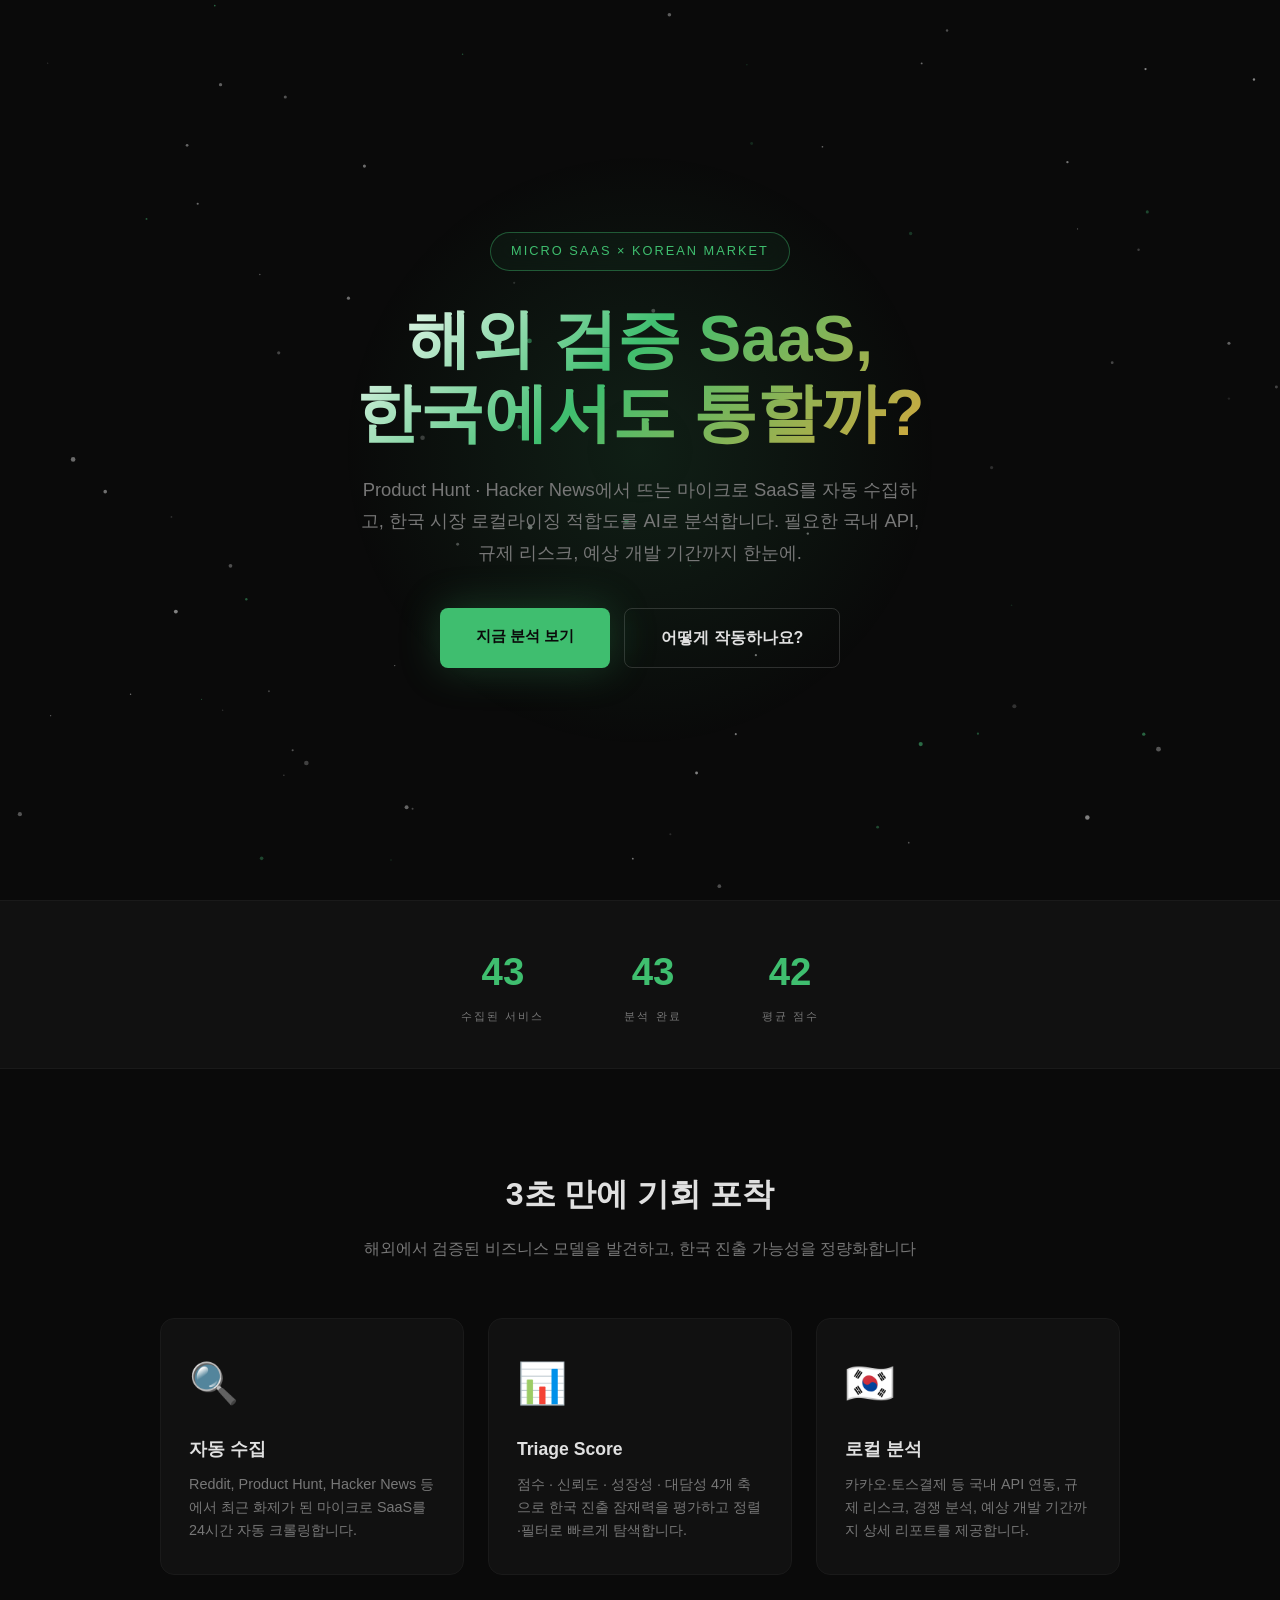
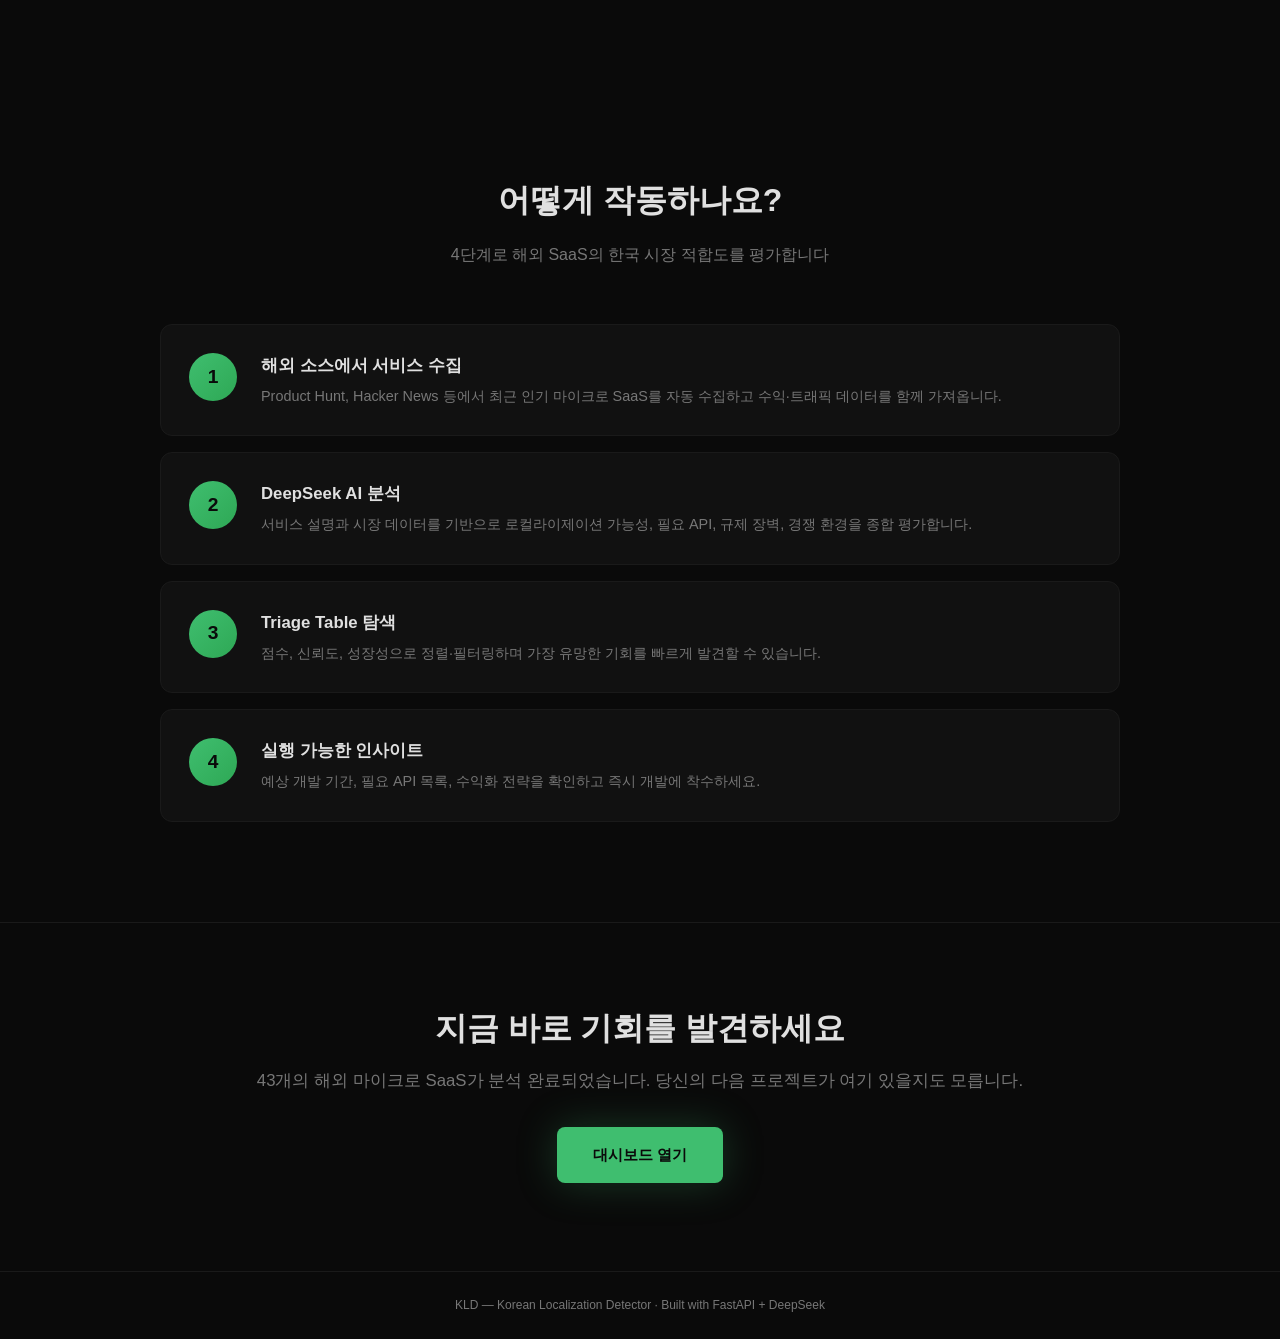
==== index.html @ e3434fc6 "v4: Fixed shimmer + Korean labels + white text + SaaS link badge" ====
<!DOCTYPE html>
<html lang="ko">
<head>
    <meta charset="UTF-8">
    <meta name="viewport" content="width=device-width, initial-scale=1.0">
    <title>KLD — Korean Localization Detector</title>
    <style>
        :root {
            --bg: #0a0a0a; --bg-card: #111; --green: #3FBE6F;
            --gold: #D4A83C; --blue: #3D84F0; --text: #e0e0e0;
            --text-dim: #777; --border: #1a1a1a;
        }
        * { margin:0; padding:0; box-sizing:border-box; }
        html { scroll-behavior:smooth; }
        body {
            background:var(--bg); color:var(--text);
            font-family:'Inter',-apple-system,'Segoe UI',sans-serif;
            line-height:1.6; overflow-x:hidden;
        }
        #particles {
            position:fixed; top:0; left:0; width:100%; height:100%;
            pointer-events:none; z-index:0;
        }
        .hero {
            min-height:100vh; display:flex; flex-direction:column;
            justify-content:center; align-items:center; text-align:center;
            padding:60px 20px; position:relative; z-index:1;
        }
        .hero-glow {
            position:absolute; width:600px; height:600px;
            background:radial-gradient(circle, rgba(63,190,111,0.12) 0%, transparent 70%);
            top:50%; left:50%; transform:translate(-50%,-50%); pointer-events:none;
        }
        .hero-badge {
            display:inline-block; padding:8px 20px;
            border:1px solid rgba(63,190,111,0.4); border-radius:30px;
            color:var(--green); font-size:0.8rem; letter-spacing:2px;
            margin-bottom:32px; backdrop-filter:blur(10px);
            background:rgba(63,190,111,0.05);
            animation:fadeInUp 0.8s ease;
        }
        .hero h1 {
            font-size:clamp(2.2rem, 6vw, 4rem); font-weight:800;
            line-height:1.15; max-width:800px; margin-bottom:24px;
            background:linear-gradient(135deg, #fff 0%, var(--green) 45%, var(--gold) 100%);
            -webkit-background-clip:text; -webkit-text-fill-color:transparent;
            background-clip:text;
            animation:fadeInUp 0.8s 0.15s ease both;
        }
        .hero p {
            font-size:1.15rem; color:var(--text-dim); max-width:560px;
            margin-bottom:40px; line-height:1.7;
            animation:fadeInUp 0.8s 0.3s ease both;
        }
        .hero-cta {
            display:inline-flex; gap:14px; animation:fadeInUp 0.8s 0.45s ease both;
        }
        .btn-primary {
            padding:16px 36px; background:var(--green); color:#0a0a0a;
            font-weight:700; font-size:0.95rem; border:none; border-radius:8px;
            cursor:pointer; text-decoration:none; transition:all 0.25s;
            box-shadow:0 0 40px rgba(63,190,111,0.25);
            position:relative; overflow:hidden; display:inline-block;
        }
        .btn-primary::after {
            content:''; position:absolute; top:0; left:-100%; width:100%; height:100%;
            background:linear-gradient(90deg, transparent, rgba(255,255,255,0.2), transparent);
            transition:left 0.6s ease;
        }
        .btn-primary:hover { transform:translateY(-3px); box-shadow:0 0 60px rgba(63,190,111,0.4); }
        .btn-primary:hover::after { left:100%; }
        .btn-secondary {
            padding:16px 36px; background:transparent; color:var(--text);
            border:1px solid rgba(255,255,255,0.15); border-radius:8px;
            font-weight:600; text-decoration:none; transition:all 0.25s;
            backdrop-filter:blur(10px);
        }
        .btn-secondary:hover { border-color:var(--green); color:var(--green); }
        @keyframes fadeInUp {
            from { opacity:0; transform:translateY(30px); }
            to { opacity:1; transform:translateY(0); }
        }
        .stats-strip {
            display:flex; justify-content:center; gap:80px;
            padding:40px 20px; border-top:1px solid var(--border);
            border-bottom:1px solid var(--border); background:var(--bg-card);
            position:relative; z-index:1;
        }
        .stat-block { text-align:center; }
        .stat-num { font-size:2.4rem; font-weight:800; color:var(--green); display:block; }
        .stat-label { font-size:0.7rem; color:var(--text-dim); text-transform:uppercase; letter-spacing:2px; margin-top:4px; }
        .section { padding:100px 20px; max-width:1000px; margin:0 auto; position:relative; z-index:1; }
        .section h2 { font-size:2rem; font-weight:700; text-align:center; margin-bottom:16px; }
        .section .subtitle { text-align:center; color:var(--text-dim); font-size:1rem; margin-bottom:56px; }
        .features-grid { display:grid; grid-template-columns:repeat(3, 1fr); gap:24px; }
        .feature-card {
            background:var(--bg-card); border:1px solid var(--border);
            border-radius:14px; padding:32px 28px; transition:all 0.3s;
            position:relative; overflow:hidden;
        }
        .feature-card::before {
            content:''; position:absolute; top:0; left:0; right:0; height:2px;
            background:linear-gradient(90deg, transparent, var(--green), transparent);
            opacity:0; transition:opacity 0.3s;
        }
        .feature-card:hover {
            border-color:rgba(63,190,111,0.3);
            transform:translateY(-4px);
            box-shadow:0 20px 40px rgba(0,0,0,0.4);
        }
        .feature-card:hover::before { opacity:1; }
        .feature-icon { font-size:2.5rem; margin-bottom:20px; display:block; }
        .feature-card h3 { font-size:1.1rem; margin-bottom:10px; font-weight:700; }
        .feature-card p { font-size:0.9rem; color:var(--text-dim); line-height:1.6; }
        .steps-list { display:flex; flex-direction:column; gap:16px; }
        .step-item {
            display:flex; gap:24px; align-items:flex-start;
            background:var(--bg-card); border:1px solid var(--border);
            border-radius:12px; padding:28px; transition:all 0.3s;
        }
        .step-item:hover { border-color:rgba(63,190,111,0.3); transform:translateX(4px); }
        .step-num {
            width:48px; height:48px; border-radius:50%;
            background:linear-gradient(135deg, var(--green), #2ea855);
            color:#0a0a0a; display:flex; align-items:center; justify-content:center;
            font-weight:800; font-size:1.2rem; flex-shrink:0;
        }
        .step-content h3 { font-size:1.05rem; margin-bottom:6px; }
        .step-content p { font-size:0.9rem; color:var(--text-dim); line-height:1.5; }
        .cta-section {
            text-align:center; padding:80px 20px;
            border-top:1px solid var(--border); position:relative; z-index:1;
        }
        .cta-section h2 { font-size:2rem; margin-bottom:14px; }
        .cta-section p { color:var(--text-dim); font-size:1.05rem; margin-bottom:32px; }
        footer {
            padding:24px; text-align:center; color:var(--text-dim);
            font-size:0.75rem; border-top:1px solid var(--border);
            position:relative; z-index:1;
        }
        .reveal {
            opacity:0; transform:translateY(30px);
            transition:all 0.7s cubic-bezier(0.16, 1, 0.3, 1);
        }
        .reveal.visible { opacity:1; transform:translateY(0); }
        @media (max-width:768px) {
            .features-grid { grid-template-columns:1fr; }
            .stats-strip { gap:40px; flex-wrap:wrap; }
            .hero-cta { flex-direction:column; align-items:center; }
        }
    </style>
</head>
<body>

<canvas id="particles"></canvas>

<section class="hero">
    <div class="hero-glow"></div>
    <span class="hero-badge">MICRO SAAS × KOREAN MARKET</span>
    <h1>해외 검증 SaaS,<br>한국에서도 통할까?</h1>
    <p>Product Hunt · Hacker News에서 뜨는 마이크로 SaaS를 자동 수집하고, 한국 시장 로컬라이징 적합도를 AI로 분석합니다. 필요한 국내 API, 규제 리스크, 예상 개발 기간까지 한눈에.</p>
    <div class="hero-cta">
        <a href="dashboard.html" class="btn-primary">지금 분석 보기</a>
        <a href="#how" class="btn-secondary">어떻게 작동하나요?</a>
    </div>
</section>

<div class="stats-strip">
    <div class="stat-block"><span class="stat-num" id="hero-total">43</span><span class="stat-label">수집된 서비스</span></div>
    <div class="stat-block"><span class="stat-num" id="hero-analyzed">43</span><span class="stat-label">분석 완료</span></div>
    <div class="stat-block"><span class="stat-num" id="hero-score">42</span><span class="stat-label">평균 점수</span></div>
</div>

<section class="section">
    <h2>3초 만에 기회 포착</h2>
    <p class="subtitle">해외에서 검증된 비즈니스 모델을 발견하고, 한국 진출 가능성을 정량화합니다</p>
    <div class="features-grid">
        <div class="feature-card reveal"><span class="feature-icon">🔍</span><h3>자동 수집</h3><p>Reddit, Product Hunt, Hacker News 등에서 최근 화제가 된 마이크로 SaaS를 24시간 자동 크롤링합니다.</p></div>
        <div class="feature-card reveal"><span class="feature-icon">📊</span><h3>Triage Score</h3><p>점수 · 신뢰도 · 성장성 · 대담성 4개 축으로 한국 진출 잠재력을 평가하고 정렬·필터로 빠르게 탐색합니다.</p></div>
        <div class="feature-card reveal"><span class="feature-icon">🇰🇷</span><h3>로컬 분석</h3><p>카카오·토스결제 등 국내 API 연동, 규제 리스크, 경쟁 분석, 예상 개발 기간까지 상세 리포트를 제공합니다.</p></div>
    </div>
</section>

<section class="section" id="how">
    <h2>어떻게 작동하나요?</h2>
    <p class="subtitle">4단계로 해외 SaaS의 한국 시장 적합도를 평가합니다</p>
    <div class="steps-list">
        <div class="step-item reveal"><div class="step-num">1</div><div class="step-content"><h3>해외 소스에서 서비스 수집</h3><p>Product Hunt, Hacker News 등에서 최근 인기 마이크로 SaaS를 자동 수집하고 수익·트래픽 데이터를 함께 가져옵니다.</p></div></div>
        <div class="step-item reveal"><div class="step-num">2</div><div class="step-content"><h3>DeepSeek AI 분석</h3><p>서비스 설명과 시장 데이터를 기반으로 로컬라이제이션 가능성, 필요 API, 규제 장벽, 경쟁 환경을 종합 평가합니다.</p></div></div>
        <div class="step-item reveal"><div class="step-num">3</div><div class="step-content"><h3>Triage Table 탐색</h3><p>점수, 신뢰도, 성장성으로 정렬·필터링하며 가장 유망한 기회를 빠르게 발견할 수 있습니다.</p></div></div>
        <div class="step-item reveal"><div class="step-num">4</div><div class="step-content"><h3>실행 가능한 인사이트</h3><p>예상 개발 기간, 필요 API 목록, 수익화 전략을 확인하고 즉시 개발에 착수하세요.</p></div></div>
    </div>
</section>

<div class="cta-section">
    <h2>지금 바로 기회를 발견하세요</h2>
    <p>43개의 해외 마이크로 SaaS가 분석 완료되었습니다. 당신의 다음 프로젝트가 여기 있을지도 모릅니다.</p>
    <a href="dashboard.html" class="btn-primary">대시보드 열기</a>
</div>

<footer>KLD — Korean Localization Detector · Built with FastAPI + DeepSeek</footer>

<script>
const canvas = document.getElementById('particles');
const ctx = canvas.getContext('2d');
let particles = [];
function resize() { canvas.width = window.innerWidth; canvas.height = window.innerHeight; }
resize(); window.addEventListener('resize', resize);
class Particle {
    constructor() { this.reset(); this.y = Math.random() * canvas.height; }
    reset() { this.x = Math.random() * canvas.width; this.y = -10; this.size = Math.random() * 2 + 0.5; this.speed = Math.random() * 0.6 + 0.2; this.opacity = Math.random() * 0.4 + 0.1; this.hue = Math.random() > 0.7 ? 145 : 0; }
    update() { this.y += this.speed; if (this.y > canvas.height + 10) this.reset(); }
    draw() { ctx.beginPath(); ctx.arc(this.x, this.y, this.size, 0, Math.PI*2); ctx.fillStyle = this.hue ? `hsla(${this.hue}, 70%, 60%, ${this.opacity})` : `rgba(255,255,255,${this.opacity})`; ctx.fill(); }
}
for (let i = 0; i < 80; i++) particles.push(new Particle());
function animate() { ctx.clearRect(0, 0, canvas.width, canvas.height); particles.forEach(p => { p.update(); p.draw(); }); requestAnimationFrame(animate); }
animate();
const reveals = document.querySelectorAll('.reveal');
const observer = new IntersectionObserver((entries) => { entries.forEach(e => { if (e.isIntersecting) e.target.classList.add('visible'); }); }, { threshold: 0.15 });
reveals.forEach(el => observer.observe(el));
fetch('https://api.kld.etfsimulator.blog/api/stats').then(r => r.json()).then(d => { document.getElementById('hero-total').textContent = d.total_services || 43; document.getElementById('hero-analyzed').textContent = d.total_analyzed || 43; document.getElementById('hero-score').textContent = Math.round(d.avg_localization_score) || 42; }).catch(() => {});
</script>

</body>
</html>
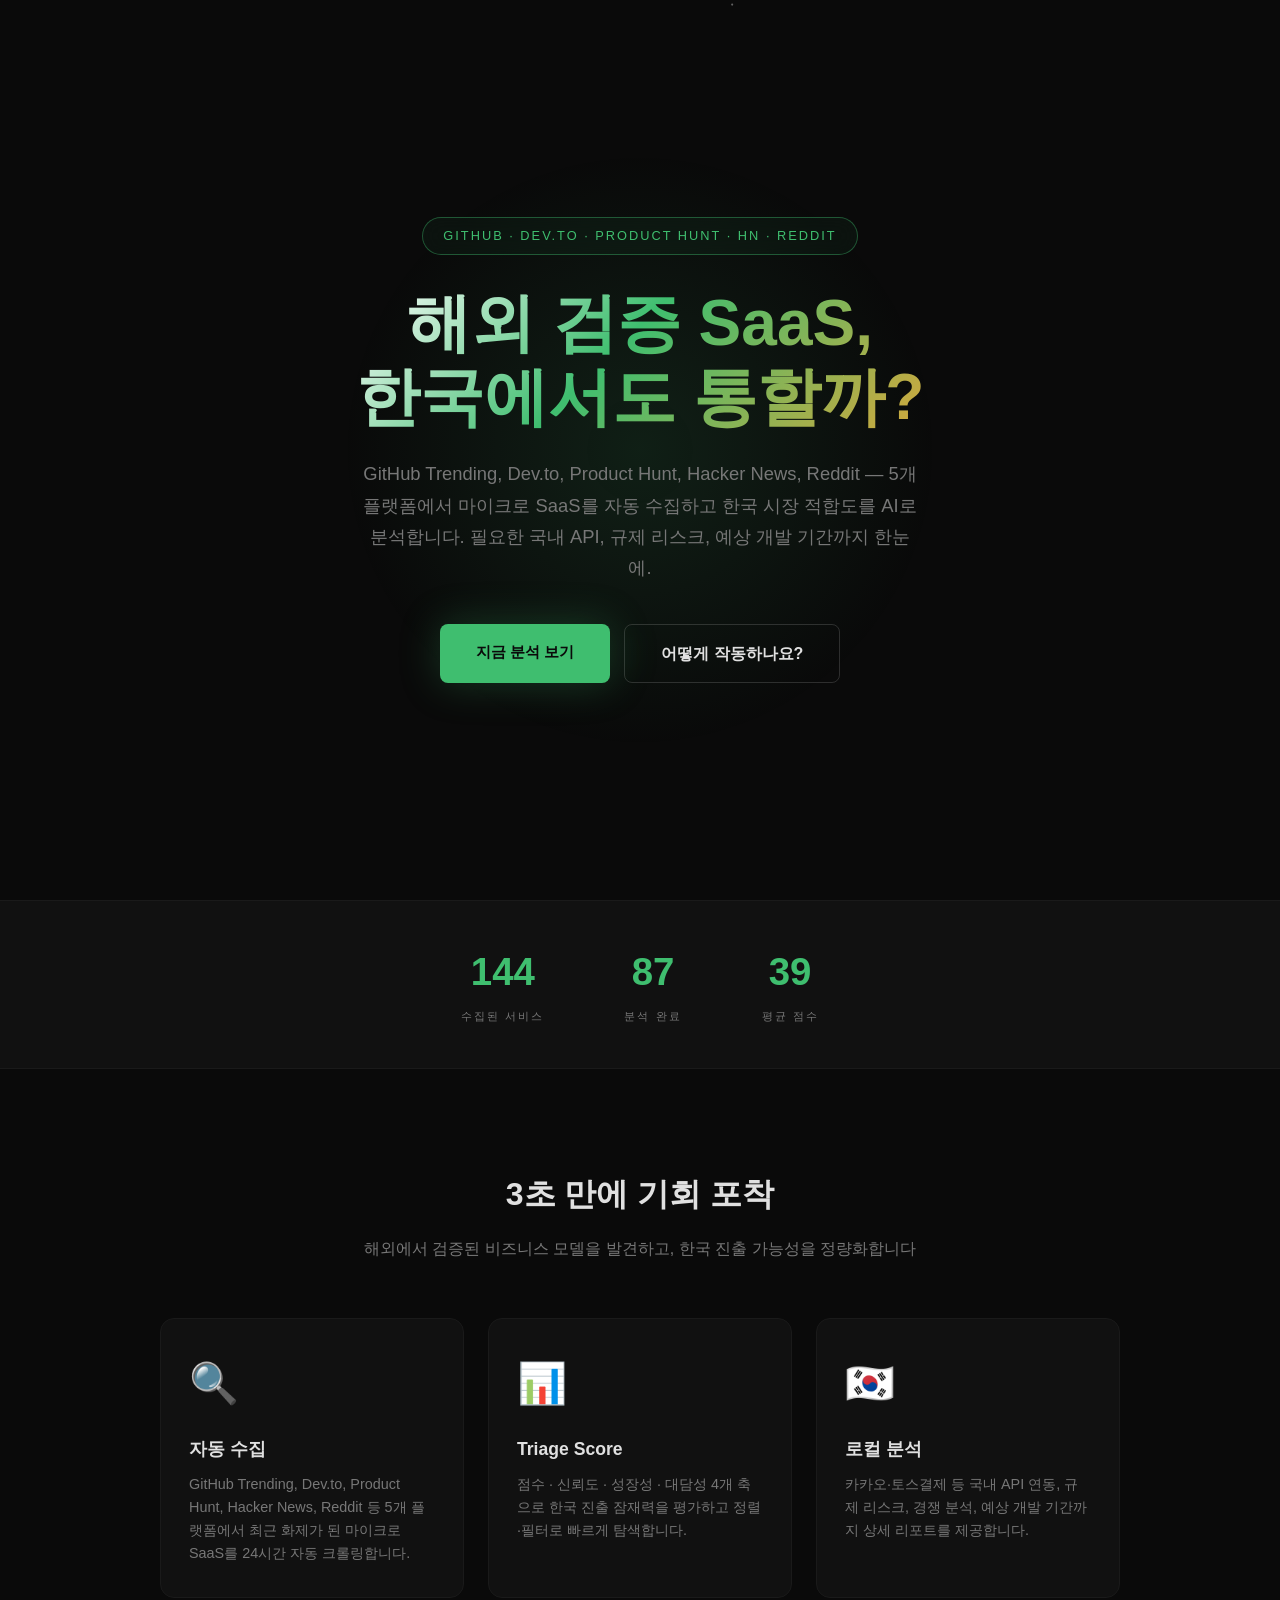
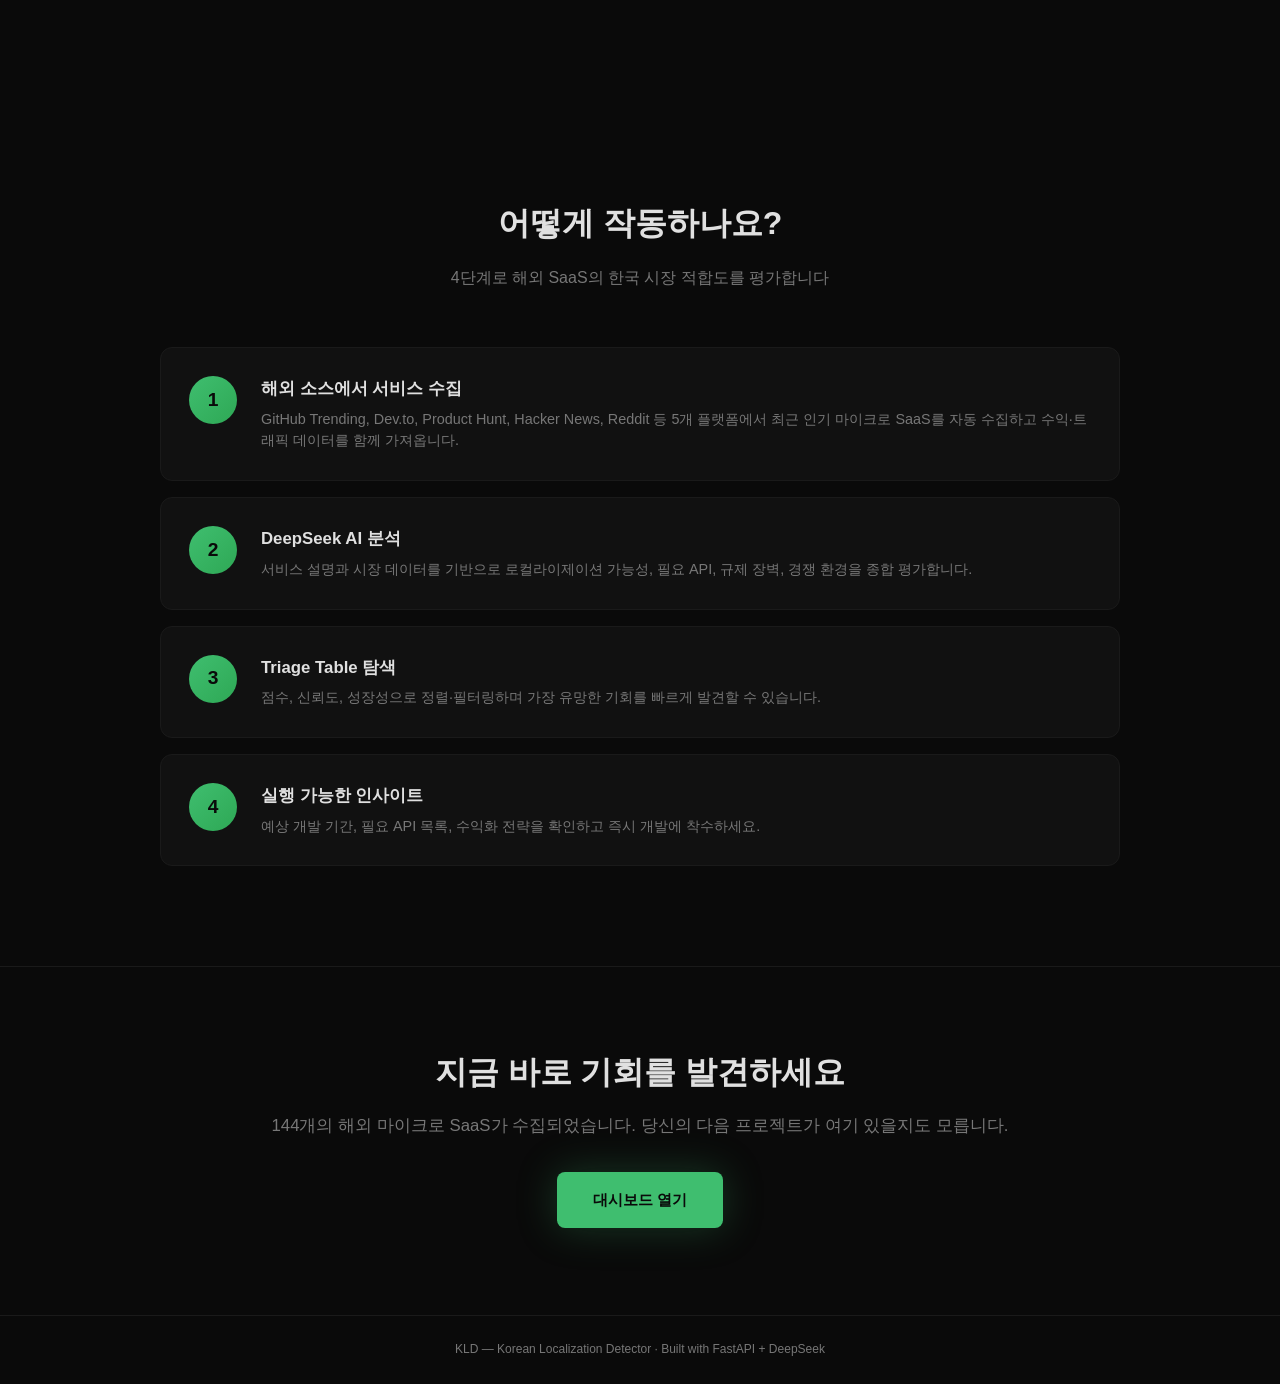
==== commit 26f92064: "Update landing page: 5 source platforms, 144 services" ====
--- a/index.html
+++ b/index.html
@@ -154,47 +154,52 @@
 
 <canvas id="particles"></canvas>
 
+<!-- Hero -->
 <section class="hero">
     <div class="hero-glow"></div>
-    <span class="hero-badge">MICRO SAAS × KOREAN MARKET</span>
+    <span class="hero-badge">GITHUB · DEV.TO · PRODUCT HUNT · HN · REDDIT</span>
     <h1>해외 검증 SaaS,<br>한국에서도 통할까?</h1>
-    <p>Product Hunt · Hacker News에서 뜨는 마이크로 SaaS를 자동 수집하고, 한국 시장 로컬라이징 적합도를 AI로 분석합니다. 필요한 국내 API, 규제 리스크, 예상 개발 기간까지 한눈에.</p>
+    <p>GitHub Trending, Dev.to, Product Hunt, Hacker News, Reddit — 5개 플랫폼에서 마이크로 SaaS를 자동 수집하고 한국 시장 적합도를 AI로 분석합니다. 필요한 국내 API, 규제 리스크, 예상 개발 기간까지 한눈에.</p>
     <div class="hero-cta">
         <a href="dashboard.html" class="btn-primary">지금 분석 보기</a>
         <a href="#how" class="btn-secondary">어떻게 작동하나요?</a>
     </div>
 </section>
 
+<!-- Stats -->
 <div class="stats-strip">
-    <div class="stat-block"><span class="stat-num" id="hero-total">43</span><span class="stat-label">수집된 서비스</span></div>
-    <div class="stat-block"><span class="stat-num" id="hero-analyzed">43</span><span class="stat-label">분석 완료</span></div>
-    <div class="stat-block"><span class="stat-num" id="hero-score">42</span><span class="stat-label">평균 점수</span></div>
+    <div class="stat-block"><span class="stat-num" id="hero-total">144</span><span class="stat-label">수집된 서비스</span></div>
+    <div class="stat-block"><span class="stat-num" id="hero-analyzed">87</span><span class="stat-label">분석 완료</span></div>
+    <div class="stat-block"><span class="stat-num" id="hero-score">39</span><span class="stat-label">평균 점수</span></div>
 </div>
 
+<!-- Features -->
 <section class="section">
     <h2>3초 만에 기회 포착</h2>
     <p class="subtitle">해외에서 검증된 비즈니스 모델을 발견하고, 한국 진출 가능성을 정량화합니다</p>
     <div class="features-grid">
-        <div class="feature-card reveal"><span class="feature-icon">🔍</span><h3>자동 수집</h3><p>Reddit, Product Hunt, Hacker News 등에서 최근 화제가 된 마이크로 SaaS를 24시간 자동 크롤링합니다.</p></div>
+        <div class="feature-card reveal"><span class="feature-icon">🔍</span><h3>자동 수집</h3><p>GitHub Trending, Dev.to, Product Hunt, Hacker News, Reddit 등 5개 플랫폼에서 최근 화제가 된 마이크로 SaaS를 24시간 자동 크롤링합니다.</p></div>
         <div class="feature-card reveal"><span class="feature-icon">📊</span><h3>Triage Score</h3><p>점수 · 신뢰도 · 성장성 · 대담성 4개 축으로 한국 진출 잠재력을 평가하고 정렬·필터로 빠르게 탐색합니다.</p></div>
         <div class="feature-card reveal"><span class="feature-icon">🇰🇷</span><h3>로컬 분석</h3><p>카카오·토스결제 등 국내 API 연동, 규제 리스크, 경쟁 분석, 예상 개발 기간까지 상세 리포트를 제공합니다.</p></div>
     </div>
 </section>
 
+<!-- Steps -->
 <section class="section" id="how">
     <h2>어떻게 작동하나요?</h2>
     <p class="subtitle">4단계로 해외 SaaS의 한국 시장 적합도를 평가합니다</p>
     <div class="steps-list">
-        <div class="step-item reveal"><div class="step-num">1</div><div class="step-content"><h3>해외 소스에서 서비스 수집</h3><p>Product Hunt, Hacker News 등에서 최근 인기 마이크로 SaaS를 자동 수집하고 수익·트래픽 데이터를 함께 가져옵니다.</p></div></div>
+        <div class="step-item reveal"><div class="step-num">1</div><div class="step-content"><h3>해외 소스에서 서비스 수집</h3><p>GitHub Trending, Dev.to, Product Hunt, Hacker News, Reddit 등 5개 플랫폼에서 최근 인기 마이크로 SaaS를 자동 수집하고 수익·트래픽 데이터를 함께 가져옵니다.</p></div></div>
         <div class="step-item reveal"><div class="step-num">2</div><div class="step-content"><h3>DeepSeek AI 분석</h3><p>서비스 설명과 시장 데이터를 기반으로 로컬라이제이션 가능성, 필요 API, 규제 장벽, 경쟁 환경을 종합 평가합니다.</p></div></div>
         <div class="step-item reveal"><div class="step-num">3</div><div class="step-content"><h3>Triage Table 탐색</h3><p>점수, 신뢰도, 성장성으로 정렬·필터링하며 가장 유망한 기회를 빠르게 발견할 수 있습니다.</p></div></div>
         <div class="step-item reveal"><div class="step-num">4</div><div class="step-content"><h3>실행 가능한 인사이트</h3><p>예상 개발 기간, 필요 API 목록, 수익화 전략을 확인하고 즉시 개발에 착수하세요.</p></div></div>
     </div>
 </section>
 
+<!-- CTA -->
 <div class="cta-section">
     <h2>지금 바로 기회를 발견하세요</h2>
-    <p>43개의 해외 마이크로 SaaS가 분석 완료되었습니다. 당신의 다음 프로젝트가 여기 있을지도 모릅니다.</p>
+    <p>144개의 해외 마이크로 SaaS가 수집되었습니다. 당신의 다음 프로젝트가 여기 있을지도 모릅니다.</p>
     <a href="dashboard.html" class="btn-primary">대시보드 열기</a>
 </div>
 
@@ -218,7 +223,7 @@
 const reveals = document.querySelectorAll('.reveal');
 const observer = new IntersectionObserver((entries) => { entries.forEach(e => { if (e.isIntersecting) e.target.classList.add('visible'); }); }, { threshold: 0.15 });
 reveals.forEach(el => observer.observe(el));
-fetch('https://api.kld.etfsimulator.blog/api/stats').then(r => r.json()).then(d => { document.getElementById('hero-total').textContent = d.total_services || 43; document.getElementById('hero-analyzed').textContent = d.total_analyzed || 43; document.getElementById('hero-score').textContent = Math.round(d.avg_localization_score) || 42; }).catch(() => {});
+fetch('https://api.kld.etfsimulator.blog/api/stats').then(r => r.json()).then(d => { document.getElementById('hero-total').textContent = d.total_services || 144; document.getElementById('hero-analyzed').textContent = d.total_analyzed || 87; document.getElementById('hero-score').textContent = Math.round(d.avg_localization_score) || 39; }).catch(() => {});
 </script>
 
 </body>
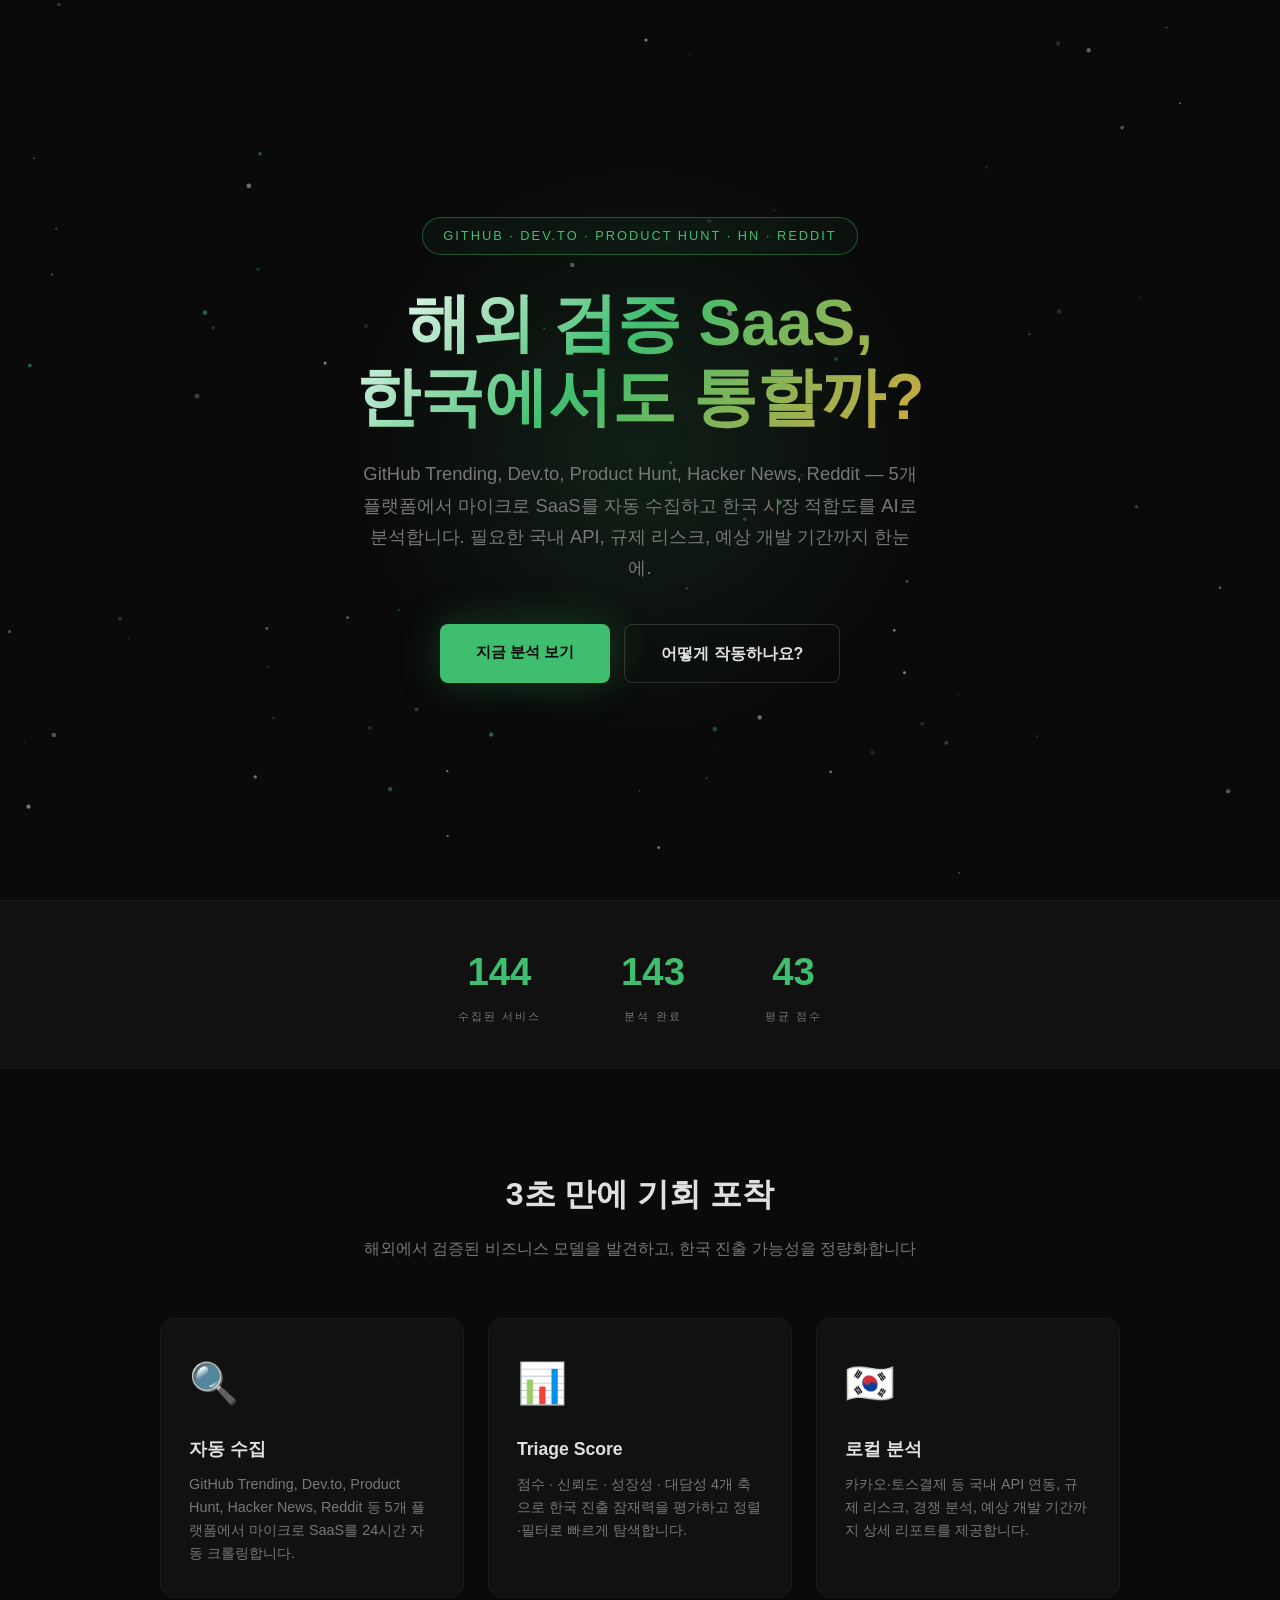
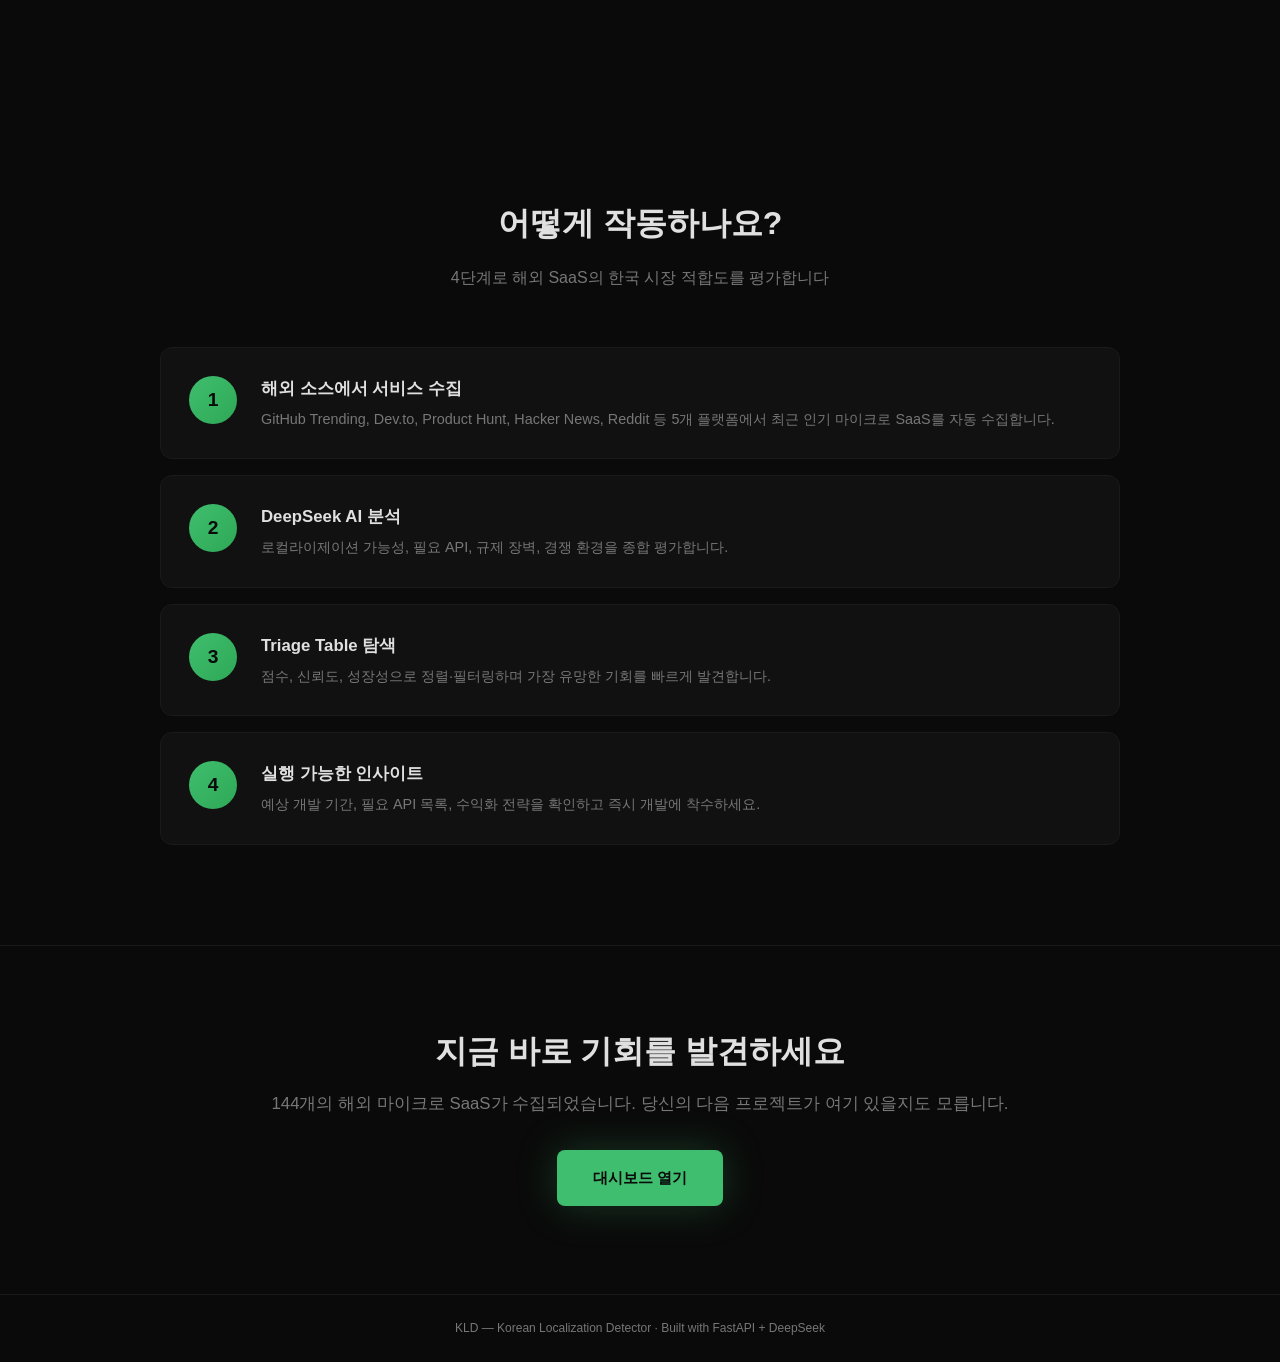
==== commit db71542f: "Migrate domain to kld.lat: CNAME + API URL update" ====
--- a/index.html
+++ b/index.html
@@ -4,227 +4,51 @@
     <meta charset="UTF-8">
     <meta name="viewport" content="width=device-width, initial-scale=1.0">
     <title>KLD — Korean Localization Detector</title>
-    <style>
-        :root {
-            --bg: #0a0a0a; --bg-card: #111; --green: #3FBE6F;
-            --gold: #D4A83C; --blue: #3D84F0; --text: #e0e0e0;
-            --text-dim: #777; --border: #1a1a1a;
-        }
-        * { margin:0; padding:0; box-sizing:border-box; }
-        html { scroll-behavior:smooth; }
-        body {
-            background:var(--bg); color:var(--text);
-            font-family:'Inter',-apple-system,'Segoe UI',sans-serif;
-            line-height:1.6; overflow-x:hidden;
-        }
-        #particles {
-            position:fixed; top:0; left:0; width:100%; height:100%;
-            pointer-events:none; z-index:0;
-        }
-        .hero {
-            min-height:100vh; display:flex; flex-direction:column;
-            justify-content:center; align-items:center; text-align:center;
-            padding:60px 20px; position:relative; z-index:1;
-        }
-        .hero-glow {
-            position:absolute; width:600px; height:600px;
-            background:radial-gradient(circle, rgba(63,190,111,0.12) 0%, transparent 70%);
-            top:50%; left:50%; transform:translate(-50%,-50%); pointer-events:none;
-        }
-        .hero-badge {
-            display:inline-block; padding:8px 20px;
-            border:1px solid rgba(63,190,111,0.4); border-radius:30px;
-            color:var(--green); font-size:0.8rem; letter-spacing:2px;
-            margin-bottom:32px; backdrop-filter:blur(10px);
-            background:rgba(63,190,111,0.05);
-            animation:fadeInUp 0.8s ease;
-        }
-        .hero h1 {
-            font-size:clamp(2.2rem, 6vw, 4rem); font-weight:800;
-            line-height:1.15; max-width:800px; margin-bottom:24px;
-            background:linear-gradient(135deg, #fff 0%, var(--green) 45%, var(--gold) 100%);
-            -webkit-background-clip:text; -webkit-text-fill-color:transparent;
-            background-clip:text;
-            animation:fadeInUp 0.8s 0.15s ease both;
-        }
-        .hero p {
-            font-size:1.15rem; color:var(--text-dim); max-width:560px;
-            margin-bottom:40px; line-height:1.7;
-            animation:fadeInUp 0.8s 0.3s ease both;
-        }
-        .hero-cta {
-            display:inline-flex; gap:14px; animation:fadeInUp 0.8s 0.45s ease both;
-        }
-        .btn-primary {
-            padding:16px 36px; background:var(--green); color:#0a0a0a;
-            font-weight:700; font-size:0.95rem; border:none; border-radius:8px;
-            cursor:pointer; text-decoration:none; transition:all 0.25s;
-            box-shadow:0 0 40px rgba(63,190,111,0.25);
-            position:relative; overflow:hidden; display:inline-block;
-        }
-        .btn-primary::after {
-            content:''; position:absolute; top:0; left:-100%; width:100%; height:100%;
-            background:linear-gradient(90deg, transparent, rgba(255,255,255,0.2), transparent);
-            transition:left 0.6s ease;
-        }
-        .btn-primary:hover { transform:translateY(-3px); box-shadow:0 0 60px rgba(63,190,111,0.4); }
-        .btn-primary:hover::after { left:100%; }
-        .btn-secondary {
-            padding:16px 36px; background:transparent; color:var(--text);
-            border:1px solid rgba(255,255,255,0.15); border-radius:8px;
-            font-weight:600; text-decoration:none; transition:all 0.25s;
-            backdrop-filter:blur(10px);
-        }
-        .btn-secondary:hover { border-color:var(--green); color:var(--green); }
-        @keyframes fadeInUp {
-            from { opacity:0; transform:translateY(30px); }
-            to { opacity:1; transform:translateY(0); }
-        }
-        .stats-strip {
-            display:flex; justify-content:center; gap:80px;
-            padding:40px 20px; border-top:1px solid var(--border);
-            border-bottom:1px solid var(--border); background:var(--bg-card);
-            position:relative; z-index:1;
-        }
-        .stat-block { text-align:center; }
-        .stat-num { font-size:2.4rem; font-weight:800; color:var(--green); display:block; }
-        .stat-label { font-size:0.7rem; color:var(--text-dim); text-transform:uppercase; letter-spacing:2px; margin-top:4px; }
-        .section { padding:100px 20px; max-width:1000px; margin:0 auto; position:relative; z-index:1; }
-        .section h2 { font-size:2rem; font-weight:700; text-align:center; margin-bottom:16px; }
-        .section .subtitle { text-align:center; color:var(--text-dim); font-size:1rem; margin-bottom:56px; }
-        .features-grid { display:grid; grid-template-columns:repeat(3, 1fr); gap:24px; }
-        .feature-card {
-            background:var(--bg-card); border:1px solid var(--border);
-            border-radius:14px; padding:32px 28px; transition:all 0.3s;
-            position:relative; overflow:hidden;
-        }
-        .feature-card::before {
-            content:''; position:absolute; top:0; left:0; right:0; height:2px;
-            background:linear-gradient(90deg, transparent, var(--green), transparent);
-            opacity:0; transition:opacity 0.3s;
-        }
-        .feature-card:hover {
-            border-color:rgba(63,190,111,0.3);
-            transform:translateY(-4px);
-            box-shadow:0 20px 40px rgba(0,0,0,0.4);
-        }
-        .feature-card:hover::before { opacity:1; }
-        .feature-icon { font-size:2.5rem; margin-bottom:20px; display:block; }
-        .feature-card h3 { font-size:1.1rem; margin-bottom:10px; font-weight:700; }
-        .feature-card p { font-size:0.9rem; color:var(--text-dim); line-height:1.6; }
-        .steps-list { display:flex; flex-direction:column; gap:16px; }
-        .step-item {
-            display:flex; gap:24px; align-items:flex-start;
-            background:var(--bg-card); border:1px solid var(--border);
-            border-radius:12px; padding:28px; transition:all 0.3s;
-        }
-        .step-item:hover { border-color:rgba(63,190,111,0.3); transform:translateX(4px); }
-        .step-num {
-            width:48px; height:48px; border-radius:50%;
-            background:linear-gradient(135deg, var(--green), #2ea855);
-            color:#0a0a0a; display:flex; align-items:center; justify-content:center;
-            font-weight:800; font-size:1.2rem; flex-shrink:0;
-        }
-        .step-content h3 { font-size:1.05rem; margin-bottom:6px; }
-        .step-content p { font-size:0.9rem; color:var(--text-dim); line-height:1.5; }
-        .cta-section {
-            text-align:center; padding:80px 20px;
-            border-top:1px solid var(--border); position:relative; z-index:1;
-        }
-        .cta-section h2 { font-size:2rem; margin-bottom:14px; }
-        .cta-section p { color:var(--text-dim); font-size:1.05rem; margin-bottom:32px; }
-        footer {
-            padding:24px; text-align:center; color:var(--text-dim);
-            font-size:0.75rem; border-top:1px solid var(--border);
-            position:relative; z-index:1;
-        }
-        .reveal {
-            opacity:0; transform:translateY(30px);
-            transition:all 0.7s cubic-bezier(0.16, 1, 0.3, 1);
-        }
-        .reveal.visible { opacity:1; transform:translateY(0); }
-        @media (max-width:768px) {
-            .features-grid { grid-template-columns:1fr; }
-            .stats-strip { gap:40px; flex-wrap:wrap; }
-            .hero-cta { flex-direction:column; align-items:center; }
-        }
-    </style>
+    <style>:root{--bg:#0a0a0a;--bg-card:#111;--green:#3FBE6F;--gold:#D4A83C;--blue:#3D84F0;--text:#e0e0e0;--text-dim:#777;--border:#1a1a1a}*{margin:0;padding:0;box-sizing:border-box}html{scroll-behavior:smooth}body{background:var(--bg);color:var(--text);font-family:'Inter',-apple-system,'Segoe UI',sans-serif;line-height:1.6;overflow-x:hidden}#particles{position:fixed;top:0;left:0;width:100%;height:100%;pointer-events:none;z-index:0}.hero{min-height:100vh;display:flex;flex-direction:column;justify-content:center;align-items:center;text-align:center;padding:60px 20px;position:relative;z-index:1}.hero-glow{position:absolute;width:600px;height:600px;background:radial-gradient(circle,rgba(63,190,111,0.12) 0%,transparent 70%);top:50%;left:50%;transform:translate(-50%,-50%);pointer-events:none}.hero-badge{display:inline-block;padding:8px 20px;border:1px solid rgba(63,190,111,0.4);border-radius:30px;color:var(--green);font-size:0.8rem;letter-spacing:2px;margin-bottom:32px;backdrop-filter:blur(10px);background:rgba(63,190,111,0.05);animation:fadeInUp 0.8s ease}.hero h1{font-size:clamp(2.2rem,6vw,4rem);font-weight:800;line-height:1.15;max-width:800px;margin-bottom:24px;background:linear-gradient(135deg,#fff 0%,var(--green) 45%,var(--gold) 100%);-webkit-background-clip:text;-webkit-text-fill-color:transparent;background-clip:text;animation:fadeInUp 0.8s 0.15s ease both}.hero p{font-size:1.15rem;color:var(--text-dim);max-width:560px;margin-bottom:40px;line-height:1.7;animation:fadeInUp 0.8s 0.3s ease both}.hero-cta{display:inline-flex;gap:14px;animation:fadeInUp 0.8s 0.45s ease both}.btn-primary{padding:16px 36px;background:var(--green);color:#0a0a0a;font-weight:700;font-size:0.95rem;border:none;border-radius:8px;cursor:pointer;text-decoration:none;transition:all 0.25s;box-shadow:0 0 40px rgba(63,190,111,0.25);position:relative;overflow:hidden;display:inline-block}.btn-primary::after{content:'';position:absolute;top:0;left:-100%;width:100%;height:100%;background:linear-gradient(90deg,transparent,rgba(255,255,255,0.2),transparent);transition:left 0.6s ease}.btn-primary:hover{transform:translateY(-3px);box-shadow:0 0 60px rgba(63,190,111,0.4)}.btn-primary:hover::after{left:100%}.btn-secondary{padding:16px 36px;background:transparent;color:var(--text);border:1px solid rgba(255,255,255,0.15);border-radius:8px;font-weight:600;text-decoration:none;transition:all 0.25s;backdrop-filter:blur(10px)}.btn-secondary:hover{border-color:var(--green);color:var(--green)}@keyframes fadeInUp{from{opacity:0;transform:translateY(30px)}to{opacity:1;transform:translateY(0)}}.stats-strip{display:flex;justify-content:center;gap:80px;padding:40px 20px;border-top:1px solid var(--border);border-bottom:1px solid var(--border);background:var(--bg-card);position:relative;z-index:1}.stat-block{text-align:center}.stat-num{font-size:2.4rem;font-weight:800;color:var(--green);display:block}.stat-label{font-size:0.7rem;color:var(--text-dim);text-transform:uppercase;letter-spacing:2px;margin-top:4px}.section{padding:100px 20px;max-width:1000px;margin:0 auto;position:relative;z-index:1}.section h2{font-size:2rem;font-weight:700;text-align:center;margin-bottom:16px}.section .subtitle{text-align:center;color:var(--text-dim);font-size:1rem;margin-bottom:56px}.features-grid{display:grid;grid-template-columns:repeat(3,1fr);gap:24px}.feature-card{background:var(--bg-card);border:1px solid var(--border);border-radius:14px;padding:32px 28px;transition:all 0.3s;position:relative;overflow:hidden}.feature-card::before{content:'';position:absolute;top:0;left:0;right:0;height:2px;background:linear-gradient(90deg,transparent,var(--green),transparent);opacity:0;transition:opacity 0.3s}.feature-card:hover{border-color:rgba(63,190,111,0.3);transform:translateY(-4px);box-shadow:0 20px 40px rgba(0,0,0,0.4)}.feature-card:hover::before{opacity:1}.feature-icon{font-size:2.5rem;margin-bottom:20px;display:block}.feature-card h3{font-size:1.1rem;margin-bottom:10px;font-weight:700}.feature-card p{font-size:0.9rem;color:var(--text-dim);line-height:1.6}.steps-list{display:flex;flex-direction:column;gap:16px}.step-item{display:flex;gap:24px;align-items:flex-start;background:var(--bg-card);border:1px solid var(--border);border-radius:12px;padding:28px;transition:all 0.3s}.step-item:hover{border-color:rgba(63,190,111,0.3);transform:translateX(4px)}.step-num{width:48px;height:48px;border-radius:50%;background:linear-gradient(135deg,var(--green),#2ea855);color:#0a0a0a;display:flex;align-items:center;justify-content:center;font-weight:800;font-size:1.2rem;flex-shrink:0}.step-content h3{font-size:1.05rem;margin-bottom:6px}.step-content p{font-size:0.9rem;color:var(--text-dim);line-height:1.5}.cta-section{text-align:center;padding:80px 20px;border-top:1px solid var(--border);position:relative;z-index:1}.cta-section h2{font-size:2rem;margin-bottom:14px}.cta-section p{color:var(--text-dim);font-size:1.05rem;margin-bottom:32px}footer{padding:24px;text-align:center;color:var(--text-dim);font-size:0.75rem;border-top:1px solid var(--border);position:relative;z-index:1}.reveal{opacity:0;transform:translateY(30px);transition:all 0.7s cubic-bezier(0.16,1,0.3,1)}.reveal.visible{opacity:1;transform:translateY(0)}@media(max-width:768px){.features-grid{grid-template-columns:1fr}.stats-strip{gap:40px;flex-wrap:wrap}.hero-cta{flex-direction:column;align-items:center}}</style>
 </head>
 <body>
-
 <canvas id="particles"></canvas>
-
-<!-- Hero -->
 <section class="hero">
     <div class="hero-glow"></div>
     <span class="hero-badge">GITHUB · DEV.TO · PRODUCT HUNT · HN · REDDIT</span>
     <h1>해외 검증 SaaS,<br>한국에서도 통할까?</h1>
     <p>GitHub Trending, Dev.to, Product Hunt, Hacker News, Reddit — 5개 플랫폼에서 마이크로 SaaS를 자동 수집하고 한국 시장 적합도를 AI로 분석합니다. 필요한 국내 API, 규제 리스크, 예상 개발 기간까지 한눈에.</p>
-    <div class="hero-cta">
-        <a href="dashboard.html" class="btn-primary">지금 분석 보기</a>
-        <a href="#how" class="btn-secondary">어떻게 작동하나요?</a>
-    </div>
+    <div class="hero-cta"><a href="dashboard.html" class="btn-primary">지금 분석 보기</a><a href="#how" class="btn-secondary">어떻게 작동하나요?</a></div>
 </section>
-
-<!-- Stats -->
 <div class="stats-strip">
     <div class="stat-block"><span class="stat-num" id="hero-total">144</span><span class="stat-label">수집된 서비스</span></div>
-    <div class="stat-block"><span class="stat-num" id="hero-analyzed">87</span><span class="stat-label">분석 완료</span></div>
-    <div class="stat-block"><span class="stat-num" id="hero-score">39</span><span class="stat-label">평균 점수</span></div>
+    <div class="stat-block"><span class="stat-num" id="hero-analyzed">143</span><span class="stat-label">분석 완료</span></div>
+    <div class="stat-block"><span class="stat-num" id="hero-score">43</span><span class="stat-label">평균 점수</span></div>
 </div>
-
-<!-- Features -->
 <section class="section">
     <h2>3초 만에 기회 포착</h2>
     <p class="subtitle">해외에서 검증된 비즈니스 모델을 발견하고, 한국 진출 가능성을 정량화합니다</p>
     <div class="features-grid">
-        <div class="feature-card reveal"><span class="feature-icon">🔍</span><h3>자동 수집</h3><p>GitHub Trending, Dev.to, Product Hunt, Hacker News, Reddit 등 5개 플랫폼에서 최근 화제가 된 마이크로 SaaS를 24시간 자동 크롤링합니다.</p></div>
+        <div class="feature-card reveal"><span class="feature-icon">🔍</span><h3>자동 수집</h3><p>GitHub Trending, Dev.to, Product Hunt, Hacker News, Reddit 등 5개 플랫폼에서 마이크로 SaaS를 24시간 자동 크롤링합니다.</p></div>
         <div class="feature-card reveal"><span class="feature-icon">📊</span><h3>Triage Score</h3><p>점수 · 신뢰도 · 성장성 · 대담성 4개 축으로 한국 진출 잠재력을 평가하고 정렬·필터로 빠르게 탐색합니다.</p></div>
         <div class="feature-card reveal"><span class="feature-icon">🇰🇷</span><h3>로컬 분석</h3><p>카카오·토스결제 등 국내 API 연동, 규제 리스크, 경쟁 분석, 예상 개발 기간까지 상세 리포트를 제공합니다.</p></div>
     </div>
 </section>
-
-<!-- Steps -->
 <section class="section" id="how">
     <h2>어떻게 작동하나요?</h2>
     <p class="subtitle">4단계로 해외 SaaS의 한국 시장 적합도를 평가합니다</p>
     <div class="steps-list">
-        <div class="step-item reveal"><div class="step-num">1</div><div class="step-content"><h3>해외 소스에서 서비스 수집</h3><p>GitHub Trending, Dev.to, Product Hunt, Hacker News, Reddit 등 5개 플랫폼에서 최근 인기 마이크로 SaaS를 자동 수집하고 수익·트래픽 데이터를 함께 가져옵니다.</p></div></div>
-        <div class="step-item reveal"><div class="step-num">2</div><div class="step-content"><h3>DeepSeek AI 분석</h3><p>서비스 설명과 시장 데이터를 기반으로 로컬라이제이션 가능성, 필요 API, 규제 장벽, 경쟁 환경을 종합 평가합니다.</p></div></div>
-        <div class="step-item reveal"><div class="step-num">3</div><div class="step-content"><h3>Triage Table 탐색</h3><p>점수, 신뢰도, 성장성으로 정렬·필터링하며 가장 유망한 기회를 빠르게 발견할 수 있습니다.</p></div></div>
+        <div class="step-item reveal"><div class="step-num">1</div><div class="step-content"><h3>해외 소스에서 서비스 수집</h3><p>GitHub Trending, Dev.to, Product Hunt, Hacker News, Reddit 등 5개 플랫폼에서 최근 인기 마이크로 SaaS를 자동 수집합니다.</p></div></div>
+        <div class="step-item reveal"><div class="step-num">2</div><div class="step-content"><h3>DeepSeek AI 분석</h3><p>로컬라이제이션 가능성, 필요 API, 규제 장벽, 경쟁 환경을 종합 평가합니다.</p></div></div>
+        <div class="step-item reveal"><div class="step-num">3</div><div class="step-content"><h3>Triage Table 탐색</h3><p>점수, 신뢰도, 성장성으로 정렬·필터링하며 가장 유망한 기회를 빠르게 발견합니다.</p></div></div>
         <div class="step-item reveal"><div class="step-num">4</div><div class="step-content"><h3>실행 가능한 인사이트</h3><p>예상 개발 기간, 필요 API 목록, 수익화 전략을 확인하고 즉시 개발에 착수하세요.</p></div></div>
     </div>
 </section>
-
-<!-- CTA -->
 <div class="cta-section">
     <h2>지금 바로 기회를 발견하세요</h2>
     <p>144개의 해외 마이크로 SaaS가 수집되었습니다. 당신의 다음 프로젝트가 여기 있을지도 모릅니다.</p>
     <a href="dashboard.html" class="btn-primary">대시보드 열기</a>
 </div>
-
 <footer>KLD — Korean Localization Detector · Built with FastAPI + DeepSeek</footer>
-
 <script>
-const canvas = document.getElementById('particles');
-const ctx = canvas.getContext('2d');
-let particles = [];
-function resize() { canvas.width = window.innerWidth; canvas.height = window.innerHeight; }
-resize(); window.addEventListener('resize', resize);
-class Particle {
-    constructor() { this.reset(); this.y = Math.random() * canvas.height; }
-    reset() { this.x = Math.random() * canvas.width; this.y = -10; this.size = Math.random() * 2 + 0.5; this.speed = Math.random() * 0.6 + 0.2; this.opacity = Math.random() * 0.4 + 0.1; this.hue = Math.random() > 0.7 ? 145 : 0; }
-    update() { this.y += this.speed; if (this.y > canvas.height + 10) this.reset(); }
-    draw() { ctx.beginPath(); ctx.arc(this.x, this.y, this.size, 0, Math.PI*2); ctx.fillStyle = this.hue ? `hsla(${this.hue}, 70%, 60%, ${this.opacity})` : `rgba(255,255,255,${this.opacity})`; ctx.fill(); }
-}
-for (let i = 0; i < 80; i++) particles.push(new Particle());
-function animate() { ctx.clearRect(0, 0, canvas.width, canvas.height); particles.forEach(p => { p.update(); p.draw(); }); requestAnimationFrame(animate); }
-animate();
-const reveals = document.querySelectorAll('.reveal');
-const observer = new IntersectionObserver((entries) => { entries.forEach(e => { if (e.isIntersecting) e.target.classList.add('visible'); }); }, { threshold: 0.15 });
-reveals.forEach(el => observer.observe(el));
-fetch('https://api.kld.etfsimulator.blog/api/stats').then(r => r.json()).then(d => { document.getElementById('hero-total').textContent = d.total_services || 144; document.getElementById('hero-analyzed').textContent = d.total_analyzed || 87; document.getElementById('hero-score').textContent = Math.round(d.avg_localization_score) || 39; }).catch(() => {});
+const canvas=document.getElementById('particles'),ctx=canvas.getContext('2d');let particles=[];function resize(){canvas.width=window.innerWidth;canvas.height=window.innerHeight}resize();window.addEventListener('resize',resize);class Particle{constructor(){this.reset();this.y=Math.random()*canvas.height}reset(){this.x=Math.random()*canvas.width;this.y=-10;this.size=Math.random()*2+0.5;this.speed=Math.random()*0.6+0.2;this.opacity=Math.random()*0.4+0.1;this.hue=Math.random()>0.7?145:0}update(){this.y+=this.speed;if(this.y>canvas.height+10)this.reset()}draw(){ctx.beginPath();ctx.arc(this.x,this.y,this.size,0,Math.PI*2);ctx.fillStyle=this.hue?`hsla(${this.hue},70%,60%,${this.opacity})`:`rgba(255,255,255,${this.opacity})`;ctx.fill()}}for(let i=0;i<80;i++)particles.push(new Particle());function animate(){ctx.clearRect(0,0,canvas.width,canvas.height);particles.forEach(p=>{p.update();p.draw()});requestAnimationFrame(animate)}animate();
+const reveals=document.querySelectorAll('.reveal');new IntersectionObserver((entries)=>{entries.forEach(e=>{if(e.isIntersecting)e.target.classList.add('visible')})},{threshold:0.15}).observe.bind(null);reveals.forEach(el=>{new IntersectionObserver((entries)=>{entries.forEach(e=>{if(e.isIntersecting)e.target.classList.add('visible')})},{threshold:0.15}).observe(el)});
+fetch('https://api.kld.lat/api/stats').then(r=>r.json()).then(d=>{document.getElementById('hero-total').textContent=d.total_services||144;document.getElementById('hero-analyzed').textContent=d.total_analyzed||143;document.getElementById('hero-score').textContent=Math.round(d.avg_localization_score)||43}).catch(()=>{});
 </script>
-
 </body>
 </html>
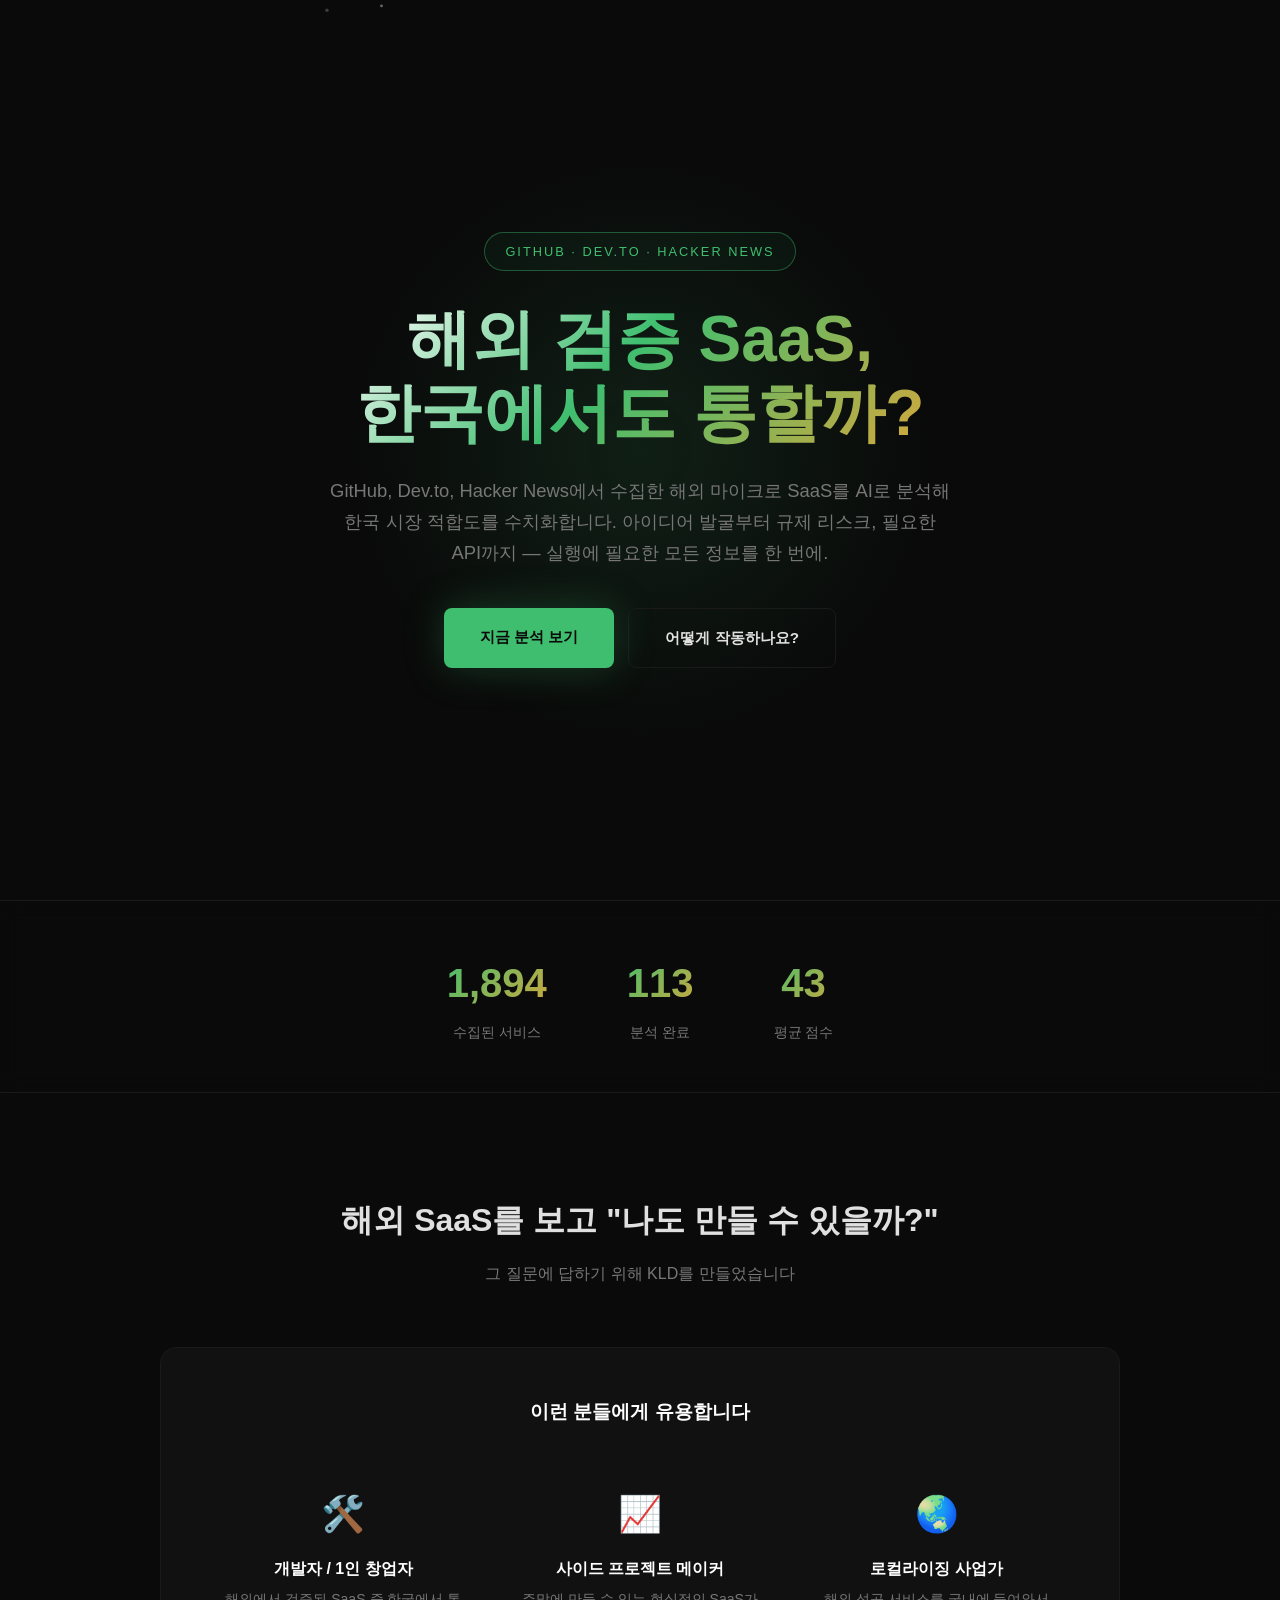
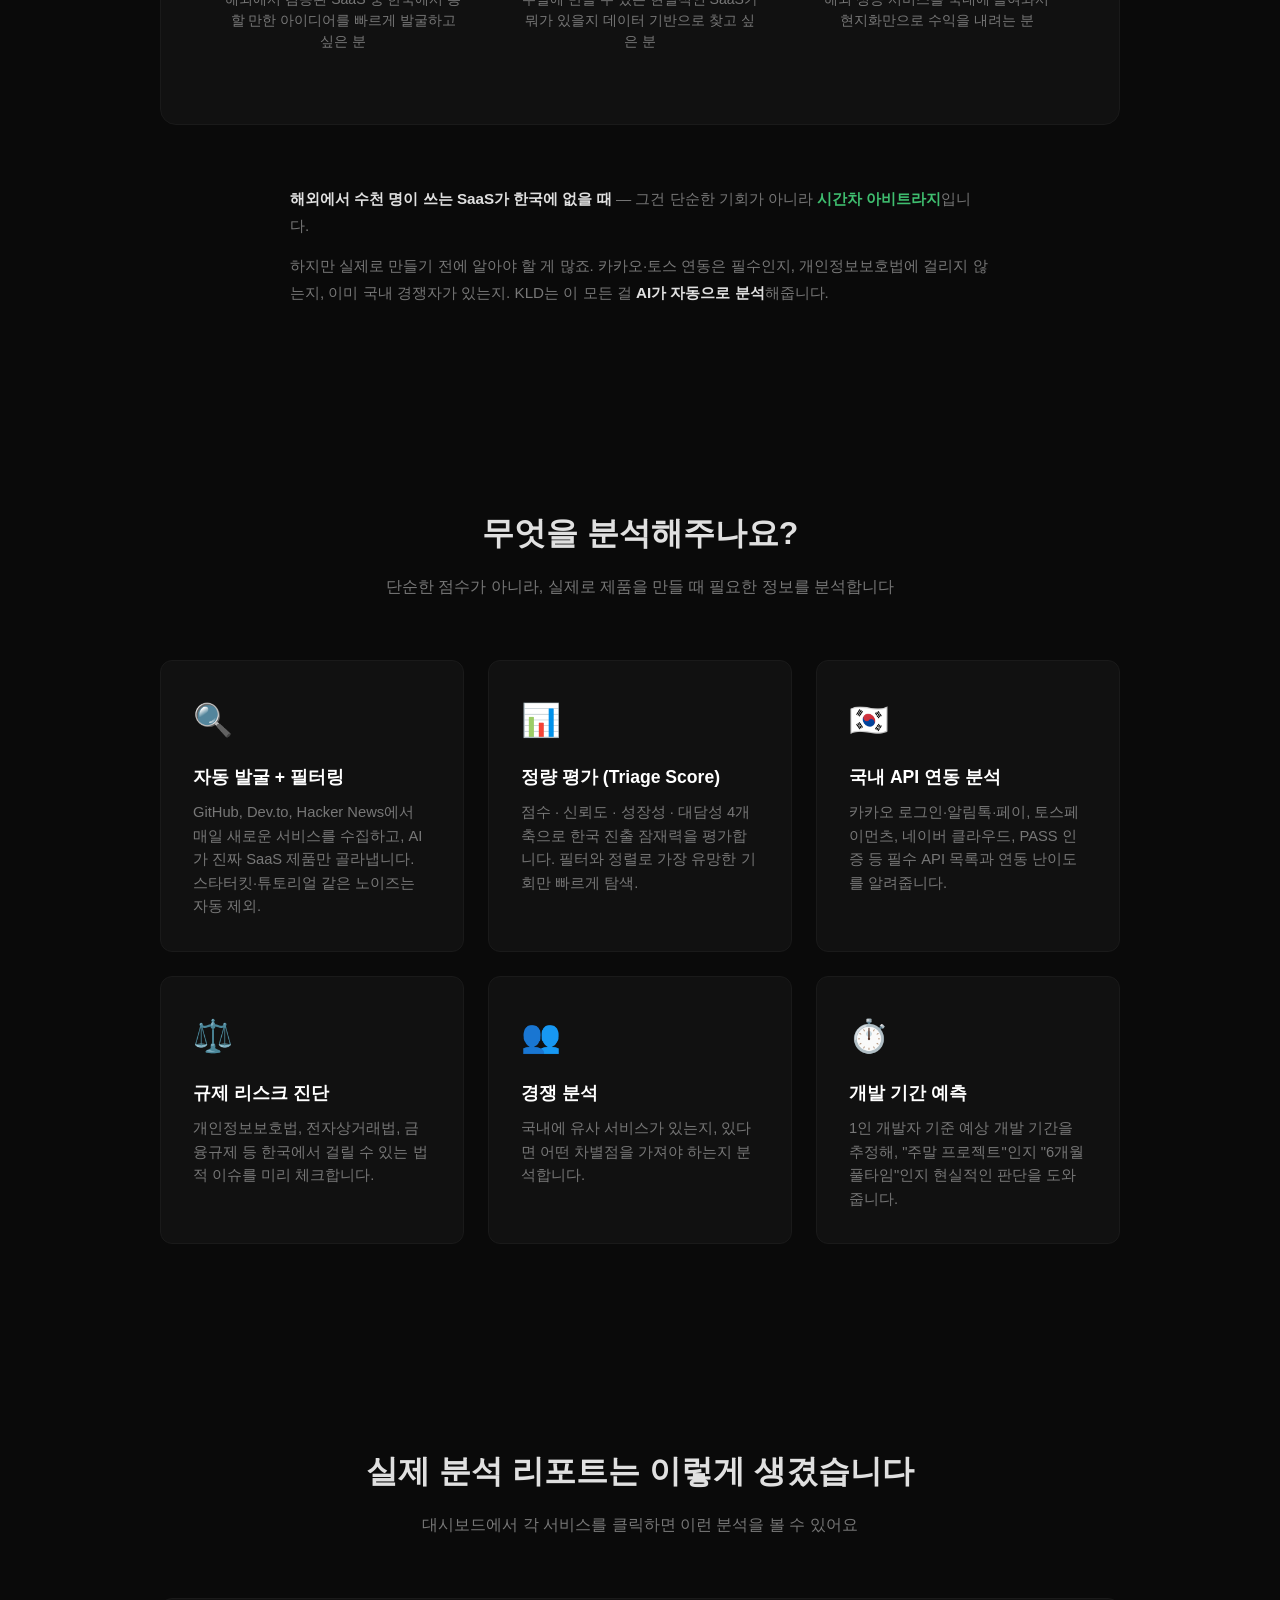
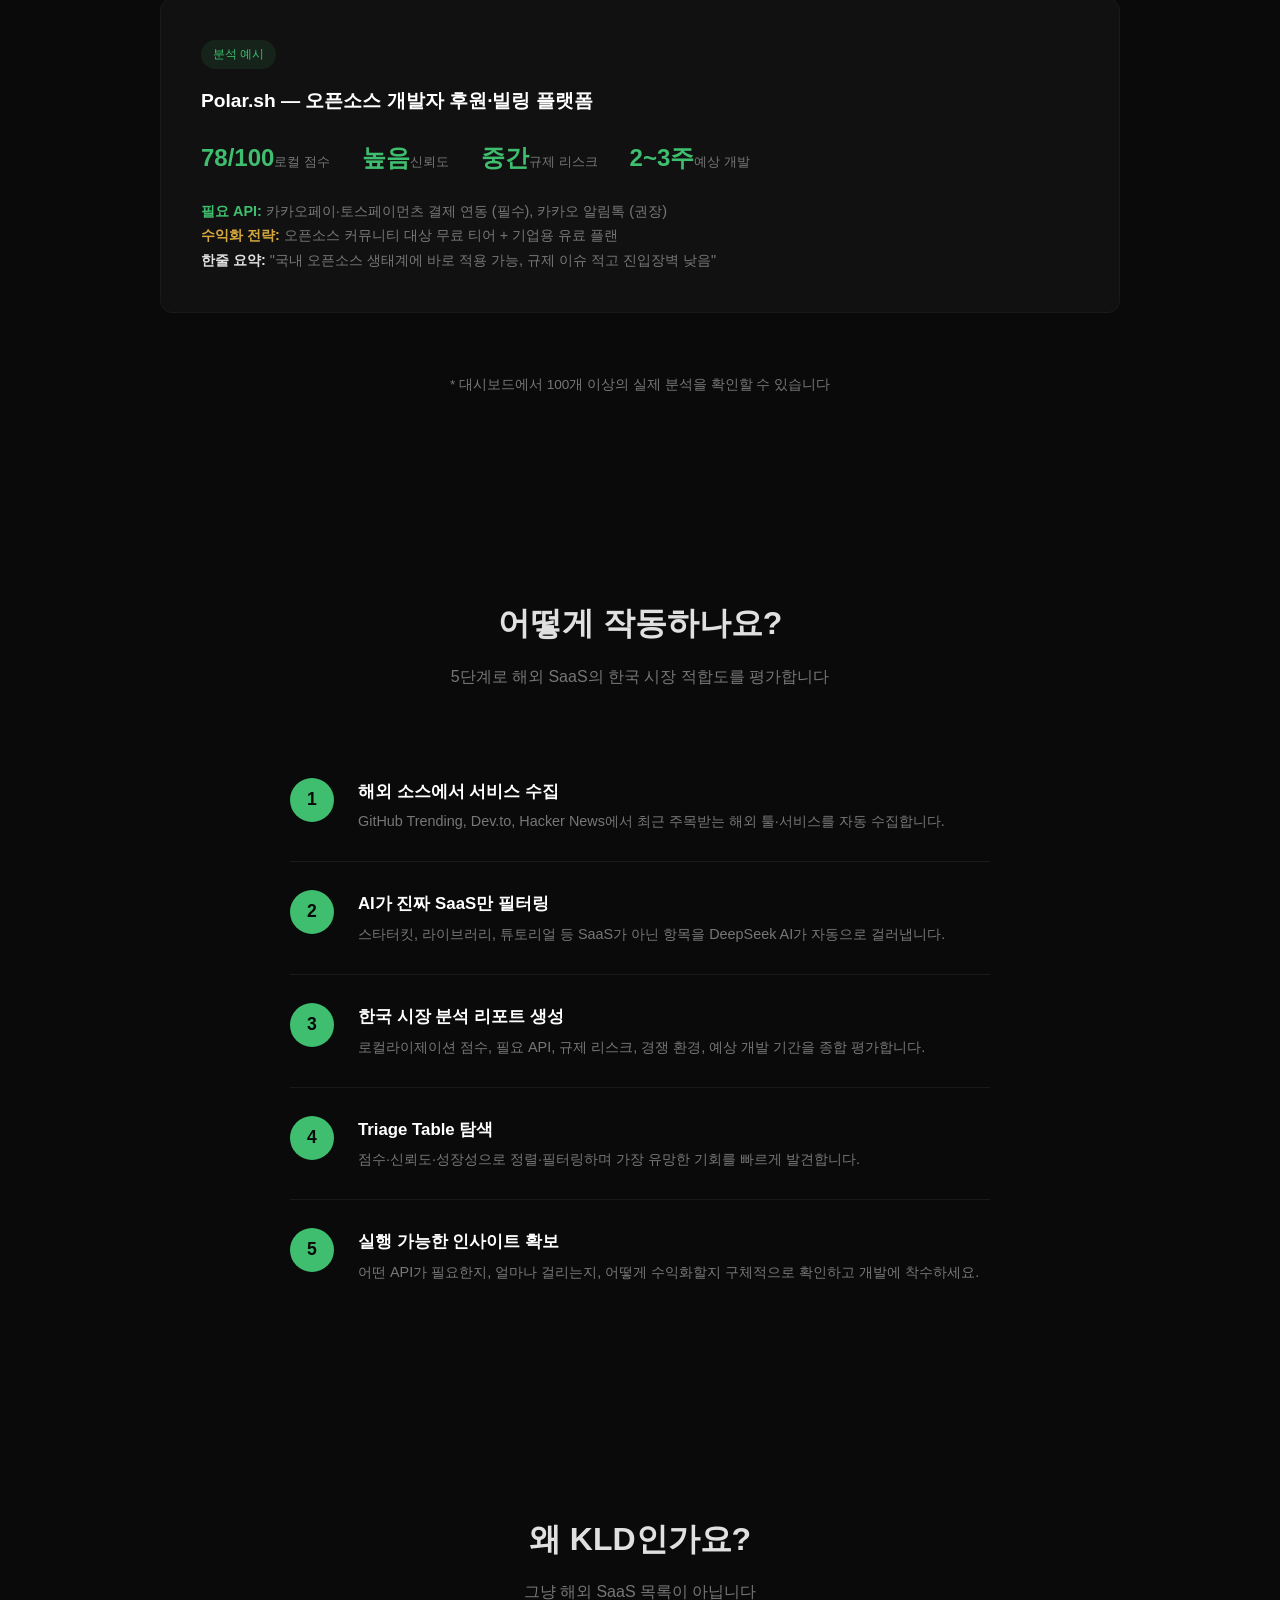
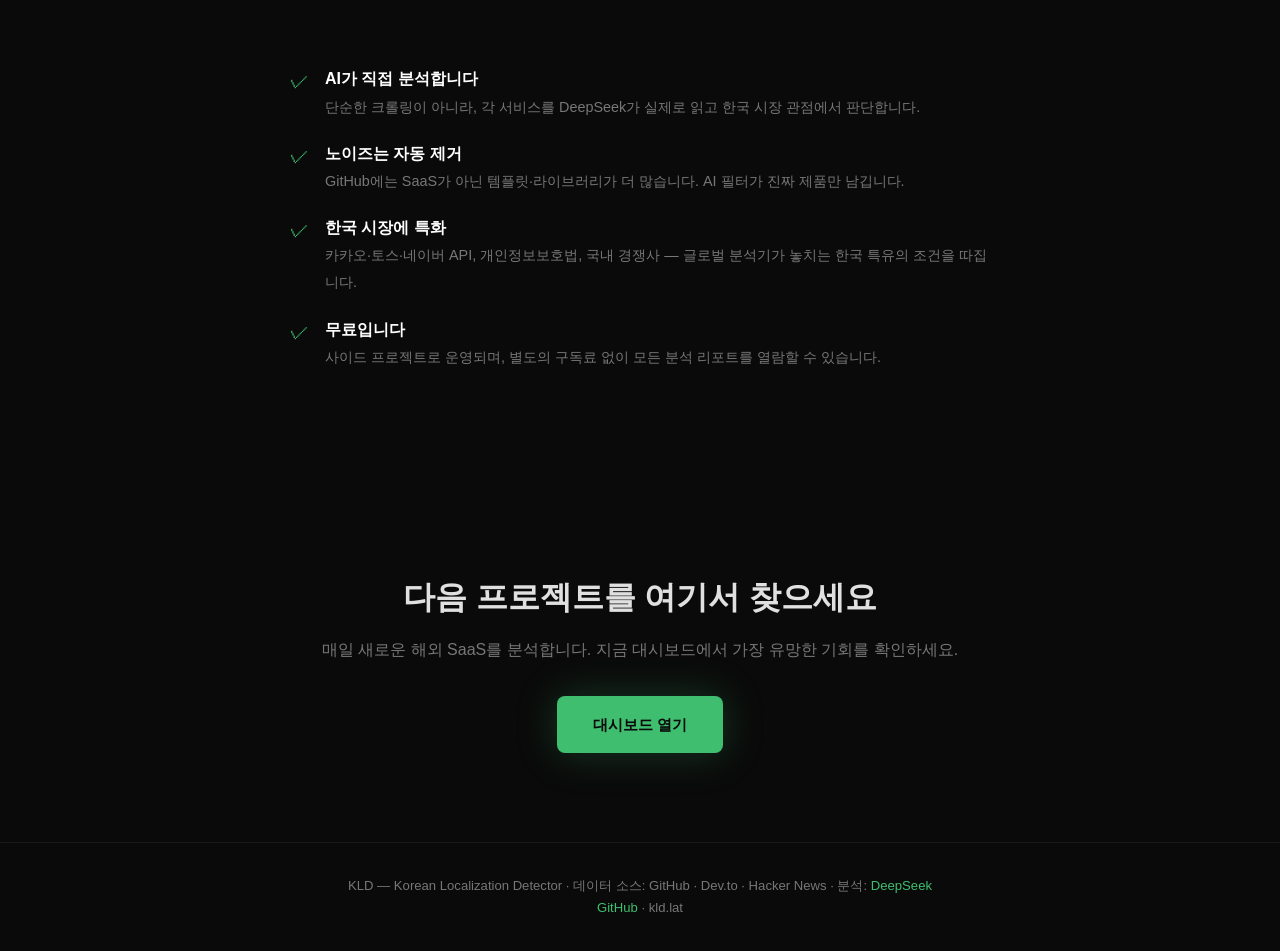
==== commit c258dd57: "랜딩페이지 개편: 상세 소개, SaaS 필터 설명, 실제 분석 예시 추가" ====
--- a/index.html
+++ b/index.html
@@ -3,52 +3,277 @@
 <head>
     <meta charset="UTF-8">
     <meta name="viewport" content="width=device-width, initial-scale=1.0">
-    <title>KLD — Korean Localization Detector</title>
-    <style>:root{--bg:#0a0a0a;--bg-card:#111;--green:#3FBE6F;--gold:#D4A83C;--blue:#3D84F0;--text:#e0e0e0;--text-dim:#777;--border:#1a1a1a}*{margin:0;padding:0;box-sizing:border-box}html{scroll-behavior:smooth}body{background:var(--bg);color:var(--text);font-family:'Inter',-apple-system,'Segoe UI',sans-serif;line-height:1.6;overflow-x:hidden}#particles{position:fixed;top:0;left:0;width:100%;height:100%;pointer-events:none;z-index:0}.hero{min-height:100vh;display:flex;flex-direction:column;justify-content:center;align-items:center;text-align:center;padding:60px 20px;position:relative;z-index:1}.hero-glow{position:absolute;width:600px;height:600px;background:radial-gradient(circle,rgba(63,190,111,0.12) 0%,transparent 70%);top:50%;left:50%;transform:translate(-50%,-50%);pointer-events:none}.hero-badge{display:inline-block;padding:8px 20px;border:1px solid rgba(63,190,111,0.4);border-radius:30px;color:var(--green);font-size:0.8rem;letter-spacing:2px;margin-bottom:32px;backdrop-filter:blur(10px);background:rgba(63,190,111,0.05);animation:fadeInUp 0.8s ease}.hero h1{font-size:clamp(2.2rem,6vw,4rem);font-weight:800;line-height:1.15;max-width:800px;margin-bottom:24px;background:linear-gradient(135deg,#fff 0%,var(--green) 45%,var(--gold) 100%);-webkit-background-clip:text;-webkit-text-fill-color:transparent;background-clip:text;animation:fadeInUp 0.8s 0.15s ease both}.hero p{font-size:1.15rem;color:var(--text-dim);max-width:560px;margin-bottom:40px;line-height:1.7;animation:fadeInUp 0.8s 0.3s ease both}.hero-cta{display:inline-flex;gap:14px;animation:fadeInUp 0.8s 0.45s ease both}.btn-primary{padding:16px 36px;background:var(--green);color:#0a0a0a;font-weight:700;font-size:0.95rem;border:none;border-radius:8px;cursor:pointer;text-decoration:none;transition:all 0.25s;box-shadow:0 0 40px rgba(63,190,111,0.25);position:relative;overflow:hidden;display:inline-block}.btn-primary::after{content:'';position:absolute;top:0;left:-100%;width:100%;height:100%;background:linear-gradient(90deg,transparent,rgba(255,255,255,0.2),transparent);transition:left 0.6s ease}.btn-primary:hover{transform:translateY(-3px);box-shadow:0 0 60px rgba(63,190,111,0.4)}.btn-primary:hover::after{left:100%}.btn-secondary{padding:16px 36px;background:transparent;color:var(--text);border:1px solid rgba(255,255,255,0.15);border-radius:8px;font-weight:600;text-decoration:none;transition:all 0.25s;backdrop-filter:blur(10px)}.btn-secondary:hover{border-color:var(--green);color:var(--green)}@keyframes fadeInUp{from{opacity:0;transform:translateY(30px)}to{opacity:1;transform:translateY(0)}}.stats-strip{display:flex;justify-content:center;gap:80px;padding:40px 20px;border-top:1px solid var(--border);border-bottom:1px solid var(--border);background:var(--bg-card);position:relative;z-index:1}.stat-block{text-align:center}.stat-num{font-size:2.4rem;font-weight:800;color:var(--green);display:block}.stat-label{font-size:0.7rem;color:var(--text-dim);text-transform:uppercase;letter-spacing:2px;margin-top:4px}.section{padding:100px 20px;max-width:1000px;margin:0 auto;position:relative;z-index:1}.section h2{font-size:2rem;font-weight:700;text-align:center;margin-bottom:16px}.section .subtitle{text-align:center;color:var(--text-dim);font-size:1rem;margin-bottom:56px}.features-grid{display:grid;grid-template-columns:repeat(3,1fr);gap:24px}.feature-card{background:var(--bg-card);border:1px solid var(--border);border-radius:14px;padding:32px 28px;transition:all 0.3s;position:relative;overflow:hidden}.feature-card::before{content:'';position:absolute;top:0;left:0;right:0;height:2px;background:linear-gradient(90deg,transparent,var(--green),transparent);opacity:0;transition:opacity 0.3s}.feature-card:hover{border-color:rgba(63,190,111,0.3);transform:translateY(-4px);box-shadow:0 20px 40px rgba(0,0,0,0.4)}.feature-card:hover::before{opacity:1}.feature-icon{font-size:2.5rem;margin-bottom:20px;display:block}.feature-card h3{font-size:1.1rem;margin-bottom:10px;font-weight:700}.feature-card p{font-size:0.9rem;color:var(--text-dim);line-height:1.6}.steps-list{display:flex;flex-direction:column;gap:16px}.step-item{display:flex;gap:24px;align-items:flex-start;background:var(--bg-card);border:1px solid var(--border);border-radius:12px;padding:28px;transition:all 0.3s}.step-item:hover{border-color:rgba(63,190,111,0.3);transform:translateX(4px)}.step-num{width:48px;height:48px;border-radius:50%;background:linear-gradient(135deg,var(--green),#2ea855);color:#0a0a0a;display:flex;align-items:center;justify-content:center;font-weight:800;font-size:1.2rem;flex-shrink:0}.step-content h3{font-size:1.05rem;margin-bottom:6px}.step-content p{font-size:0.9rem;color:var(--text-dim);line-height:1.5}.cta-section{text-align:center;padding:80px 20px;border-top:1px solid var(--border);position:relative;z-index:1}.cta-section h2{font-size:2rem;margin-bottom:14px}.cta-section p{color:var(--text-dim);font-size:1.05rem;margin-bottom:32px}footer{padding:24px;text-align:center;color:var(--text-dim);font-size:0.75rem;border-top:1px solid var(--border);position:relative;z-index:1}.reveal{opacity:0;transform:translateY(30px);transition:all 0.7s cubic-bezier(0.16,1,0.3,1)}.reveal.visible{opacity:1;transform:translateY(0)}@media(max-width:768px){.features-grid{grid-template-columns:1fr}.stats-strip{gap:40px;flex-wrap:wrap}.hero-cta{flex-direction:column;align-items:center}}</style>
+    <title>KLD — 해외 SaaS 한국 진출 분석기</title>
+    <meta name="description" content="해외에서 검증된 마이크로 SaaS를 AI로 분석해 한국 시장 적합도를 평가합니다. 카카오·토스 연동, 규제 리스크, 예상 개발 기간까지.">
+    <style>
+        :root{--bg:#0a0a0a;--bg-card:#111;--green:#3FBE6F;--gold:#D4A83C;--blue:#3D84F0;--text:#e0e0e0;--text-dim:#777;--border:#1a1a1a}
+        *{margin:0;padding:0;box-sizing:border-box}
+        html{scroll-behavior:smooth}
+        body{background:var(--bg);color:var(--text);font-family:'Inter',-apple-system,'Segoe UI',sans-serif;line-height:1.7;overflow-x:hidden}
+        #particles{position:fixed;top:0;left:0;width:100%;height:100%;pointer-events:none;z-index:0}
+        .hero{min-height:100vh;display:flex;flex-direction:column;justify-content:center;align-items:center;text-align:center;padding:60px 20px;position:relative;z-index:1}
+        .hero-glow{position:absolute;width:600px;height:600px;background:radial-gradient(circle,rgba(63,190,111,0.12) 0%,transparent 70%);top:50%;left:50%;transform:translate(-50%,-50%);pointer-events:none}
+        .hero-badge{display:inline-block;padding:8px 20px;border:1px solid rgba(63,190,111,0.4);border-radius:30px;color:var(--green);font-size:0.8rem;letter-spacing:2px;margin-bottom:32px;backdrop-filter:blur(10px);background:rgba(63,190,111,0.05);animation:fadeInUp 0.8s ease}
+        .hero h1{font-size:clamp(2.2rem,6vw,4rem);font-weight:800;line-height:1.15;max-width:800px;margin-bottom:24px;background:linear-gradient(135deg,#fff 0%,var(--green) 45%,var(--gold) 100%);-webkit-background-clip:text;-webkit-text-fill-color:transparent;background-clip:text;animation:fadeInUp 0.8s 0.15s ease both}
+        .hero p{font-size:1.15rem;color:var(--text-dim);max-width:620px;margin-bottom:40px;line-height:1.7;animation:fadeInUp 0.8s 0.3s ease both}
+        .hero-cta{display:inline-flex;gap:14px;animation:fadeInUp 0.8s 0.45s ease both}
+        .btn-primary{padding:16px 36px;background:var(--green);color:#0a0a0a;font-weight:700;font-size:0.95rem;border:none;border-radius:8px;cursor:pointer;text-decoration:none;transition:all 0.25s;box-shadow:0 0 40px rgba(63,190,111,0.25);position:relative;overflow:hidden;display:inline-block}
+        .btn-primary:hover{transform:translateY(-2px);box-shadow:0 0 60px rgba(63,190,111,0.4)}
+        .btn-secondary{padding:16px 36px;background:transparent;color:var(--text);font-weight:600;font-size:0.95rem;border:1px solid var(--border);border-radius:8px;cursor:pointer;text-decoration:none;transition:all 0.25s;display:inline-block}
+        .btn-secondary:hover{border-color:var(--green);color:var(--green);background:rgba(63,190,111,0.05)}
+        .stats-strip{display:flex;justify-content:center;gap:80px;padding:48px 20px;border-top:1px solid var(--border);border-bottom:1px solid var(--border);position:relative;z-index:1;background:rgba(10,10,10,0.8);backdrop-filter:blur(10px)}
+        .stat-block{text-align:center}
+        .stat-num{display:block;font-size:2.5rem;font-weight:800;background:linear-gradient(135deg,var(--green),var(--gold));-webkit-background-clip:text;-webkit-text-fill-color:transparent;background-clip:text}
+        .stat-label{display:block;font-size:0.85rem;color:var(--text-dim);margin-top:4px}
+        .section{padding:100px 20px;max-width:1000px;margin:0 auto;position:relative;z-index:1}
+        .section h2{font-size:2rem;text-align:center;margin-bottom:12px;font-weight:700}
+        .subtitle{text-align:center;color:var(--text-dim);max-width:600px;margin:0 auto 60px;font-size:1rem}
+        .features-grid{display:grid;grid-template-columns:repeat(auto-fit,minmax(280px,1fr));gap:24px}
+        .feature-card{background:var(--bg-card);border:1px solid var(--border);border-radius:12px;padding:32px;transition:all 0.3s}
+        .feature-card:hover{border-color:var(--green);transform:translateY(-2px)}
+        .feature-icon{font-size:2rem;margin-bottom:16px;display:block}
+        .feature-card h3{font-size:1.1rem;margin-bottom:8px;color:#fff}
+        .feature-card p{font-size:0.92rem;color:var(--text-dim);line-height:1.6}
+        .steps-list{max-width:700px;margin:0 auto}
+        .step-item{display:flex;gap:24px;padding:28px 0;border-bottom:1px solid var(--border);align-items:flex-start}
+        .step-item:last-child{border:none}
+        .step-num{width:44px;height:44px;border-radius:50%;background:var(--green);color:#0a0a0a;display:flex;align-items:center;justify-content:center;font-weight:700;font-size:1.1rem;flex-shrink:0}
+        .step-content h3{font-size:1.05rem;margin-bottom:4px;color:#fff}
+        .step-content p{font-size:0.9rem;color:var(--text-dim);line-height:1.6}
+        .who-section{background:var(--bg-card);border:1px solid var(--border);border-radius:16px;padding:48px;margin:60px auto}
+        .who-grid{display:grid;grid-template-columns:repeat(auto-fit,minmax(240px,1fr));gap:28px;margin-top:32px}
+        .who-card{text-align:center;padding:24px 16px}
+        .who-card .icon{font-size:2.2rem;display:block;margin-bottom:12px}
+        .who-card h4{color:#fff;font-size:1rem;margin-bottom:6px}
+        .who-card p{color:var(--text-dim);font-size:0.88rem;line-height:1.5}
+        .example-box{background:var(--bg-card);border:1px solid var(--border);border-radius:12px;padding:40px;margin:60px 0}
+        .example-box .tag{display:inline-block;padding:4px 12px;background:rgba(63,190,111,0.1);color:var(--green);border-radius:20px;font-size:0.78rem;margin-bottom:16px}
+        .example-metrics{display:flex;gap:32px;flex-wrap:wrap;margin:20px 0}
+        .example-metric .val{font-size:1.5rem;font-weight:700;color:var(--green)}
+        .example-metric .lbl{font-size:0.8rem;color:var(--text-dim)}
+        .cta-section{text-align:center;padding:100px 20px 80px;position:relative;z-index:1}
+        .cta-section h2{font-size:2rem;margin-bottom:12px}
+        .cta-section p{color:var(--text-dim);margin-bottom:32px;font-size:1rem}
+        footer{padding:32px 20px;text-align:center;color:var(--text-dim);font-size:0.82rem;border-top:1px solid var(--border);position:relative;z-index:1;background:var(--bg)}
+        footer a{color:var(--green);text-decoration:none}
+        .reveal{opacity:0;transform:translateY(30px);transition:all 0.6s ease}
+        .reveal.visible{opacity:1;transform:translateY(0)}
+        @keyframes fadeInUp{from{opacity:0;transform:translateY(20px)}to{opacity:1;transform:translateY(0)}}
+        @media(max-width:768px){
+            .stats-strip{gap:40px;flex-wrap:wrap}
+            .stat-num{font-size:1.8rem}
+            .who-section{padding:28px 20px}
+            .example-box{padding:24px 20px}
+            .example-metrics{gap:20px}
+            .section{padding:60px 20px}
+            .hero{padding:40px 20px}
+        }
+    </style>
 </head>
 <body>
 <canvas id="particles"></canvas>
+
+<!-- Hero -->
 <section class="hero">
     <div class="hero-glow"></div>
-    <span class="hero-badge">GITHUB · DEV.TO · PRODUCT HUNT · HN · REDDIT</span>
+    <span class="hero-badge">GITHUB · DEV.TO · HACKER NEWS</span>
     <h1>해외 검증 SaaS,<br>한국에서도 통할까?</h1>
-    <p>GitHub Trending, Dev.to, Product Hunt, Hacker News, Reddit — 5개 플랫폼에서 마이크로 SaaS를 자동 수집하고 한국 시장 적합도를 AI로 분석합니다. 필요한 국내 API, 규제 리스크, 예상 개발 기간까지 한눈에.</p>
+    <p>GitHub, Dev.to, Hacker News에서 수집한 해외 마이크로 SaaS를 AI로 분석해 한국 시장 적합도를 수치화합니다. 아이디어 발굴부터 규제 리스크, 필요한 API까지 — 실행에 필요한 모든 정보를 한 번에.</p>
     <div class="hero-cta"><a href="dashboard.html" class="btn-primary">지금 분석 보기</a><a href="#how" class="btn-secondary">어떻게 작동하나요?</a></div>
 </section>
+
+<!-- Stats -->
 <div class="stats-strip">
-    <div class="stat-block"><span class="stat-num" id="hero-total">144</span><span class="stat-label">수집된 서비스</span></div>
-    <div class="stat-block"><span class="stat-num" id="hero-analyzed">143</span><span class="stat-label">분석 완료</span></div>
-    <div class="stat-block"><span class="stat-num" id="hero-score">43</span><span class="stat-label">평균 점수</span></div>
+    <div class="stat-block"><span class="stat-num" id="hero-total">--</span><span class="stat-label">수집된 서비스</span></div>
+    <div class="stat-block"><span class="stat-num" id="hero-analyzed">--</span><span class="stat-label">분석 완료</span></div>
+    <div class="stat-block"><span class="stat-num" id="hero-score">--</span><span class="stat-label">평균 점수</span></div>
 </div>
+
+<!-- 문제 + 해결 -->
+<section class="section" id="why">
+    <h2>해외 SaaS를 보고 "나도 만들 수 있을까?"</h2>
+    <p class="subtitle">그 질문에 답하기 위해 KLD를 만들었습니다</p>
+
+    <div class="who-section">
+        <h3 style="text-align:center;margin-bottom:8px;color:#fff">이런 분들에게 유용합니다</h3>
+        <div class="who-grid">
+            <div class="who-card reveal">
+                <span class="icon">🛠️</span>
+                <h4>개발자 / 1인 창업자</h4>
+                <p>해외에서 검증된 SaaS 중 한국에서 통할 만한 아이디어를 빠르게 발굴하고 싶은 분</p>
+            </div>
+            <div class="who-card reveal">
+                <span class="icon">📈</span>
+                <h4>사이드 프로젝트 메이커</h4>
+                <p>주말에 만들 수 있는 현실적인 SaaS가 뭐가 있을지 데이터 기반으로 찾고 싶은 분</p>
+            </div>
+            <div class="who-card reveal">
+                <span class="icon">🌏</span>
+                <h4>로컬라이징 사업가</h4>
+                <p>해외 성공 서비스를 국내에 들여와서 현지화만으로 수익을 내려는 분</p>
+            </div>
+        </div>
+    </div>
+
+    <div style="max-width:700px;margin:40px auto 0;color:var(--text-dim);font-size:0.95rem;line-height:1.8">
+        <p><strong style="color:var(--text)">해외에서 수천 명이 쓰는 SaaS가 한국에 없을 때</strong> — 그건 단순한 기회가 아니라 <span style="color:var(--green);font-weight:600">시간차 아비트라지</span>입니다.</p>
+        <p style="margin-top:12px">하지만 실제로 만들기 전에 알아야 할 게 많죠. 카카오·토스 연동은 필수인지, 개인정보보호법에 걸리지 않는지, 이미 국내 경쟁자가 있는지. KLD는 이 모든 걸 <strong style="color:var(--text)">AI가 자동으로 분석</strong>해줍니다.</p>
+    </div>
+</section>
+
+<!-- 기능 -->
 <section class="section">
-    <h2>3초 만에 기회 포착</h2>
-    <p class="subtitle">해외에서 검증된 비즈니스 모델을 발견하고, 한국 진출 가능성을 정량화합니다</p>
+    <h2>무엇을 분석해주나요?</h2>
+    <p class="subtitle">단순한 점수가 아니라, 실제로 제품을 만들 때 필요한 정보를 분석합니다</p>
     <div class="features-grid">
-        <div class="feature-card reveal"><span class="feature-icon">🔍</span><h3>자동 수집</h3><p>GitHub Trending, Dev.to, Product Hunt, Hacker News, Reddit 등 5개 플랫폼에서 마이크로 SaaS를 24시간 자동 크롤링합니다.</p></div>
-        <div class="feature-card reveal"><span class="feature-icon">📊</span><h3>Triage Score</h3><p>점수 · 신뢰도 · 성장성 · 대담성 4개 축으로 한국 진출 잠재력을 평가하고 정렬·필터로 빠르게 탐색합니다.</p></div>
-        <div class="feature-card reveal"><span class="feature-icon">🇰🇷</span><h3>로컬 분석</h3><p>카카오·토스결제 등 국내 API 연동, 규제 리스크, 경쟁 분석, 예상 개발 기간까지 상세 리포트를 제공합니다.</p></div>
-    </div>
-</section>
+        <div class="feature-card reveal">
+            <span class="feature-icon">🔍</span>
+            <h3>자동 발굴 + 필터링</h3>
+            <p>GitHub, Dev.to, Hacker News에서 매일 새로운 서비스를 수집하고, AI가 진짜 SaaS 제품만 골라냅니다. 스타터킷·튜토리얼 같은 노이즈는 자동 제외.</p>
+        </div>
+        <div class="feature-card reveal">
+            <span class="feature-icon">📊</span>
+            <h3>정량 평가 (Triage Score)</h3>
+            <p>점수 · 신뢰도 · 성장성 · 대담성 4개 축으로 한국 진출 잠재력을 평가합니다. 필터와 정렬로 가장 유망한 기회만 빠르게 탐색.</p>
+        </div>
+        <div class="feature-card reveal">
+            <span class="feature-icon">🇰🇷</span>
+            <h3>국내 API 연동 분석</h3>
+            <p>카카오 로그인·알림톡·페이, 토스페이먼츠, 네이버 클라우드, PASS 인증 등 필수 API 목록과 연동 난이도를 알려줍니다.</p>
+        </div>
+        <div class="feature-card reveal">
+            <span class="feature-icon">⚖️</span>
+            <h3>규제 리스크 진단</h3>
+            <p>개인정보보호법, 전자상거래법, 금융규제 등 한국에서 걸릴 수 있는 법적 이슈를 미리 체크합니다.</p>
+        </div>
+        <div class="feature-card reveal">
+            <span class="feature-icon">👥</span>
+            <h3>경쟁 분석</h3>
+            <p>국내에 유사 서비스가 있는지, 있다면 어떤 차별점을 가져야 하는지 분석합니다.</p>
+        </div>
+        <div class="feature-card reveal">
+            <span class="feature-icon">⏱️</span>
+            <h3>개발 기간 예측</h3>
+            <p>1인 개발자 기준 예상 개발 기간을 추정해, "주말 프로젝트"인지 "6개월 풀타임"인지 현실적인 판단을 도와줍니다.</p>
+        </div>
+    </div>
+</section>
+
+<!-- 실제 분석 예시 -->
+<section class="section">
+    <h2>실제 분석 리포트는 이렇게 생겼습니다</h2>
+    <p class="subtitle">대시보드에서 각 서비스를 클릭하면 이런 분석을 볼 수 있어요</p>
+
+    <div class="example-box reveal">
+        <span class="tag">분석 예시</span>
+        <h3 style="color:#fff;font-size:1.2rem;margin-bottom:12px">Polar.sh — 오픈소스 개발자 후원·빌링 플랫폼</h3>
+        <div class="example-metrics">
+            <div class="example-metric"><span class="val">78/100</span><span class="lbl">로컬 점수</span></div>
+            <div class="example-metric"><span class="val">높음</span><span class="lbl">신뢰도</span></div>
+            <div class="example-metric"><span class="val">중간</span><span class="lbl">규제 리스크</span></div>
+            <div class="example-metric"><span class="val">2~3주</span><span class="lbl">예상 개발</span></div>
+        </div>
+        <p style="color:var(--text-dim);font-size:0.9rem;line-height:1.7">
+            <strong style="color:var(--green)">필요 API:</strong> 카카오페이·토스페이먼츠 결제 연동 (필수), 카카오 알림톡 (권장)<br>
+            <strong style="color:var(--gold)">수익화 전략:</strong> 오픈소스 커뮤니티 대상 무료 티어 + 기업용 유료 플랜<br>
+            <strong style="color:var(--text)">한줄 요약:</strong> "국내 오픈소스 생태계에 바로 적용 가능, 규제 이슈 적고 진입장벽 낮음"
+        </p>
+    </div>
+    <p style="text-align:center;margin-top:8px;color:var(--text-dim);font-size:0.85rem">* 대시보드에서 100개 이상의 실제 분석을 확인할 수 있습니다</p>
+</section>
+
+<!-- 작동 방식 -->
 <section class="section" id="how">
     <h2>어떻게 작동하나요?</h2>
-    <p class="subtitle">4단계로 해외 SaaS의 한국 시장 적합도를 평가합니다</p>
+    <p class="subtitle">5단계로 해외 SaaS의 한국 시장 적합도를 평가합니다</p>
     <div class="steps-list">
-        <div class="step-item reveal"><div class="step-num">1</div><div class="step-content"><h3>해외 소스에서 서비스 수집</h3><p>GitHub Trending, Dev.to, Product Hunt, Hacker News, Reddit 등 5개 플랫폼에서 최근 인기 마이크로 SaaS를 자동 수집합니다.</p></div></div>
-        <div class="step-item reveal"><div class="step-num">2</div><div class="step-content"><h3>DeepSeek AI 분석</h3><p>로컬라이제이션 가능성, 필요 API, 규제 장벽, 경쟁 환경을 종합 평가합니다.</p></div></div>
-        <div class="step-item reveal"><div class="step-num">3</div><div class="step-content"><h3>Triage Table 탐색</h3><p>점수, 신뢰도, 성장성으로 정렬·필터링하며 가장 유망한 기회를 빠르게 발견합니다.</p></div></div>
-        <div class="step-item reveal"><div class="step-num">4</div><div class="step-content"><h3>실행 가능한 인사이트</h3><p>예상 개발 기간, 필요 API 목록, 수익화 전략을 확인하고 즉시 개발에 착수하세요.</p></div></div>
-    </div>
-</section>
+        <div class="step-item reveal">
+            <div class="step-num">1</div>
+            <div class="step-content"><h3>해외 소스에서 서비스 수집</h3><p>GitHub Trending, Dev.to, Hacker News에서 최근 주목받는 해외 툴·서비스를 자동 수집합니다.</p></div>
+        </div>
+        <div class="step-item reveal">
+            <div class="step-num">2</div>
+            <div class="step-content"><h3>AI가 진짜 SaaS만 필터링</h3><p>스타터킷, 라이브러리, 튜토리얼 등 SaaS가 아닌 항목을 DeepSeek AI가 자동으로 걸러냅니다.</p></div>
+        </div>
+        <div class="step-item reveal">
+            <div class="step-num">3</div>
+            <div class="step-content"><h3>한국 시장 분석 리포트 생성</h3><p>로컬라이제이션 점수, 필요 API, 규제 리스크, 경쟁 환경, 예상 개발 기간을 종합 평가합니다.</p></div>
+        </div>
+        <div class="step-item reveal">
+            <div class="step-num">4</div>
+            <div class="step-content"><h3>Triage Table 탐색</h3><p>점수·신뢰도·성장성으로 정렬·필터링하며 가장 유망한 기회를 빠르게 발견합니다.</p></div>
+        </div>
+        <div class="step-item reveal">
+            <div class="step-num">5</div>
+            <div class="step-content"><h3>실행 가능한 인사이트 확보</h3><p>어떤 API가 필요한지, 얼마나 걸리는지, 어떻게 수익화할지 구체적으로 확인하고 개발에 착수하세요.</p></div>
+        </div>
+    </div>
+</section>
+
+<!-- FAQ / 차별점 -->
+<section class="section">
+    <h2>왜 KLD인가요?</h2>
+    <p class="subtitle">그냥 해외 SaaS 목록이 아닙니다</p>
+
+    <div style="max-width:700px;margin:0 auto;display:flex;flex-direction:column;gap:20px">
+        <div style="display:flex;gap:16px;align-items:flex-start" class="reveal">
+            <span style="color:var(--green);font-size:1.2rem;flex-shrink:0">✓</span>
+            <div><strong style="color:#fff">AI가 직접 분석합니다</strong><br><span style="color:var(--text-dim);font-size:0.9rem">단순한 크롤링이 아니라, 각 서비스를 DeepSeek가 실제로 읽고 한국 시장 관점에서 판단합니다.</span></div>
+        </div>
+        <div style="display:flex;gap:16px;align-items:flex-start" class="reveal">
+            <span style="color:var(--green);font-size:1.2rem;flex-shrink:0">✓</span>
+            <div><strong style="color:#fff">노이즈는 자동 제거</strong><br><span style="color:var(--text-dim);font-size:0.9rem">GitHub에는 SaaS가 아닌 템플릿·라이브러리가 더 많습니다. AI 필터가 진짜 제품만 남깁니다.</span></div>
+        </div>
+        <div style="display:flex;gap:16px;align-items:flex-start" class="reveal">
+            <span style="color:var(--green);font-size:1.2rem;flex-shrink:0">✓</span>
+            <div><strong style="color:#fff">한국 시장에 특화</strong><br><span style="color:var(--text-dim);font-size:0.9rem">카카오·토스·네이버 API, 개인정보보호법, 국내 경쟁사 — 글로벌 분석기가 놓치는 한국 특유의 조건을 따집니다.</span></div>
+        </div>
+        <div style="display:flex;gap:16px;align-items:flex-start" class="reveal">
+            <span style="color:var(--green);font-size:1.2rem;flex-shrink:0">✓</span>
+            <div><strong style="color:#fff">무료입니다</strong><br><span style="color:var(--text-dim);font-size:0.9rem">사이드 프로젝트로 운영되며, 별도의 구독료 없이 모든 분석 리포트를 열람할 수 있습니다.</span></div>
+        </div>
+    </div>
+</section>
+
+<!-- CTA -->
 <div class="cta-section">
-    <h2>지금 바로 기회를 발견하세요</h2>
-    <p>144개의 해외 마이크로 SaaS가 수집되었습니다. 당신의 다음 프로젝트가 여기 있을지도 모릅니다.</p>
+    <h2>다음 프로젝트를 여기서 찾으세요</h2>
+    <p>매일 새로운 해외 SaaS를 분석합니다. 지금 대시보드에서 가장 유망한 기회를 확인하세요.</p>
     <a href="dashboard.html" class="btn-primary">대시보드 열기</a>
 </div>
-<footer>KLD — Korean Localization Detector · Built with FastAPI + DeepSeek</footer>
+
+<footer>
+    KLD — Korean Localization Detector · 데이터 소스: GitHub · Dev.to · Hacker News · 분석: <a href="https://deepseek.com" target="_blank">DeepSeek</a><br>
+    <a href="https://github.com/hwan7256/korean-localization-detector" target="_blank">GitHub</a> · kld.lat
+</footer>
+
 <script>
-const canvas=document.getElementById('particles'),ctx=canvas.getContext('2d');let particles=[];function resize(){canvas.width=window.innerWidth;canvas.height=window.innerHeight}resize();window.addEventListener('resize',resize);class Particle{constructor(){this.reset();this.y=Math.random()*canvas.height}reset(){this.x=Math.random()*canvas.width;this.y=-10;this.size=Math.random()*2+0.5;this.speed=Math.random()*0.6+0.2;this.opacity=Math.random()*0.4+0.1;this.hue=Math.random()>0.7?145:0}update(){this.y+=this.speed;if(this.y>canvas.height+10)this.reset()}draw(){ctx.beginPath();ctx.arc(this.x,this.y,this.size,0,Math.PI*2);ctx.fillStyle=this.hue?`hsla(${this.hue},70%,60%,${this.opacity})`:`rgba(255,255,255,${this.opacity})`;ctx.fill()}}for(let i=0;i<80;i++)particles.push(new Particle());function animate(){ctx.clearRect(0,0,canvas.width,canvas.height);particles.forEach(p=>{p.update();p.draw()});requestAnimationFrame(animate)}animate();
-const reveals=document.querySelectorAll('.reveal');new IntersectionObserver((entries)=>{entries.forEach(e=>{if(e.isIntersecting)e.target.classList.add('visible')})},{threshold:0.15}).observe.bind(null);reveals.forEach(el=>{new IntersectionObserver((entries)=>{entries.forEach(e=>{if(e.isIntersecting)e.target.classList.add('visible')})},{threshold:0.15}).observe(el)});
-fetch('https://api.kld.lat/api/stats').then(r=>r.json()).then(d=>{document.getElementById('hero-total').textContent=d.total_services||144;document.getElementById('hero-analyzed').textContent=d.total_analyzed||143;document.getElementById('hero-score').textContent=Math.round(d.avg_localization_score)||43}).catch(()=>{});
+const canvas=document.getElementById('particles'),ctx=canvas.getContext('2d');
+let particles=[];
+function resize(){canvas.width=window.innerWidth;canvas.height=window.innerHeight}
+resize();window.addEventListener('resize',resize);
+class Particle{constructor(){this.reset();this.y=Math.random()*canvas.height}
+reset(){this.x=Math.random()*canvas.width;this.y=-10;this.size=Math.random()*2+0.5;this.speed=Math.random()*0.6+0.2;this.opacity=Math.random()*0.4+0.1;this.hue=Math.random()>0.7?145:0}
+update(){this.y+=this.speed;if(this.y>canvas.height+10)this.reset()}
+draw(){ctx.beginPath();ctx.arc(this.x,this.y,this.size,0,Math.PI*2);ctx.fillStyle=this.hue?`hsla(${this.hue},70%,60%,${this.opacity})`:`rgba(255,255,255,${this.opacity})`;ctx.fill()}}
+for(let i=0;i<80;i++)particles.push(new Particle());
+function animate(){ctx.clearRect(0,0,canvas.width,canvas.height);particles.forEach(p=>{p.update();p.draw()});requestAnimationFrame(animate)}animate();
+
+// Scroll reveal
+const reveals=document.querySelectorAll('.reveal');
+const observer=new IntersectionObserver((entries)=>{entries.forEach(e=>{if(e.isIntersecting)e.target.classList.add('visible')})},{threshold:0.15});
+reveals.forEach(el=>observer.observe(el));
+
+// Live stats from API
+fetch('https://api.kld.lat/api/stats').then(r=>r.json()).then(d=>{
+    document.getElementById('hero-total').textContent=d.total_services||'--';
+    document.getElementById('hero-analyzed').textContent=d.total_analyzed||'--';
+    document.getElementById('hero-score').textContent=Math.round(d.avg_localization_score)||'--';
+}).catch(()=>{
+    document.getElementById('hero-total').textContent='1,894';
+    document.getElementById('hero-analyzed').textContent='113';
+    document.getElementById('hero-score').textContent='43';
+});
 </script>
 </body>
 </html>
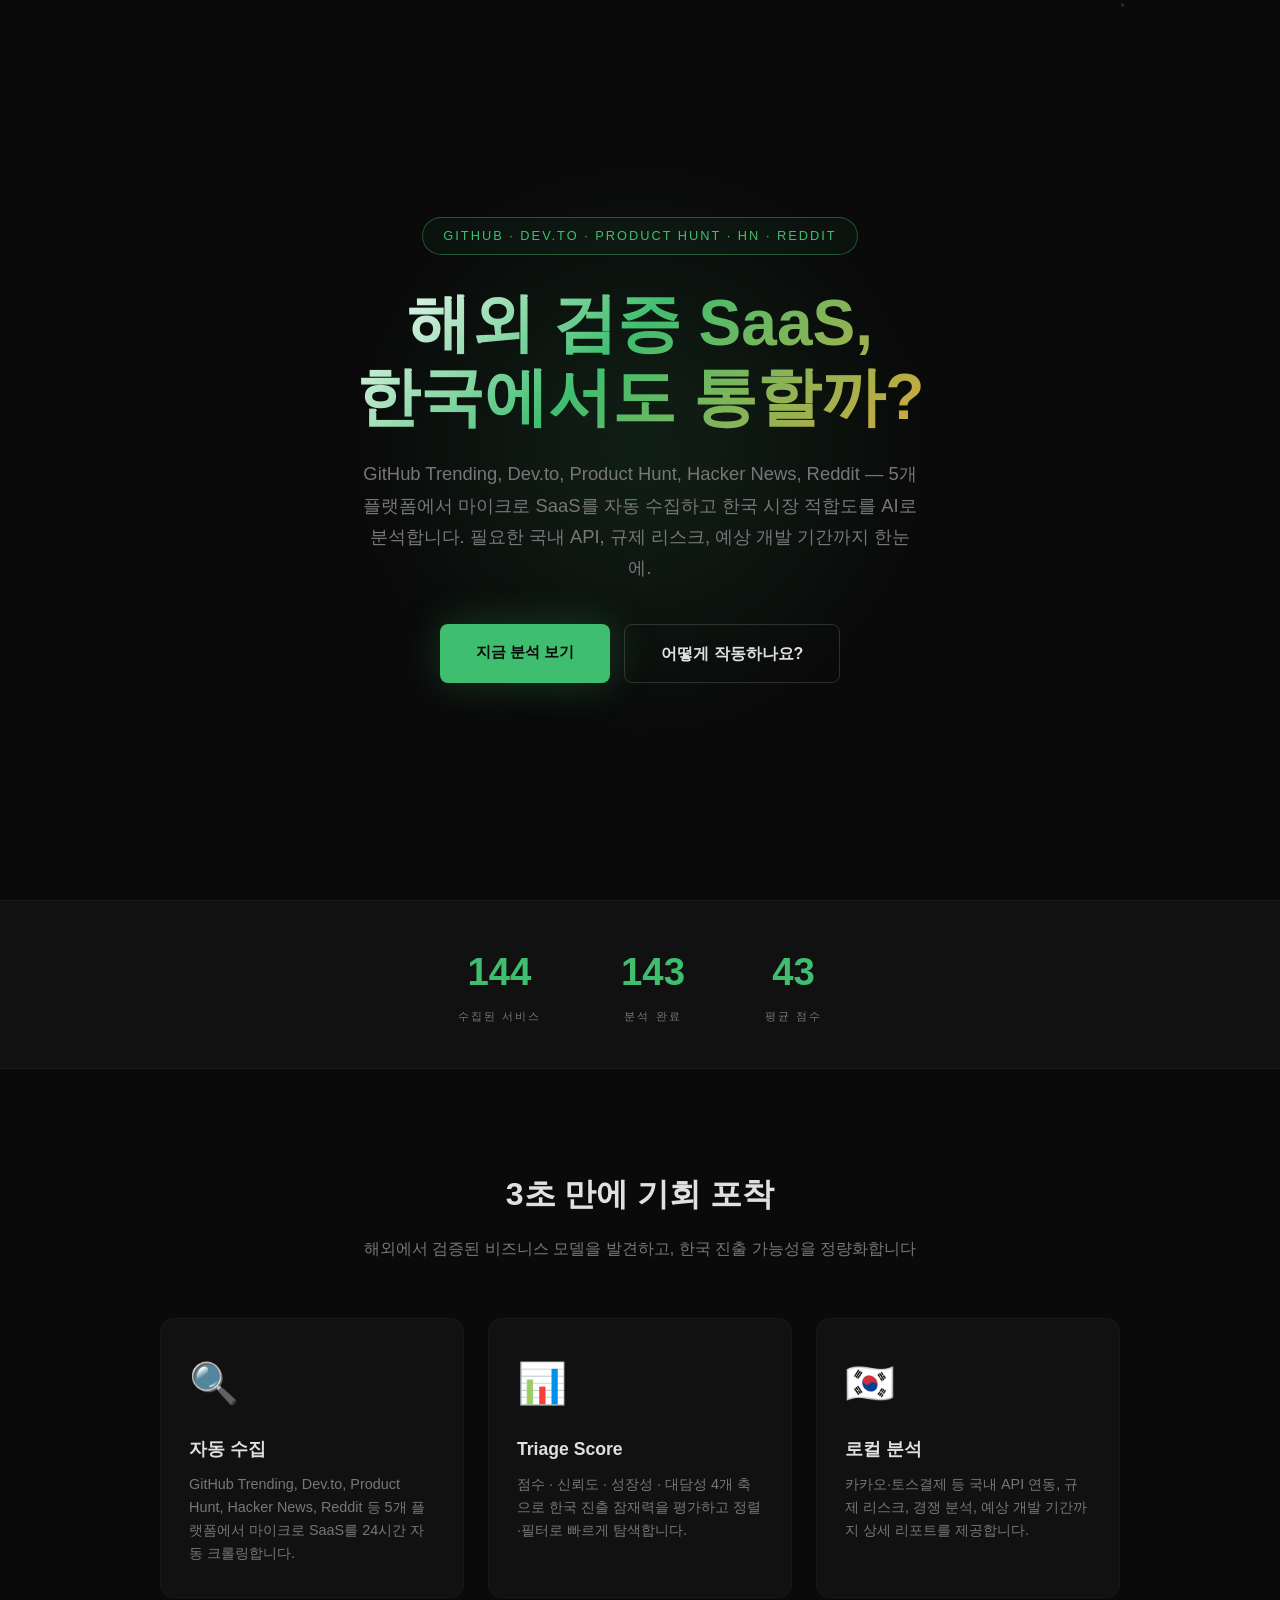
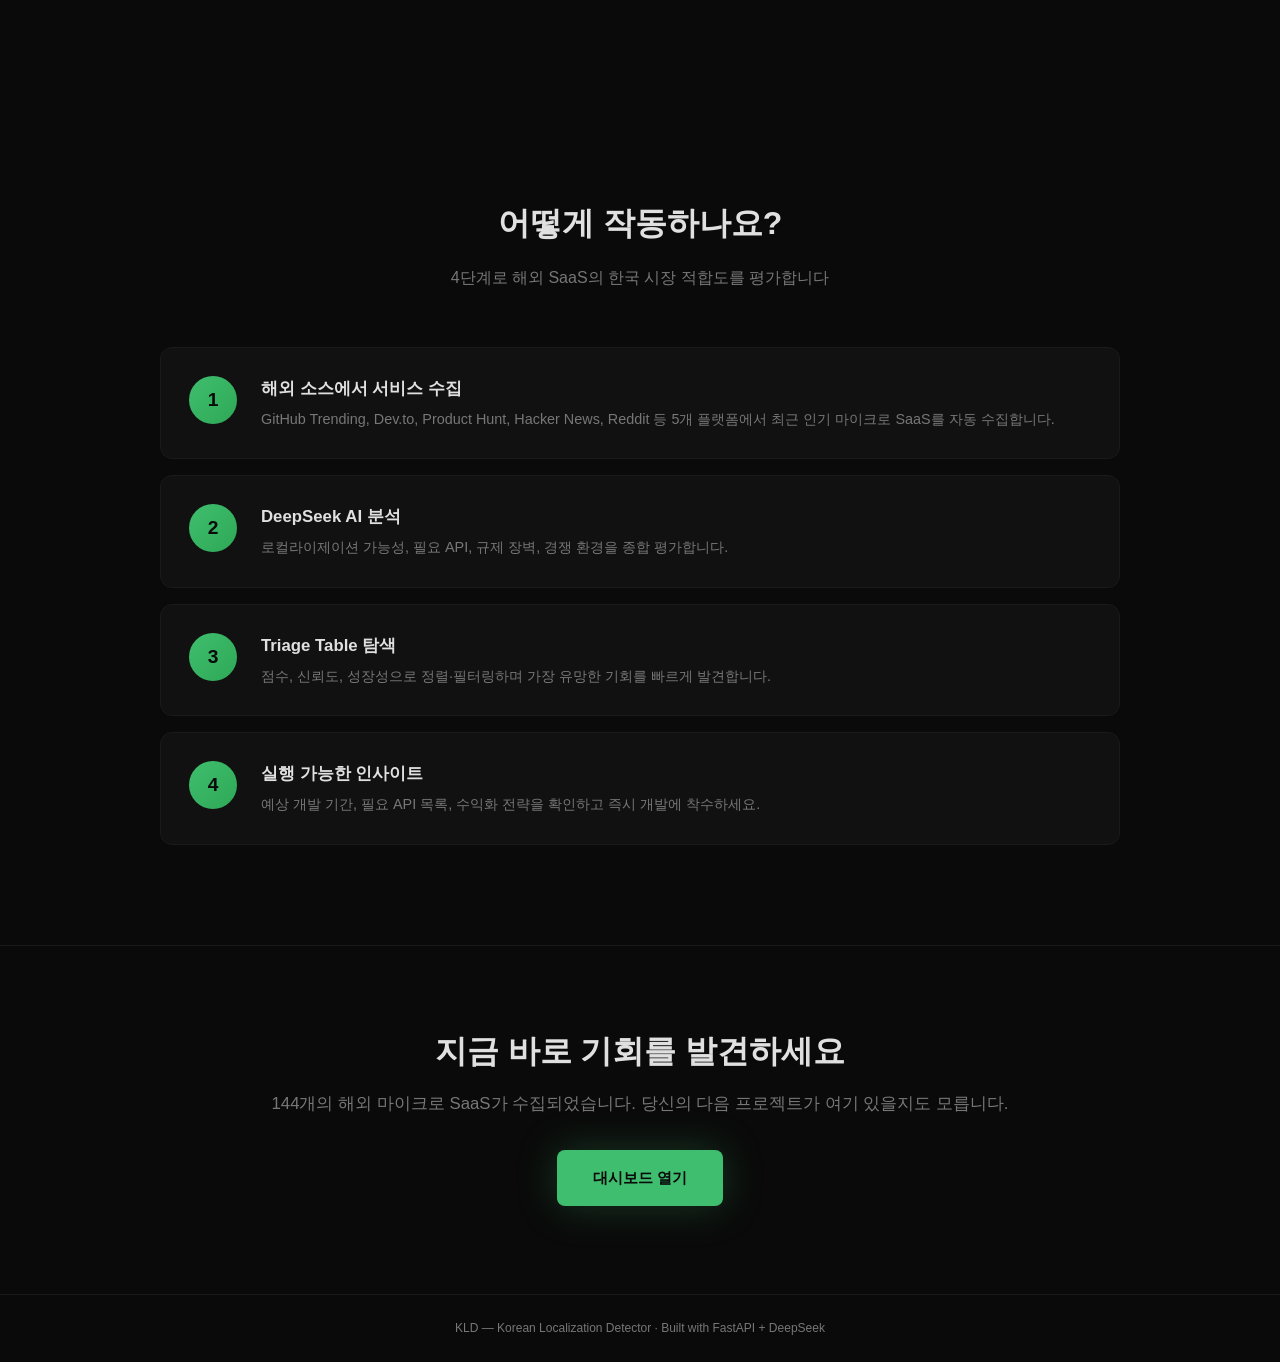
==== commit e16f3ab9: "Mobile landing page: smaller buttons, compact layout" ====
--- a/index.html
+++ b/index.html
@@ -3,249 +3,217 @@
 <head>
     <meta charset="UTF-8">
     <meta name="viewport" content="width=device-width, initial-scale=1.0">
-    <title>KLD — 해외 SaaS 한국 진출 분석기</title>
-    <meta name="description" content="해외에서 검증된 마이크로 SaaS를 AI로 분석해 한국 시장 적합도를 평가합니다. 카카오·토스 연동, 규제 리스크, 예상 개발 기간까지.">
+    <title>KLD — Korean Localization Detector</title>
     <style>
-        :root{--bg:#0a0a0a;--bg-card:#111;--green:#3FBE6F;--gold:#D4A83C;--blue:#3D84F0;--text:#e0e0e0;--text-dim:#777;--border:#1a1a1a}
-        *{margin:0;padding:0;box-sizing:border-box}
-        html{scroll-behavior:smooth}
-        body{background:var(--bg);color:var(--text);font-family:'Inter',-apple-system,'Segoe UI',sans-serif;line-height:1.7;overflow-x:hidden}
-        #particles{position:fixed;top:0;left:0;width:100%;height:100%;pointer-events:none;z-index:0}
-        .hero{min-height:100vh;display:flex;flex-direction:column;justify-content:center;align-items:center;text-align:center;padding:60px 20px;position:relative;z-index:1}
-        .hero-glow{position:absolute;width:600px;height:600px;background:radial-gradient(circle,rgba(63,190,111,0.12) 0%,transparent 70%);top:50%;left:50%;transform:translate(-50%,-50%);pointer-events:none}
-        .hero-badge{display:inline-block;padding:8px 20px;border:1px solid rgba(63,190,111,0.4);border-radius:30px;color:var(--green);font-size:0.8rem;letter-spacing:2px;margin-bottom:32px;backdrop-filter:blur(10px);background:rgba(63,190,111,0.05);animation:fadeInUp 0.8s ease}
-        .hero h1{font-size:clamp(2.2rem,6vw,4rem);font-weight:800;line-height:1.15;max-width:800px;margin-bottom:24px;background:linear-gradient(135deg,#fff 0%,var(--green) 45%,var(--gold) 100%);-webkit-background-clip:text;-webkit-text-fill-color:transparent;background-clip:text;animation:fadeInUp 0.8s 0.15s ease both}
-        .hero p{font-size:1.15rem;color:var(--text-dim);max-width:620px;margin-bottom:40px;line-height:1.7;animation:fadeInUp 0.8s 0.3s ease both}
-        .hero-cta{display:inline-flex;gap:14px;animation:fadeInUp 0.8s 0.45s ease both}
-        .btn-primary{padding:16px 36px;background:var(--green);color:#0a0a0a;font-weight:700;font-size:0.95rem;border:none;border-radius:8px;cursor:pointer;text-decoration:none;transition:all 0.25s;box-shadow:0 0 40px rgba(63,190,111,0.25);position:relative;overflow:hidden;display:inline-block}
-        .btn-primary:hover{transform:translateY(-2px);box-shadow:0 0 60px rgba(63,190,111,0.4)}
-        .btn-secondary{padding:16px 36px;background:transparent;color:var(--text);font-weight:600;font-size:0.95rem;border:1px solid var(--border);border-radius:8px;cursor:pointer;text-decoration:none;transition:all 0.25s;display:inline-block}
-        .btn-secondary:hover{border-color:var(--green);color:var(--green);background:rgba(63,190,111,0.05)}
-        .stats-strip{display:flex;justify-content:center;gap:80px;padding:48px 20px;border-top:1px solid var(--border);border-bottom:1px solid var(--border);position:relative;z-index:1;background:rgba(10,10,10,0.8);backdrop-filter:blur(10px)}
-        .stat-block{text-align:center}
-        .stat-num{display:block;font-size:2.5rem;font-weight:800;background:linear-gradient(135deg,var(--green),var(--gold));-webkit-background-clip:text;-webkit-text-fill-color:transparent;background-clip:text}
-        .stat-label{display:block;font-size:0.85rem;color:var(--text-dim);margin-top:4px}
-        .section{padding:100px 20px;max-width:1000px;margin:0 auto;position:relative;z-index:1}
-        .section h2{font-size:2rem;text-align:center;margin-bottom:12px;font-weight:700}
-        .subtitle{text-align:center;color:var(--text-dim);max-width:600px;margin:0 auto 60px;font-size:1rem}
-        .features-grid{display:grid;grid-template-columns:repeat(auto-fit,minmax(280px,1fr));gap:24px}
-        .feature-card{background:var(--bg-card);border:1px solid var(--border);border-radius:12px;padding:32px;transition:all 0.3s}
-        .feature-card:hover{border-color:var(--green);transform:translateY(-2px)}
-        .feature-icon{font-size:2rem;margin-bottom:16px;display:block}
-        .feature-card h3{font-size:1.1rem;margin-bottom:8px;color:#fff}
-        .feature-card p{font-size:0.92rem;color:var(--text-dim);line-height:1.6}
-        .steps-list{max-width:700px;margin:0 auto}
-        .step-item{display:flex;gap:24px;padding:28px 0;border-bottom:1px solid var(--border);align-items:flex-start}
-        .step-item:last-child{border:none}
-        .step-num{width:44px;height:44px;border-radius:50%;background:var(--green);color:#0a0a0a;display:flex;align-items:center;justify-content:center;font-weight:700;font-size:1.1rem;flex-shrink:0}
-        .step-content h3{font-size:1.05rem;margin-bottom:4px;color:#fff}
-        .step-content p{font-size:0.9rem;color:var(--text-dim);line-height:1.6}
-        .who-section{background:var(--bg-card);border:1px solid var(--border);border-radius:16px;padding:48px;margin:60px auto}
-        .who-grid{display:grid;grid-template-columns:repeat(auto-fit,minmax(240px,1fr));gap:28px;margin-top:32px}
-        .who-card{text-align:center;padding:24px 16px}
-        .who-card .icon{font-size:2.2rem;display:block;margin-bottom:12px}
-        .who-card h4{color:#fff;font-size:1rem;margin-bottom:6px}
-        .who-card p{color:var(--text-dim);font-size:0.88rem;line-height:1.5}
-        .example-box{background:var(--bg-card);border:1px solid var(--border);border-radius:12px;padding:40px;margin:60px 0}
-        .example-box .tag{display:inline-block;padding:4px 12px;background:rgba(63,190,111,0.1);color:var(--green);border-radius:20px;font-size:0.78rem;margin-bottom:16px}
-        .example-metrics{display:flex;gap:32px;flex-wrap:wrap;margin:20px 0}
-        .example-metric .val{font-size:1.5rem;font-weight:700;color:var(--green)}
-        .example-metric .lbl{font-size:0.8rem;color:var(--text-dim)}
-        .cta-section{text-align:center;padding:100px 20px 80px;position:relative;z-index:1}
-        .cta-section h2{font-size:2rem;margin-bottom:12px}
-        .cta-section p{color:var(--text-dim);margin-bottom:32px;font-size:1rem}
-        footer{padding:32px 20px;text-align:center;color:var(--text-dim);font-size:0.82rem;border-top:1px solid var(--border);position:relative;z-index:1;background:var(--bg)}
-        footer a{color:var(--green);text-decoration:none}
-        .reveal{opacity:0;transform:translateY(30px);transition:all 0.6s ease}
-        .reveal.visible{opacity:1;transform:translateY(0)}
-        @keyframes fadeInUp{from{opacity:0;transform:translateY(20px)}to{opacity:1;transform:translateY(0)}}
-        @media(max-width:768px){
-            .stats-strip{gap:40px;flex-wrap:wrap}
-            .stat-num{font-size:1.8rem}
-            .who-section{padding:28px 20px}
-            .example-box{padding:24px 20px}
-            .example-metrics{gap:20px}
-            .section{padding:60px 20px}
-            .hero{padding:40px 20px}
+        :root {
+            --bg: #0a0a0a; --bg-card: #111; --green: #3FBE6F;
+            --gold: #D4A83C; --blue: #3D84F0; --text: #e0e0e0;
+            --text-dim: #777; --border: #1a1a1a;
+        }
+        * { margin:0; padding:0; box-sizing:border-box; }
+        html { scroll-behavior:smooth; }
+        body {
+            background:var(--bg); color:var(--text);
+            font-family:'Inter',-apple-system,'Segoe UI',sans-serif;
+            line-height:1.6; overflow-x:hidden;
+        }
+        #particles { position:fixed; top:0; left:0; width:100%; height:100%; pointer-events:none; z-index:0; }
+
+        .hero {
+            min-height:100vh; display:flex; flex-direction:column;
+            justify-content:center; align-items:center; text-align:center;
+            padding:60px 20px; position:relative; z-index:1;
+        }
+        .hero-glow {
+            position:absolute; width:600px; height:600px;
+            background:radial-gradient(circle, rgba(63,190,111,0.12) 0%, transparent 70%);
+            top:50%; left:50%; transform:translate(-50%,-50%); pointer-events:none;
+        }
+        .hero-badge {
+            display:inline-block; padding:8px 20px; border:1px solid rgba(63,190,111,0.4);
+            border-radius:30px; color:var(--green); font-size:0.8rem;
+            letter-spacing:2px; margin-bottom:32px;
+            backdrop-filter:blur(10px); background:rgba(63,190,111,0.05);
+            animation:fadeInUp 0.8s ease;
+        }
+        .hero h1 {
+            font-size:clamp(2.2rem,6vw,4rem); font-weight:800; line-height:1.15;
+            max-width:800px; margin-bottom:24px;
+            background:linear-gradient(135deg, #fff 0%, var(--green) 45%, var(--gold) 100%);
+            -webkit-background-clip:text; -webkit-text-fill-color:transparent;
+            background-clip:text;
+            animation:fadeInUp 0.8s 0.15s ease both;
+        }
+        .hero p {
+            font-size:1.15rem; color:var(--text-dim); max-width:560px;
+            margin-bottom:40px; line-height:1.7;
+            animation:fadeInUp 0.8s 0.3s ease both;
+        }
+        .hero-cta {
+            display:inline-flex; gap:14px; animation:fadeInUp 0.8s 0.45s ease both;
+        }
+        .btn-primary {
+            padding:16px 36px; background:var(--green); color:#0a0a0a;
+            font-weight:700; font-size:0.95rem; border:none; border-radius:8px;
+            cursor:pointer; text-decoration:none; transition:all 0.25s;
+            box-shadow:0 0 40px rgba(63,190,111,0.25);
+            position:relative; overflow:hidden; display:inline-block;
+        }
+        .btn-primary::after {
+            content:''; position:absolute; top:0; left:-100%; width:100%; height:100%;
+            background:linear-gradient(90deg, transparent, rgba(255,255,255,0.2), transparent);
+            transition:left 0.6s ease;
+        }
+        .btn-primary:hover { transform:translateY(-3px); box-shadow:0 0 60px rgba(63,190,111,0.4); }
+        .btn-primary:hover::after { left:100%; }
+        .btn-secondary {
+            padding:16px 36px; background:transparent; color:var(--text);
+            border:1px solid rgba(255,255,255,0.15); border-radius:8px;
+            font-weight:600; text-decoration:none; transition:all 0.25s;
+            backdrop-filter:blur(10px);
+        }
+        .btn-secondary:hover { border-color:var(--green); color:var(--green); }
+
+        @keyframes fadeInUp {
+            from { opacity:0; transform:translateY(30px); }
+            to   { opacity:1; transform:translateY(0); }
+        }
+
+        .stats-strip {
+            display:flex; justify-content:center; gap:80px;
+            padding:40px 20px;
+            border-top:1px solid var(--border); border-bottom:1px solid var(--border);
+            background:var(--bg-card); position:relative; z-index:1;
+        }
+        .stat-block { text-align:center; }
+        .stat-num { font-size:2.4rem; font-weight:800; color:var(--green); display:block; }
+        .stat-label { font-size:0.7rem; color:var(--text-dim); text-transform:uppercase; letter-spacing:2px; margin-top:4px; }
+
+        .section {
+            padding:100px 20px; max-width:1000px; margin:0 auto; position:relative; z-index:1;
+        }
+        .section h2 { font-size:2rem; font-weight:700; text-align:center; margin-bottom:16px; }
+        .section .subtitle { text-align:center; color:var(--text-dim); font-size:1rem; margin-bottom:56px; }
+
+        .features-grid { display:grid; grid-template-columns:repeat(3,1fr); gap:24px; }
+        .feature-card {
+            background:var(--bg-card); border:1px solid var(--border);
+            border-radius:14px; padding:32px 28px; transition:all 0.3s;
+            position:relative; overflow:hidden;
+        }
+        .feature-card::before {
+            content:''; position:absolute; top:0; left:0; right:0; height:2px;
+            background:linear-gradient(90deg, transparent, var(--green), transparent);
+            opacity:0; transition:opacity 0.3s;
+        }
+        .feature-card:hover {
+            border-color:rgba(63,190,111,0.3);
+            transform:translateY(-4px); box-shadow:0 20px 40px rgba(0,0,0,0.4);
+        }
+        .feature-card:hover::before { opacity:1; }
+        .feature-icon { font-size:2.5rem; margin-bottom:20px; display:block; }
+        .feature-card h3 { font-size:1.1rem; margin-bottom:10px; font-weight:700; }
+        .feature-card p { font-size:0.9rem; color:var(--text-dim); line-height:1.6; }
+
+        .steps-list { display:flex; flex-direction:column; gap:16px; }
+        .step-item {
+            display:flex; gap:24px; align-items:flex-start;
+            background:var(--bg-card); border:1px solid var(--border);
+            border-radius:12px; padding:28px; transition:all 0.3s;
+        }
+        .step-item:hover {
+            border-color:rgba(63,190,111,0.3); transform:translateX(4px);
+        }
+        .step-num {
+            width:48px; height:48px; border-radius:50%;
+            background:linear-gradient(135deg, var(--green), #2ea855);
+            color:#0a0a0a; display:flex; align-items:center; justify-content:center;
+            font-weight:800; font-size:1.2rem; flex-shrink:0;
+        }
+        .step-content h3 { font-size:1.05rem; margin-bottom:6px; }
+        .step-content p { font-size:0.9rem; color:var(--text-dim); line-height:1.5; }
+
+        .cta-section {
+            text-align:center; padding:80px 20px;
+            border-top:1px solid var(--border); position:relative; z-index:1;
+        }
+        .cta-section h2 { font-size:2rem; margin-bottom:14px; }
+        .cta-section p { color:var(--text-dim); font-size:1.05rem; margin-bottom:32px; }
+
+        footer {
+            padding:24px; text-align:center; color:var(--text-dim);
+            font-size:0.75rem; border-top:1px solid var(--border);
+            position:relative; z-index:1;
+        }
+
+        .reveal {
+            opacity:0; transform:translateY(30px);
+            transition:all 0.7s cubic-bezier(0.16,1,0.3,1);
+        }
+        .reveal.visible { opacity:1; transform:translateY(0); }
+
+        @media (max-width:768px) {
+            .hero { padding:40px 16px; min-height:auto; }
+            .hero h1 { font-size:2rem; }
+            .hero p { font-size:0.95rem; }
+            .hero-glow { width:300px; height:300px; }
+            .hero-cta { flex-direction:column; align-items:stretch; gap:10px; }
+            .btn-primary, .btn-secondary { padding:12px 24px; font-size:0.85rem; text-align:center; width:100%; }
+            .features-grid { grid-template-columns:1fr; }
+            .stats-strip { gap:24px; flex-wrap:wrap; padding:24px 12px; }
+            .stat-num { font-size:1.6rem; }
+            .section { padding:60px 16px; }
+            .section h2 { font-size:1.5rem; }
+            .step-item { padding:20px; }
+            .hero-badge { font-size:0.7rem; padding:6px 14px; letter-spacing:1px; }
         }
     </style>
 </head>
 <body>
 <canvas id="particles"></canvas>
 
-<!-- Hero -->
 <section class="hero">
     <div class="hero-glow"></div>
-    <span class="hero-badge">GITHUB · DEV.TO · HACKER NEWS</span>
+    <span class="hero-badge">GITHUB · DEV.TO · PRODUCT HUNT · HN · REDDIT</span>
     <h1>해외 검증 SaaS,<br>한국에서도 통할까?</h1>
-    <p>GitHub, Dev.to, Hacker News에서 수집한 해외 마이크로 SaaS를 AI로 분석해 한국 시장 적합도를 수치화합니다. 아이디어 발굴부터 규제 리스크, 필요한 API까지 — 실행에 필요한 모든 정보를 한 번에.</p>
+    <p>GitHub Trending, Dev.to, Product Hunt, Hacker News, Reddit — 5개 플랫폼에서 마이크로 SaaS를 자동 수집하고 한국 시장 적합도를 AI로 분석합니다. 필요한 국내 API, 규제 리스크, 예상 개발 기간까지 한눈에.</p>
     <div class="hero-cta"><a href="dashboard.html" class="btn-primary">지금 분석 보기</a><a href="#how" class="btn-secondary">어떻게 작동하나요?</a></div>
 </section>
 
-<!-- Stats -->
 <div class="stats-strip">
-    <div class="stat-block"><span class="stat-num" id="hero-total">--</span><span class="stat-label">수집된 서비스</span></div>
-    <div class="stat-block"><span class="stat-num" id="hero-analyzed">--</span><span class="stat-label">분석 완료</span></div>
-    <div class="stat-block"><span class="stat-num" id="hero-score">--</span><span class="stat-label">평균 점수</span></div>
+    <div class="stat-block"><span class="stat-num" id="hero-total">144</span><span class="stat-label">수집된 서비스</span></div>
+    <div class="stat-block"><span class="stat-num" id="hero-analyzed">143</span><span class="stat-label">분석 완료</span></div>
+    <div class="stat-block"><span class="stat-num" id="hero-score">43</span><span class="stat-label">평균 점수</span></div>
 </div>
 
-<!-- 문제 + 해결 -->
-<section class="section" id="why">
-    <h2>해외 SaaS를 보고 "나도 만들 수 있을까?"</h2>
-    <p class="subtitle">그 질문에 답하기 위해 KLD를 만들었습니다</p>
-
-    <div class="who-section">
-        <h3 style="text-align:center;margin-bottom:8px;color:#fff">이런 분들에게 유용합니다</h3>
-        <div class="who-grid">
-            <div class="who-card reveal">
-                <span class="icon">🛠️</span>
-                <h4>개발자 / 1인 창업자</h4>
-                <p>해외에서 검증된 SaaS 중 한국에서 통할 만한 아이디어를 빠르게 발굴하고 싶은 분</p>
-            </div>
-            <div class="who-card reveal">
-                <span class="icon">📈</span>
-                <h4>사이드 프로젝트 메이커</h4>
-                <p>주말에 만들 수 있는 현실적인 SaaS가 뭐가 있을지 데이터 기반으로 찾고 싶은 분</p>
-            </div>
-            <div class="who-card reveal">
-                <span class="icon">🌏</span>
-                <h4>로컬라이징 사업가</h4>
-                <p>해외 성공 서비스를 국내에 들여와서 현지화만으로 수익을 내려는 분</p>
-            </div>
-        </div>
-    </div>
-
-    <div style="max-width:700px;margin:40px auto 0;color:var(--text-dim);font-size:0.95rem;line-height:1.8">
-        <p><strong style="color:var(--text)">해외에서 수천 명이 쓰는 SaaS가 한국에 없을 때</strong> — 그건 단순한 기회가 아니라 <span style="color:var(--green);font-weight:600">시간차 아비트라지</span>입니다.</p>
-        <p style="margin-top:12px">하지만 실제로 만들기 전에 알아야 할 게 많죠. 카카오·토스 연동은 필수인지, 개인정보보호법에 걸리지 않는지, 이미 국내 경쟁자가 있는지. KLD는 이 모든 걸 <strong style="color:var(--text)">AI가 자동으로 분석</strong>해줍니다.</p>
+<section class="section">
+    <h2>3초 만에 기회 포착</h2>
+    <p class="subtitle">해외에서 검증된 비즈니스 모델을 발견하고, 한국 진출 가능성을 정량화합니다</p>
+    <div class="features-grid">
+        <div class="feature-card reveal"><span class="feature-icon">🔍</span><h3>자동 수집</h3><p>GitHub Trending, Dev.to, Product Hunt, Hacker News, Reddit 등 5개 플랫폼에서 마이크로 SaaS를 24시간 자동 크롤링합니다.</p></div>
+        <div class="feature-card reveal"><span class="feature-icon">📊</span><h3>Triage Score</h3><p>점수 · 신뢰도 · 성장성 · 대담성 4개 축으로 한국 진출 잠재력을 평가하고 정렬·필터로 빠르게 탐색합니다.</p></div>
+        <div class="feature-card reveal"><span class="feature-icon">🇰🇷</span><h3>로컬 분석</h3><p>카카오·토스결제 등 국내 API 연동, 규제 리스크, 경쟁 분석, 예상 개발 기간까지 상세 리포트를 제공합니다.</p></div>
     </div>
 </section>
 
-<!-- 기능 -->
-<section class="section">
-    <h2>무엇을 분석해주나요?</h2>
-    <p class="subtitle">단순한 점수가 아니라, 실제로 제품을 만들 때 필요한 정보를 분석합니다</p>
-    <div class="features-grid">
-        <div class="feature-card reveal">
-            <span class="feature-icon">🔍</span>
-            <h3>자동 발굴 + 필터링</h3>
-            <p>GitHub, Dev.to, Hacker News에서 매일 새로운 서비스를 수집하고, AI가 진짜 SaaS 제품만 골라냅니다. 스타터킷·튜토리얼 같은 노이즈는 자동 제외.</p>
-        </div>
-        <div class="feature-card reveal">
-            <span class="feature-icon">📊</span>
-            <h3>정량 평가 (Triage Score)</h3>
-            <p>점수 · 신뢰도 · 성장성 · 대담성 4개 축으로 한국 진출 잠재력을 평가합니다. 필터와 정렬로 가장 유망한 기회만 빠르게 탐색.</p>
-        </div>
-        <div class="feature-card reveal">
-            <span class="feature-icon">🇰🇷</span>
-            <h3>국내 API 연동 분석</h3>
-            <p>카카오 로그인·알림톡·페이, 토스페이먼츠, 네이버 클라우드, PASS 인증 등 필수 API 목록과 연동 난이도를 알려줍니다.</p>
-        </div>
-        <div class="feature-card reveal">
-            <span class="feature-icon">⚖️</span>
-            <h3>규제 리스크 진단</h3>
-            <p>개인정보보호법, 전자상거래법, 금융규제 등 한국에서 걸릴 수 있는 법적 이슈를 미리 체크합니다.</p>
-        </div>
-        <div class="feature-card reveal">
-            <span class="feature-icon">👥</span>
-            <h3>경쟁 분석</h3>
-            <p>국내에 유사 서비스가 있는지, 있다면 어떤 차별점을 가져야 하는지 분석합니다.</p>
-        </div>
-        <div class="feature-card reveal">
-            <span class="feature-icon">⏱️</span>
-            <h3>개발 기간 예측</h3>
-            <p>1인 개발자 기준 예상 개발 기간을 추정해, "주말 프로젝트"인지 "6개월 풀타임"인지 현실적인 판단을 도와줍니다.</p>
-        </div>
+<section class="section" id="how">
+    <h2>어떻게 작동하나요?</h2>
+    <p class="subtitle">4단계로 해외 SaaS의 한국 시장 적합도를 평가합니다</p>
+    <div class="steps-list">
+        <div class="step-item reveal"><div class="step-num">1</div><div class="step-content"><h3>해외 소스에서 서비스 수집</h3><p>GitHub Trending, Dev.to, Product Hunt, Hacker News, Reddit 등 5개 플랫폼에서 최근 인기 마이크로 SaaS를 자동 수집합니다.</p></div></div>
+        <div class="step-item reveal"><div class="step-num">2</div><div class="step-content"><h3>DeepSeek AI 분석</h3><p>로컬라이제이션 가능성, 필요 API, 규제 장벽, 경쟁 환경을 종합 평가합니다.</p></div></div>
+        <div class="step-item reveal"><div class="step-num">3</div><div class="step-content"><h3>Triage Table 탐색</h3><p>점수, 신뢰도, 성장성으로 정렬·필터링하며 가장 유망한 기회를 빠르게 발견합니다.</p></div></div>
+        <div class="step-item reveal"><div class="step-num">4</div><div class="step-content"><h3>실행 가능한 인사이트</h3><p>예상 개발 기간, 필요 API 목록, 수익화 전략을 확인하고 즉시 개발에 착수하세요.</p></div></div>
     </div>
 </section>
 
-<!-- 실제 분석 예시 -->
-<section class="section">
-    <h2>실제 분석 리포트는 이렇게 생겼습니다</h2>
-    <p class="subtitle">대시보드에서 각 서비스를 클릭하면 이런 분석을 볼 수 있어요</p>
-
-    <div class="example-box reveal">
-        <span class="tag">분석 예시</span>
-        <h3 style="color:#fff;font-size:1.2rem;margin-bottom:12px">Polar.sh — 오픈소스 개발자 후원·빌링 플랫폼</h3>
-        <div class="example-metrics">
-            <div class="example-metric"><span class="val">78/100</span><span class="lbl">로컬 점수</span></div>
-            <div class="example-metric"><span class="val">높음</span><span class="lbl">신뢰도</span></div>
-            <div class="example-metric"><span class="val">중간</span><span class="lbl">규제 리스크</span></div>
-            <div class="example-metric"><span class="val">2~3주</span><span class="lbl">예상 개발</span></div>
-        </div>
-        <p style="color:var(--text-dim);font-size:0.9rem;line-height:1.7">
-            <strong style="color:var(--green)">필요 API:</strong> 카카오페이·토스페이먼츠 결제 연동 (필수), 카카오 알림톡 (권장)<br>
-            <strong style="color:var(--gold)">수익화 전략:</strong> 오픈소스 커뮤니티 대상 무료 티어 + 기업용 유료 플랜<br>
-            <strong style="color:var(--text)">한줄 요약:</strong> "국내 오픈소스 생태계에 바로 적용 가능, 규제 이슈 적고 진입장벽 낮음"
-        </p>
-    </div>
-    <p style="text-align:center;margin-top:8px;color:var(--text-dim);font-size:0.85rem">* 대시보드에서 100개 이상의 실제 분석을 확인할 수 있습니다</p>
-</section>
-
-<!-- 작동 방식 -->
-<section class="section" id="how">
-    <h2>어떻게 작동하나요?</h2>
-    <p class="subtitle">5단계로 해외 SaaS의 한국 시장 적합도를 평가합니다</p>
-    <div class="steps-list">
-        <div class="step-item reveal">
-            <div class="step-num">1</div>
-            <div class="step-content"><h3>해외 소스에서 서비스 수집</h3><p>GitHub Trending, Dev.to, Hacker News에서 최근 주목받는 해외 툴·서비스를 자동 수집합니다.</p></div>
-        </div>
-        <div class="step-item reveal">
-            <div class="step-num">2</div>
-            <div class="step-content"><h3>AI가 진짜 SaaS만 필터링</h3><p>스타터킷, 라이브러리, 튜토리얼 등 SaaS가 아닌 항목을 DeepSeek AI가 자동으로 걸러냅니다.</p></div>
-        </div>
-        <div class="step-item reveal">
-            <div class="step-num">3</div>
-            <div class="step-content"><h3>한국 시장 분석 리포트 생성</h3><p>로컬라이제이션 점수, 필요 API, 규제 리스크, 경쟁 환경, 예상 개발 기간을 종합 평가합니다.</p></div>
-        </div>
-        <div class="step-item reveal">
-            <div class="step-num">4</div>
-            <div class="step-content"><h3>Triage Table 탐색</h3><p>점수·신뢰도·성장성으로 정렬·필터링하며 가장 유망한 기회를 빠르게 발견합니다.</p></div>
-        </div>
-        <div class="step-item reveal">
-            <div class="step-num">5</div>
-            <div class="step-content"><h3>실행 가능한 인사이트 확보</h3><p>어떤 API가 필요한지, 얼마나 걸리는지, 어떻게 수익화할지 구체적으로 확인하고 개발에 착수하세요.</p></div>
-        </div>
-    </div>
-</section>
-
-<!-- FAQ / 차별점 -->
-<section class="section">
-    <h2>왜 KLD인가요?</h2>
-    <p class="subtitle">그냥 해외 SaaS 목록이 아닙니다</p>
-
-    <div style="max-width:700px;margin:0 auto;display:flex;flex-direction:column;gap:20px">
-        <div style="display:flex;gap:16px;align-items:flex-start" class="reveal">
-            <span style="color:var(--green);font-size:1.2rem;flex-shrink:0">✓</span>
-            <div><strong style="color:#fff">AI가 직접 분석합니다</strong><br><span style="color:var(--text-dim);font-size:0.9rem">단순한 크롤링이 아니라, 각 서비스를 DeepSeek가 실제로 읽고 한국 시장 관점에서 판단합니다.</span></div>
-        </div>
-        <div style="display:flex;gap:16px;align-items:flex-start" class="reveal">
-            <span style="color:var(--green);font-size:1.2rem;flex-shrink:0">✓</span>
-            <div><strong style="color:#fff">노이즈는 자동 제거</strong><br><span style="color:var(--text-dim);font-size:0.9rem">GitHub에는 SaaS가 아닌 템플릿·라이브러리가 더 많습니다. AI 필터가 진짜 제품만 남깁니다.</span></div>
-        </div>
-        <div style="display:flex;gap:16px;align-items:flex-start" class="reveal">
-            <span style="color:var(--green);font-size:1.2rem;flex-shrink:0">✓</span>
-            <div><strong style="color:#fff">한국 시장에 특화</strong><br><span style="color:var(--text-dim);font-size:0.9rem">카카오·토스·네이버 API, 개인정보보호법, 국내 경쟁사 — 글로벌 분석기가 놓치는 한국 특유의 조건을 따집니다.</span></div>
-        </div>
-        <div style="display:flex;gap:16px;align-items:flex-start" class="reveal">
-            <span style="color:var(--green);font-size:1.2rem;flex-shrink:0">✓</span>
-            <div><strong style="color:#fff">무료입니다</strong><br><span style="color:var(--text-dim);font-size:0.9rem">사이드 프로젝트로 운영되며, 별도의 구독료 없이 모든 분석 리포트를 열람할 수 있습니다.</span></div>
-        </div>
-    </div>
-</section>
-
-<!-- CTA -->
 <div class="cta-section">
-    <h2>다음 프로젝트를 여기서 찾으세요</h2>
-    <p>매일 새로운 해외 SaaS를 분석합니다. 지금 대시보드에서 가장 유망한 기회를 확인하세요.</p>
+    <h2>지금 바로 기회를 발견하세요</h2>
+    <p>144개의 해외 마이크로 SaaS가 수집되었습니다. 당신의 다음 프로젝트가 여기 있을지도 모릅니다.</p>
     <a href="dashboard.html" class="btn-primary">대시보드 열기</a>
 </div>
 
-<footer>
-    KLD — Korean Localization Detector · 데이터 소스: GitHub · Dev.to · Hacker News · 분석: <a href="https://deepseek.com" target="_blank">DeepSeek</a><br>
-    <a href="https://github.com/hwan7256/korean-localization-detector" target="_blank">GitHub</a> · kld.lat
-</footer>
+<footer>KLD — Korean Localization Detector · Built with FastAPI + DeepSeek</footer>
 
 <script>
 const canvas=document.getElementById('particles'),ctx=canvas.getContext('2d');
@@ -257,23 +225,16 @@
 update(){this.y+=this.speed;if(this.y>canvas.height+10)this.reset()}
 draw(){ctx.beginPath();ctx.arc(this.x,this.y,this.size,0,Math.PI*2);ctx.fillStyle=this.hue?`hsla(${this.hue},70%,60%,${this.opacity})`:`rgba(255,255,255,${this.opacity})`;ctx.fill()}}
 for(let i=0;i<80;i++)particles.push(new Particle());
-function animate(){ctx.clearRect(0,0,canvas.width,canvas.height);particles.forEach(p=>{p.update();p.draw()});requestAnimationFrame(animate)}animate();
-
-// Scroll reveal
+function animate(){ctx.clearRect(0,0,canvas.width,canvas.height);particles.forEach(p=>{p.update();p.draw()});requestAnimationFrame(animate)}
+animate();
 const reveals=document.querySelectorAll('.reveal');
-const observer=new IntersectionObserver((entries)=>{entries.forEach(e=>{if(e.isIntersecting)e.target.classList.add('visible')})},{threshold:0.15});
-reveals.forEach(el=>observer.observe(el));
-
-// Live stats from API
+new IntersectionObserver((entries)=>{entries.forEach(e=>{if(e.isIntersecting)e.target.classList.add('visible')})},{threshold:0.15}).observe.bind(null);
+reveals.forEach(el=>{new IntersectionObserver((entries)=>{entries.forEach(e=>{if(e.isIntersecting)e.target.classList.add('visible')})},{threshold:0.15}).observe(el)});
 fetch('https://api.kld.lat/api/stats').then(r=>r.json()).then(d=>{
-    document.getElementById('hero-total').textContent=d.total_services||'--';
-    document.getElementById('hero-analyzed').textContent=d.total_analyzed||'--';
-    document.getElementById('hero-score').textContent=Math.round(d.avg_localization_score)||'--';
-}).catch(()=>{
-    document.getElementById('hero-total').textContent='1,894';
-    document.getElementById('hero-analyzed').textContent='113';
-    document.getElementById('hero-score').textContent='43';
-});
+document.getElementById('hero-total').textContent=d.total_services||144;
+document.getElementById('hero-analyzed').textContent=d.total_analyzed||143;
+document.getElementById('hero-score').textContent=Math.round(d.avg_localization_score)||43;
+}).catch(()=>{});
 </script>
 </body>
 </html>
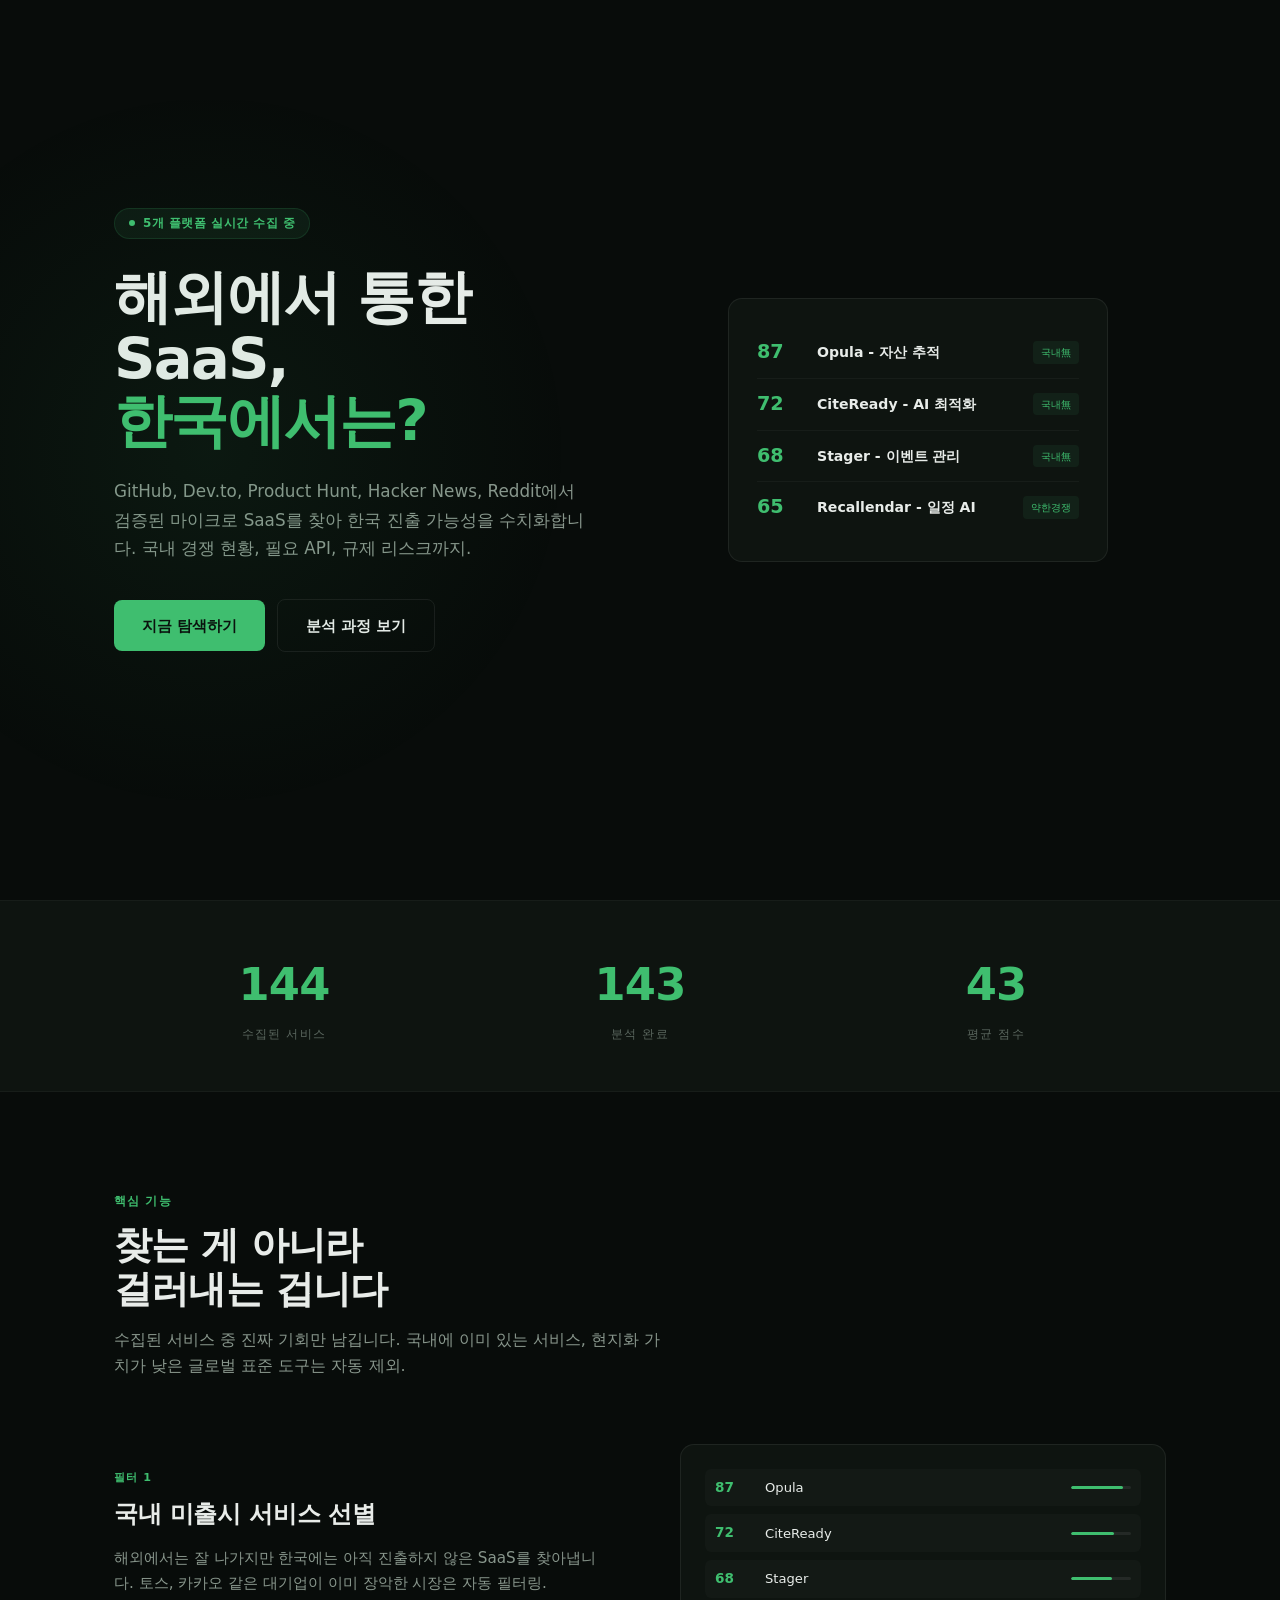
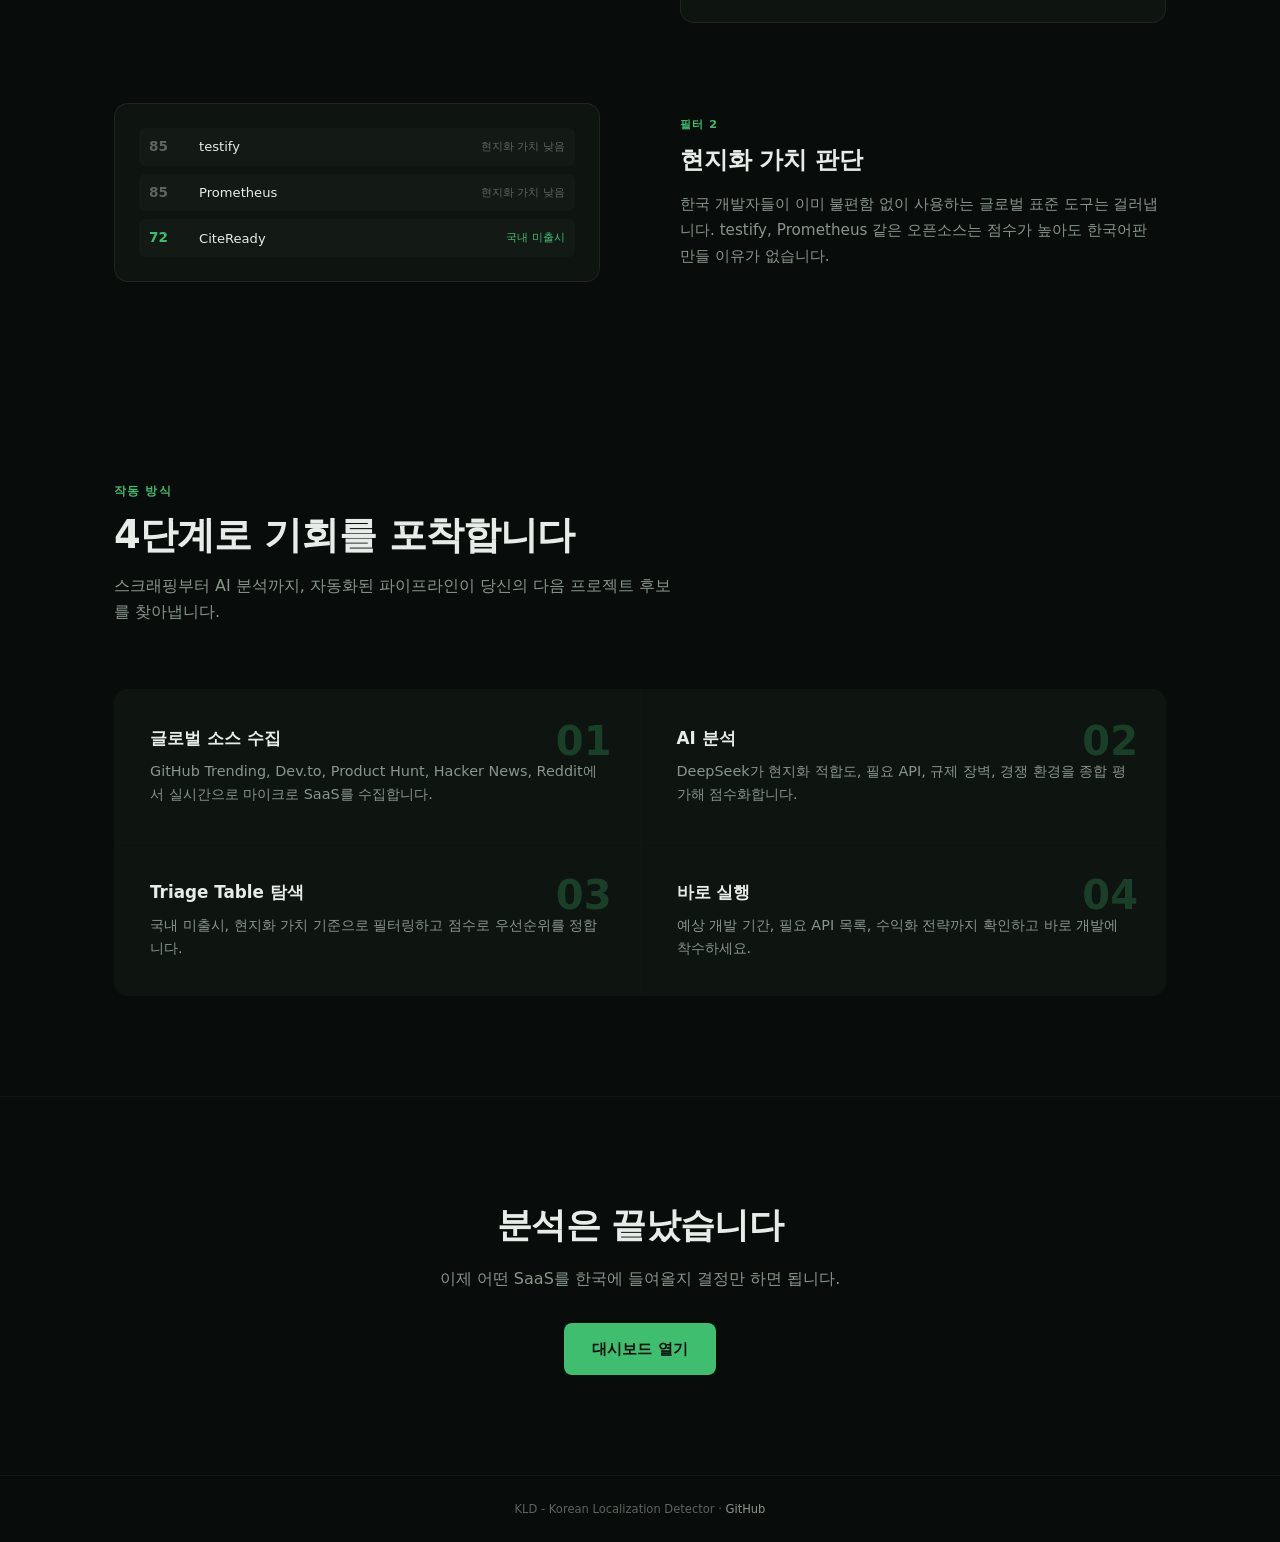
==== commit 959efeaa: "Redesign landing with Taste Skill: zigzag features, 2x2 steps grid, split hero" ====
--- a/index.html
+++ b/index.html
@@ -3,169 +3,155 @@
 <head>
     <meta charset="UTF-8">
     <meta name="viewport" content="width=device-width, initial-scale=1.0">
-    <title>KLD — Korean Localization Detector</title>
+    <title>KLD — 해외 SaaS 한국 진출 분석기</title>
+    <meta name="description" content="GitHub, Dev.to, ProductHunt 등 5개 채널에서 마이크로 SaaS를 수집하고 한국 시장 적합도를 AI로 분석합니다.">
     <style>
         :root {
-            --bg: #0a0a0a; --bg-card: #111; --green: #3FBE6F;
-            --gold: #D4A83C; --blue: #3D84F0; --text: #e0e0e0;
-            --text-dim: #777; --border: #1a1a1a;
-        }
-        * { margin:0; padding:0; box-sizing:border-box; }
+            --bg: #080c0a; --surface: #0e1410;
+            --green: #3FBE6F; --green-dim: rgba(63,190,111,0.08);
+            --gold: #D4A83C;
+            --text: #e8ece9; --text2: #88968c; --text3: #5a665e;
+            --border: rgba(255,255,255,0.04); --border2: rgba(255,255,255,0.07);
+            --font: 'Inter', system-ui, -apple-system, sans-serif;
+        }
+        *, *::before, *::after { margin:0; padding:0; box-sizing:border-box; }
         html { scroll-behavior:smooth; }
         body {
-            background:var(--bg); color:var(--text);
-            font-family:'Inter',-apple-system,'Segoe UI',sans-serif;
-            line-height:1.6; overflow-x:hidden;
-        }
+            background:var(--bg); color:var(--text); font-family:var(--font);
+            font-size:16px; line-height:1.6; -webkit-font-smoothing:antialiased;
+            overflow-x:hidden;
+        }
+        .container { max-width:1100px; margin:0 auto; padding:0 24px; }
+
         #particles { position:fixed; top:0; left:0; width:100%; height:100%; pointer-events:none; z-index:0; }
 
         .hero {
-            min-height:100vh; display:flex; flex-direction:column;
-            justify-content:center; align-items:center; text-align:center;
-            padding:60px 20px; position:relative; z-index:1;
-        }
+            min-height:100dvh; display:flex; align-items:center;
+            padding:0 0 80px; position:relative; z-index:1;
+        }
+        .hero-grid { display:grid; grid-template-columns:1fr 1fr; gap:60px; align-items:center; padding-top:40px; }
         .hero-glow {
-            position:absolute; width:600px; height:600px;
-            background:radial-gradient(circle, rgba(63,190,111,0.12) 0%, transparent 70%);
-            top:50%; left:50%; transform:translate(-50%,-50%); pointer-events:none;
+            position:absolute; width:700px; height:700px;
+            background:radial-gradient(circle at 30% 50%, rgba(63,190,111,0.07) 0%, transparent 60%);
+            top:50%; left:0; transform:translateY(-50%); pointer-events:none;
         }
         .hero-badge {
-            display:inline-block; padding:8px 20px; border:1px solid rgba(63,190,111,0.4);
-            border-radius:30px; color:var(--green); font-size:0.8rem;
-            letter-spacing:2px; margin-bottom:32px;
-            backdrop-filter:blur(10px); background:rgba(63,190,111,0.05);
-            animation:fadeInUp 0.8s ease;
-        }
+            display:inline-flex; align-items:center; gap:8px;
+            padding:5px 14px; border-radius:20px;
+            background:var(--green-dim); border:1px solid rgba(63,190,111,0.15);
+            color:var(--green); font-size:0.75rem; font-weight:600;
+            letter-spacing:0.04em; margin-bottom:28px;
+        }
+        .hero-badge .dot { width:6px; height:6px; border-radius:50%; background:var(--green); animation:pulse 2s ease infinite; }
+        @keyframes pulse { 0%,100%{opacity:1} 50%{opacity:0.4} }
         .hero h1 {
-            font-size:clamp(2.2rem,6vw,4rem); font-weight:800; line-height:1.15;
-            max-width:800px; margin-bottom:24px;
-            background:linear-gradient(135deg, #fff 0%, var(--green) 45%, var(--gold) 100%);
-            -webkit-background-clip:text; -webkit-text-fill-color:transparent;
-            background-clip:text;
-            animation:fadeInUp 0.8s 0.15s ease both;
-        }
+            font-size:clamp(2.4rem,5vw,3.6rem); font-weight:800;
+            line-height:1.08; letter-spacing:-0.03em; margin-bottom:24px;
+        }
+        .hero h1 em { font-style:normal; color:var(--green); }
         .hero p {
-            font-size:1.15rem; color:var(--text-dim); max-width:560px;
-            margin-bottom:40px; line-height:1.7;
-            animation:fadeInUp 0.8s 0.3s ease both;
-        }
-        .hero-cta {
-            display:inline-flex; gap:14px; animation:fadeInUp 0.8s 0.45s ease both;
-        }
-        .btn-primary {
-            padding:16px 36px; background:var(--green); color:#0a0a0a;
-            font-weight:700; font-size:0.95rem; border:none; border-radius:8px;
-            cursor:pointer; text-decoration:none; transition:all 0.25s;
-            box-shadow:0 0 40px rgba(63,190,111,0.25);
-            position:relative; overflow:hidden; display:inline-block;
-        }
-        .btn-primary::after {
-            content:''; position:absolute; top:0; left:-100%; width:100%; height:100%;
-            background:linear-gradient(90deg, transparent, rgba(255,255,255,0.2), transparent);
-            transition:left 0.6s ease;
-        }
-        .btn-primary:hover { transform:translateY(-3px); box-shadow:0 0 60px rgba(63,190,111,0.4); }
-        .btn-primary:hover::after { left:100%; }
-        .btn-secondary {
-            padding:16px 36px; background:transparent; color:var(--text);
-            border:1px solid rgba(255,255,255,0.15); border-radius:8px;
-            font-weight:600; text-decoration:none; transition:all 0.25s;
-            backdrop-filter:blur(10px);
-        }
+            font-size:1.05rem; color:var(--text2); max-width:480px;
+            line-height:1.7; margin-bottom:36px;
+        }
+        .hero-actions { display:flex; gap:12px; align-items:center; flex-wrap:wrap; }
+        .btn {
+            display:inline-flex; align-items:center; gap:8px;
+            padding:14px 28px; border-radius:8px; font-weight:600;
+            font-size:0.92rem; text-decoration:none; cursor:pointer;
+            transition:all 0.2s ease; border:none;
+        }
+        .btn:active { transform:scale(0.97); }
+        .btn-primary { background:var(--green); color:#080c0a; }
+        .btn-primary:hover { background:#6ee7a7; transform:translateY(-1px); }
+        .btn-secondary { background:transparent; color:var(--text); border:1px solid var(--border2); }
         .btn-secondary:hover { border-color:var(--green); color:var(--green); }
-
-        @keyframes fadeInUp {
-            from { opacity:0; transform:translateY(30px); }
-            to   { opacity:1; transform:translateY(0); }
-        }
-
-        .stats-strip {
-            display:flex; justify-content:center; gap:80px;
-            padding:40px 20px;
+        .hero-visual {
+            position:relative; display:flex; align-items:center; justify-content:center;
+        }
+        .hero-card {
+            background:var(--surface); border:1px solid var(--border2); border-radius:14px;
+            padding:28px; width:100%; max-width:380px;
+        }
+        .hero-card .row { display:flex; align-items:center; gap:12px; padding:10px 0; border-bottom:1px solid var(--border); }
+        .hero-card .row:last-child { border-bottom:none; }
+        .hero-card .score { font-weight:800; font-size:1.2rem; color:var(--green); min-width:48px; font-variant-numeric:tabular-nums; }
+        .hero-card .name { font-weight:600; font-size:0.88rem; flex:1; }
+        .hero-card .tag { font-size:0.65rem; padding:3px 8px; border-radius:4px; background:var(--green-dim); color:var(--green); }
+
+        .stats {
             border-top:1px solid var(--border); border-bottom:1px solid var(--border);
-            background:var(--bg-card); position:relative; z-index:1;
-        }
-        .stat-block { text-align:center; }
-        .stat-num { font-size:2.4rem; font-weight:800; color:var(--green); display:block; }
-        .stat-label { font-size:0.7rem; color:var(--text-dim); text-transform:uppercase; letter-spacing:2px; margin-top:4px; }
-
-        .section {
-            padding:100px 20px; max-width:1000px; margin:0 auto; position:relative; z-index:1;
-        }
-        .section h2 { font-size:2rem; font-weight:700; text-align:center; margin-bottom:16px; }
-        .section .subtitle { text-align:center; color:var(--text-dim); font-size:1rem; margin-bottom:56px; }
-
-        .features-grid { display:grid; grid-template-columns:repeat(3,1fr); gap:24px; }
-        .feature-card {
-            background:var(--bg-card); border:1px solid var(--border);
-            border-radius:14px; padding:32px 28px; transition:all 0.3s;
-            position:relative; overflow:hidden;
-        }
-        .feature-card::before {
-            content:''; position:absolute; top:0; left:0; right:0; height:2px;
-            background:linear-gradient(90deg, transparent, var(--green), transparent);
-            opacity:0; transition:opacity 0.3s;
-        }
-        .feature-card:hover {
-            border-color:rgba(63,190,111,0.3);
-            transform:translateY(-4px); box-shadow:0 20px 40px rgba(0,0,0,0.4);
-        }
-        .feature-card:hover::before { opacity:1; }
-        .feature-icon { font-size:2.5rem; margin-bottom:20px; display:block; }
-        .feature-card h3 { font-size:1.1rem; margin-bottom:10px; font-weight:700; }
-        .feature-card p { font-size:0.9rem; color:var(--text-dim); line-height:1.6; }
-
-        .steps-list { display:flex; flex-direction:column; gap:16px; }
-        .step-item {
-            display:flex; gap:24px; align-items:flex-start;
-            background:var(--bg-card); border:1px solid var(--border);
-            border-radius:12px; padding:28px; transition:all 0.3s;
-        }
-        .step-item:hover {
-            border-color:rgba(63,190,111,0.3); transform:translateX(4px);
-        }
-        .step-num {
-            width:48px; height:48px; border-radius:50%;
-            background:linear-gradient(135deg, var(--green), #2ea855);
-            color:#0a0a0a; display:flex; align-items:center; justify-content:center;
-            font-weight:800; font-size:1.2rem; flex-shrink:0;
-        }
-        .step-content h3 { font-size:1.05rem; margin-bottom:6px; }
-        .step-content p { font-size:0.9rem; color:var(--text-dim); line-height:1.5; }
-
-        .cta-section {
-            text-align:center; padding:80px 20px;
+            background:var(--surface); padding:48px 0; position:relative; z-index:1;
+        }
+        .stats-grid { display:grid; grid-template-columns:repeat(3,1fr); gap:16px; text-align:center; }
+        .stat-value { font-size:2.8rem; font-weight:800; color:var(--green); letter-spacing:-0.02em; font-variant-numeric:tabular-nums; }
+        .stat-label { font-size:0.72rem; color:var(--text3); text-transform:uppercase; letter-spacing:0.1em; margin-top:4px; }
+
+        .section { padding:100px 0; position:relative; z-index:1; }
+        .section-label { font-size:0.72rem; font-weight:700; color:var(--green); text-transform:uppercase; letter-spacing:0.1em; margin-bottom:12px; }
+        .section h2 { font-size:2.4rem; font-weight:800; letter-spacing:-0.02em; line-height:1.15; margin-bottom:16px; }
+        .section .subtitle { color:var(--text2); font-size:1rem; max-width:560px; line-height:1.65; margin-bottom:64px; }
+
+        .feature-row { display:grid; grid-template-columns:1fr 1fr; gap:80px; align-items:center; margin-bottom:80px; }
+        .feature-row:last-child { margin-bottom:0; }
+        .feature-row.reverse .feature-visual { order:-1; }
+        .feature-num { font-size:0.7rem; font-weight:700; color:var(--green); letter-spacing:0.1em; margin-bottom:8px; }
+        .feature-text h3 { font-size:1.5rem; font-weight:700; margin-bottom:12px; letter-spacing:-0.01em; }
+        .feature-text p { color:var(--text2); line-height:1.7; font-size:0.95rem; }
+        .feature-visual {
+            background:var(--surface); border:1px solid var(--border2);
+            border-radius:14px; padding:24px;
+        }
+        .mini-table { display:flex; flex-direction:column; gap:8px; }
+        .mini-row { display:flex; align-items:center; gap:10px; padding:8px 10px; background:rgba(255,255,255,0.02); border-radius:6px; }
+        .mini-row .m-score { font-weight:700; color:var(--green); min-width:40px; font-size:0.85rem; font-variant-numeric:tabular-nums; }
+        .mini-row .m-name { flex:1; font-size:0.82rem; color:var(--text); }
+        .mini-row .m-bar { width:60px; height:3px; background:var(--border2); border-radius:2px; overflow:hidden; }
+        .mini-row .m-fill { height:100%; background:var(--green); border-radius:2px; }
+
+        .steps-grid { display:grid; grid-template-columns:repeat(2,1fr); gap:1px; background:var(--border); border-radius:14px; overflow:hidden; }
+        .step-card {
+            background:var(--surface); padding:36px; position:relative;
+            transition:background 0.2s;
+        }
+        .step-card:hover { background:rgba(255,255,255,0.015); }
+        .step-num { font-size:2.5rem; font-weight:800; color:var(--green); opacity:0.25; position:absolute; top:20px; right:28px; }
+        .step-card h3 { font-size:1.05rem; font-weight:700; margin-bottom:8px; }
+        .step-card p { color:var(--text2); font-size:0.9rem; line-height:1.6; }
+
+        .cta {
+            text-align:center; padding:100px 0;
             border-top:1px solid var(--border); position:relative; z-index:1;
         }
-        .cta-section h2 { font-size:2rem; margin-bottom:14px; }
-        .cta-section p { color:var(--text-dim); font-size:1.05rem; margin-bottom:32px; }
+        .cta h2 { font-size:2.2rem; font-weight:800; letter-spacing:-0.02em; margin-bottom:12px; }
+        .cta p { color:var(--text2); font-size:1rem; margin-bottom:32px; }
 
         footer {
-            padding:24px; text-align:center; color:var(--text-dim);
-            font-size:0.75rem; border-top:1px solid var(--border);
+            padding:24px 0; text-align:center; color:var(--text3);
+            font-size:0.72rem; border-top:1px solid var(--border);
             position:relative; z-index:1;
         }
-
-        .reveal {
-            opacity:0; transform:translateY(30px);
-            transition:all 0.7s cubic-bezier(0.16,1,0.3,1);
-        }
+        footer a { color:var(--text2); text-decoration:none; }
+        footer a:hover { color:var(--green); }
+
+        .reveal { opacity:0; transform:translateY(24px); transition:all 0.6s cubic-bezier(0.16,1,0.3,1); }
         .reveal.visible { opacity:1; transform:translateY(0); }
 
         @media (max-width:768px) {
-            .hero { padding:40px 16px; min-height:auto; }
+            .hero { min-height:auto; }
+            .hero-grid { grid-template-columns:1fr; gap:40px; padding-top:60px; }
+            .hero-visual { display:none; }
             .hero h1 { font-size:2rem; }
-            .hero p { font-size:0.95rem; }
-            .hero-glow { width:300px; height:300px; }
-            .hero-cta { flex-direction:column; align-items:stretch; gap:10px; }
-            .btn-primary, .btn-secondary { padding:12px 24px; font-size:0.85rem; text-align:center; width:100%; }
-            .features-grid { grid-template-columns:1fr; }
-            .stats-strip { gap:24px; flex-wrap:wrap; padding:24px 12px; }
-            .stat-num { font-size:1.6rem; }
-            .section { padding:60px 16px; }
-            .section h2 { font-size:1.5rem; }
-            .step-item { padding:20px; }
-            .hero-badge { font-size:0.7rem; padding:6px 14px; letter-spacing:1px; }
+            .hero-actions { flex-direction:column; align-items:stretch; }
+            .btn { justify-content:center; }
+            .stats-grid { grid-template-columns:repeat(3,1fr); gap:12px; }
+            .stat-value { font-size:1.8rem; }
+            .feature-row { grid-template-columns:1fr; gap:32px; }
+            .feature-row.reverse .feature-visual { order:0; }
+            .steps-grid { grid-template-columns:1fr; }
+            .section { padding:60px 0; }
+            .section h2 { font-size:1.8rem; }
+            .cta { padding:60px 0; }
+            .cta h2 { font-size:1.6rem; }
         }
     </style>
 </head>
@@ -174,46 +160,117 @@
 
 <section class="hero">
     <div class="hero-glow"></div>
-    <span class="hero-badge">GITHUB · DEV.TO · PRODUCT HUNT · HN · REDDIT</span>
-    <h1>해외 검증 SaaS,<br>한국에서도 통할까?</h1>
-    <p>GitHub Trending, Dev.to, Product Hunt, Hacker News, Reddit — 5개 플랫폼에서 마이크로 SaaS를 자동 수집하고 한국 시장 적합도를 AI로 분석합니다. 필요한 국내 API, 규제 리스크, 예상 개발 기간까지 한눈에.</p>
-    <div class="hero-cta"><a href="dashboard.html" class="btn-primary">지금 분석 보기</a><a href="#how" class="btn-secondary">어떻게 작동하나요?</a></div>
+    <div class="container hero-grid">
+        <div>
+            <div class="hero-badge"><span class="dot"></span>5개 플랫폼 실시간 수집 중</div>
+            <h1>해외에서 통한 SaaS,<br><em>한국에서는?</em></h1>
+            <p>GitHub, Dev.to, Product Hunt, Hacker News, Reddit에서 검증된 마이크로 SaaS를 찾아 한국 진출 가능성을 수치화합니다. 국내 경쟁 현황, 필요 API, 규제 리스크까지.</p>
+            <div class="hero-actions">
+                <a href="dashboard.html" class="btn btn-primary">지금 탐색하기</a>
+                <a href="#how" class="btn btn-secondary">분석 과정 보기</a>
+            </div>
+        </div>
+        <div class="hero-visual">
+            <div class="hero-card">
+                <div class="row"><span class="score">87</span><span class="name">Opula - 자산 추적</span><span class="tag">국내無</span></div>
+                <div class="row"><span class="score">72</span><span class="name">CiteReady - AI 최적화</span><span class="tag">국내無</span></div>
+                <div class="row"><span class="score">68</span><span class="name">Stager - 이벤트 관리</span><span class="tag">국내無</span></div>
+                <div class="row"><span class="score">65</span><span class="name">Recallendar - 일정 AI</span><span class="tag">약한경쟁</span></div>
+            </div>
+        </div>
+    </div>
 </section>
 
-<div class="stats-strip">
-    <div class="stat-block"><span class="stat-num" id="hero-total">144</span><span class="stat-label">수집된 서비스</span></div>
-    <div class="stat-block"><span class="stat-num" id="hero-analyzed">143</span><span class="stat-label">분석 완료</span></div>
-    <div class="stat-block"><span class="stat-num" id="hero-score">43</span><span class="stat-label">평균 점수</span></div>
+<div class="stats">
+    <div class="container stats-grid">
+        <div><div class="stat-value" id="stat-total">144</div><div class="stat-label">수집된 서비스</div></div>
+        <div><div class="stat-value" id="stat-analyzed">143</div><div class="stat-label">분석 완료</div></div>
+        <div><div class="stat-value" id="stat-score">43</div><div class="stat-label">평균 점수</div></div>
+    </div>
 </div>
 
 <section class="section">
-    <h2>3초 만에 기회 포착</h2>
-    <p class="subtitle">해외에서 검증된 비즈니스 모델을 발견하고, 한국 진출 가능성을 정량화합니다</p>
-    <div class="features-grid">
-        <div class="feature-card reveal"><span class="feature-icon">🔍</span><h3>자동 수집</h3><p>GitHub Trending, Dev.to, Product Hunt, Hacker News, Reddit 등 5개 플랫폼에서 마이크로 SaaS를 24시간 자동 크롤링합니다.</p></div>
-        <div class="feature-card reveal"><span class="feature-icon">📊</span><h3>Triage Score</h3><p>점수 · 신뢰도 · 성장성 · 대담성 4개 축으로 한국 진출 잠재력을 평가하고 정렬·필터로 빠르게 탐색합니다.</p></div>
-        <div class="feature-card reveal"><span class="feature-icon">🇰🇷</span><h3>로컬 분석</h3><p>카카오·토스결제 등 국내 API 연동, 규제 리스크, 경쟁 분석, 예상 개발 기간까지 상세 리포트를 제공합니다.</p></div>
+    <div class="container">
+        <div class="section-label">핵심 기능</div>
+        <h2>찾는 게 아니라<br>걸러내는 겁니다</h2>
+        <p class="subtitle">수집된 서비스 중 진짜 기회만 남깁니다. 국내에 이미 있는 서비스, 현지화 가치가 낮은 글로벌 표준 도구는 자동 제외.</p>
+
+        <div class="feature-row reveal">
+            <div class="feature-text">
+                <div class="feature-num">필터 1</div>
+                <h3>국내 미출시 서비스 선별</h3>
+                <p>해외에서는 잘 나가지만 한국에는 아직 진출하지 않은 SaaS를 찾아냅니다. 토스, 카카오 같은 대기업이 이미 장악한 시장은 자동 필터링.</p>
+            </div>
+            <div class="feature-visual">
+                <div class="mini-table">
+                    <div class="mini-row"><span class="m-score">87</span><span class="m-name">Opula</span><div class="m-bar"><div class="m-fill" style="width:87%"></div></div></div>
+                    <div class="mini-row"><span class="m-score">72</span><span class="m-name">CiteReady</span><div class="m-bar"><div class="m-fill" style="width:72%"></div></div></div>
+                    <div class="mini-row"><span class="m-score">68</span><span class="m-name">Stager</span><div class="m-bar"><div class="m-fill" style="width:68%"></div></div></div>
+                </div>
+            </div>
+        </div>
+
+        <div class="feature-row reverse reveal">
+            <div class="feature-text">
+                <div class="feature-num">필터 2</div>
+                <h3>현지화 가치 판단</h3>
+                <p>한국 개발자들이 이미 불편함 없이 사용하는 글로벌 표준 도구는 걸러냅니다. testify, Prometheus 같은 오픈소스는 점수가 높아도 한국어판 만들 이유가 없습니다.</p>
+            </div>
+            <div class="feature-visual">
+                <div class="mini-table">
+                    <div class="mini-row"><span class="m-score" style="color:var(--text3)">85</span><span class="m-name">testify</span><span style="color:var(--text3);font-size:0.7rem">현지화 가치 낮음</span></div>
+                    <div class="mini-row"><span class="m-score" style="color:var(--text3)">85</span><span class="m-name">Prometheus</span><span style="color:var(--text3);font-size:0.7rem">현지화 가치 낮음</span></div>
+                    <div class="mini-row"><span class="m-score">72</span><span class="m-name">CiteReady</span><span style="color:var(--green);font-size:0.7rem">국내 미출시</span></div>
+                </div>
+            </div>
+        </div>
     </div>
 </section>
 
 <section class="section" id="how">
-    <h2>어떻게 작동하나요?</h2>
-    <p class="subtitle">4단계로 해외 SaaS의 한국 시장 적합도를 평가합니다</p>
-    <div class="steps-list">
-        <div class="step-item reveal"><div class="step-num">1</div><div class="step-content"><h3>해외 소스에서 서비스 수집</h3><p>GitHub Trending, Dev.to, Product Hunt, Hacker News, Reddit 등 5개 플랫폼에서 최근 인기 마이크로 SaaS를 자동 수집합니다.</p></div></div>
-        <div class="step-item reveal"><div class="step-num">2</div><div class="step-content"><h3>DeepSeek AI 분석</h3><p>로컬라이제이션 가능성, 필요 API, 규제 장벽, 경쟁 환경을 종합 평가합니다.</p></div></div>
-        <div class="step-item reveal"><div class="step-num">3</div><div class="step-content"><h3>Triage Table 탐색</h3><p>점수, 신뢰도, 성장성으로 정렬·필터링하며 가장 유망한 기회를 빠르게 발견합니다.</p></div></div>
-        <div class="step-item reveal"><div class="step-num">4</div><div class="step-content"><h3>실행 가능한 인사이트</h3><p>예상 개발 기간, 필요 API 목록, 수익화 전략을 확인하고 즉시 개발에 착수하세요.</p></div></div>
+    <div class="container">
+        <div class="section-label">작동 방식</div>
+        <h2>4단계로 기회를 포착합니다</h2>
+        <p class="subtitle">스크래핑부터 AI 분석까지, 자동화된 파이프라인이 당신의 다음 프로젝트 후보를 찾아냅니다.</p>
+
+        <div class="steps-grid">
+            <div class="step-card">
+                <div class="step-num">01</div>
+                <h3>글로벌 소스 수집</h3>
+                <p>GitHub Trending, Dev.to, Product Hunt, Hacker News, Reddit에서 실시간으로 마이크로 SaaS를 수집합니다.</p>
+            </div>
+            <div class="step-card">
+                <div class="step-num">02</div>
+                <h3>AI 분석</h3>
+                <p>DeepSeek가 현지화 적합도, 필요 API, 규제 장벽, 경쟁 환경을 종합 평가해 점수화합니다.</p>
+            </div>
+            <div class="step-card">
+                <div class="step-num">03</div>
+                <h3>Triage Table 탐색</h3>
+                <p>국내 미출시, 현지화 가치 기준으로 필터링하고 점수로 우선순위를 정합니다.</p>
+            </div>
+            <div class="step-card">
+                <div class="step-num">04</div>
+                <h3>바로 실행</h3>
+                <p>예상 개발 기간, 필요 API 목록, 수익화 전략까지 확인하고 바로 개발에 착수하세요.</p>
+            </div>
+        </div>
     </div>
 </section>
 
-<div class="cta-section">
-    <h2>지금 바로 기회를 발견하세요</h2>
-    <p>144개의 해외 마이크로 SaaS가 수집되었습니다. 당신의 다음 프로젝트가 여기 있을지도 모릅니다.</p>
-    <a href="dashboard.html" class="btn-primary">대시보드 열기</a>
+<div class="cta">
+    <div class="container">
+        <h2>분석은 끝났습니다</h2>
+        <p>이제 어떤 SaaS를 한국에 들여올지 결정만 하면 됩니다.</p>
+        <a href="dashboard.html" class="btn btn-primary">대시보드 열기</a>
+    </div>
 </div>
 
-<footer>KLD — Korean Localization Detector · Built with FastAPI + DeepSeek</footer>
+<footer>
+    <div class="container">
+        KLD - Korean Localization Detector &middot; <a href="https://github.com/hwan7256/korean-localization-detector">GitHub</a>
+    </div>
+</footer>
 
 <script>
 const canvas=document.getElementById('particles'),ctx=canvas.getContext('2d');
@@ -221,19 +278,18 @@
 function resize(){canvas.width=window.innerWidth;canvas.height=window.innerHeight}
 resize();window.addEventListener('resize',resize);
 class Particle{constructor(){this.reset();this.y=Math.random()*canvas.height}
-reset(){this.x=Math.random()*canvas.width;this.y=-10;this.size=Math.random()*2+0.5;this.speed=Math.random()*0.6+0.2;this.opacity=Math.random()*0.4+0.1;this.hue=Math.random()>0.7?145:0}
+reset(){this.x=Math.random()*canvas.width;this.y=-10;this.size=Math.random()*2+0.5;this.speed=Math.random()*0.6+0.2;this.opacity=Math.random()*0.35+0.08;this.hue=Math.random()>0.7?145:0}
 update(){this.y+=this.speed;if(this.y>canvas.height+10)this.reset()}
-draw(){ctx.beginPath();ctx.arc(this.x,this.y,this.size,0,Math.PI*2);ctx.fillStyle=this.hue?`hsla(${this.hue},70%,60%,${this.opacity})`:`rgba(255,255,255,${this.opacity})`;ctx.fill()}}
-for(let i=0;i<80;i++)particles.push(new Particle());
+draw(){ctx.beginPath();ctx.arc(this.x,this.y,this.size,0,Math.PI*2);ctx.fillStyle=this.hue?`hsla(${this.hue},65%,55%,${this.opacity})`:`rgba(255,255,255,${this.opacity})`;ctx.fill()}}
+for(let i=0;i<60;i++)particles.push(new Particle());
 function animate(){ctx.clearRect(0,0,canvas.width,canvas.height);particles.forEach(p=>{p.update();p.draw()});requestAnimationFrame(animate)}
 animate();
-const reveals=document.querySelectorAll('.reveal');
-new IntersectionObserver((entries)=>{entries.forEach(e=>{if(e.isIntersecting)e.target.classList.add('visible')})},{threshold:0.15}).observe.bind(null);
-reveals.forEach(el=>{new IntersectionObserver((entries)=>{entries.forEach(e=>{if(e.isIntersecting)e.target.classList.add('visible')})},{threshold:0.15}).observe(el)});
+const observer=new IntersectionObserver((e)=>{e.forEach(x=>{if(x.isIntersecting)x.target.classList.add('visible')})},{threshold:0.15,rootMargin:'0px 0px -40px 0px'});
+document.querySelectorAll('.reveal').forEach(el=>observer.observe(el));
 fetch('https://api.kld.lat/api/stats').then(r=>r.json()).then(d=>{
-document.getElementById('hero-total').textContent=d.total_services||144;
-document.getElementById('hero-analyzed').textContent=d.total_analyzed||143;
-document.getElementById('hero-score').textContent=Math.round(d.avg_localization_score)||43;
+document.getElementById('stat-total').textContent=d.total_services||144;
+document.getElementById('stat-analyzed').textContent=d.total_analyzed||143;
+document.getElementById('stat-score').textContent=Math.round(d.avg_localization_score)||43;
 }).catch(()=>{});
 </script>
 </body>
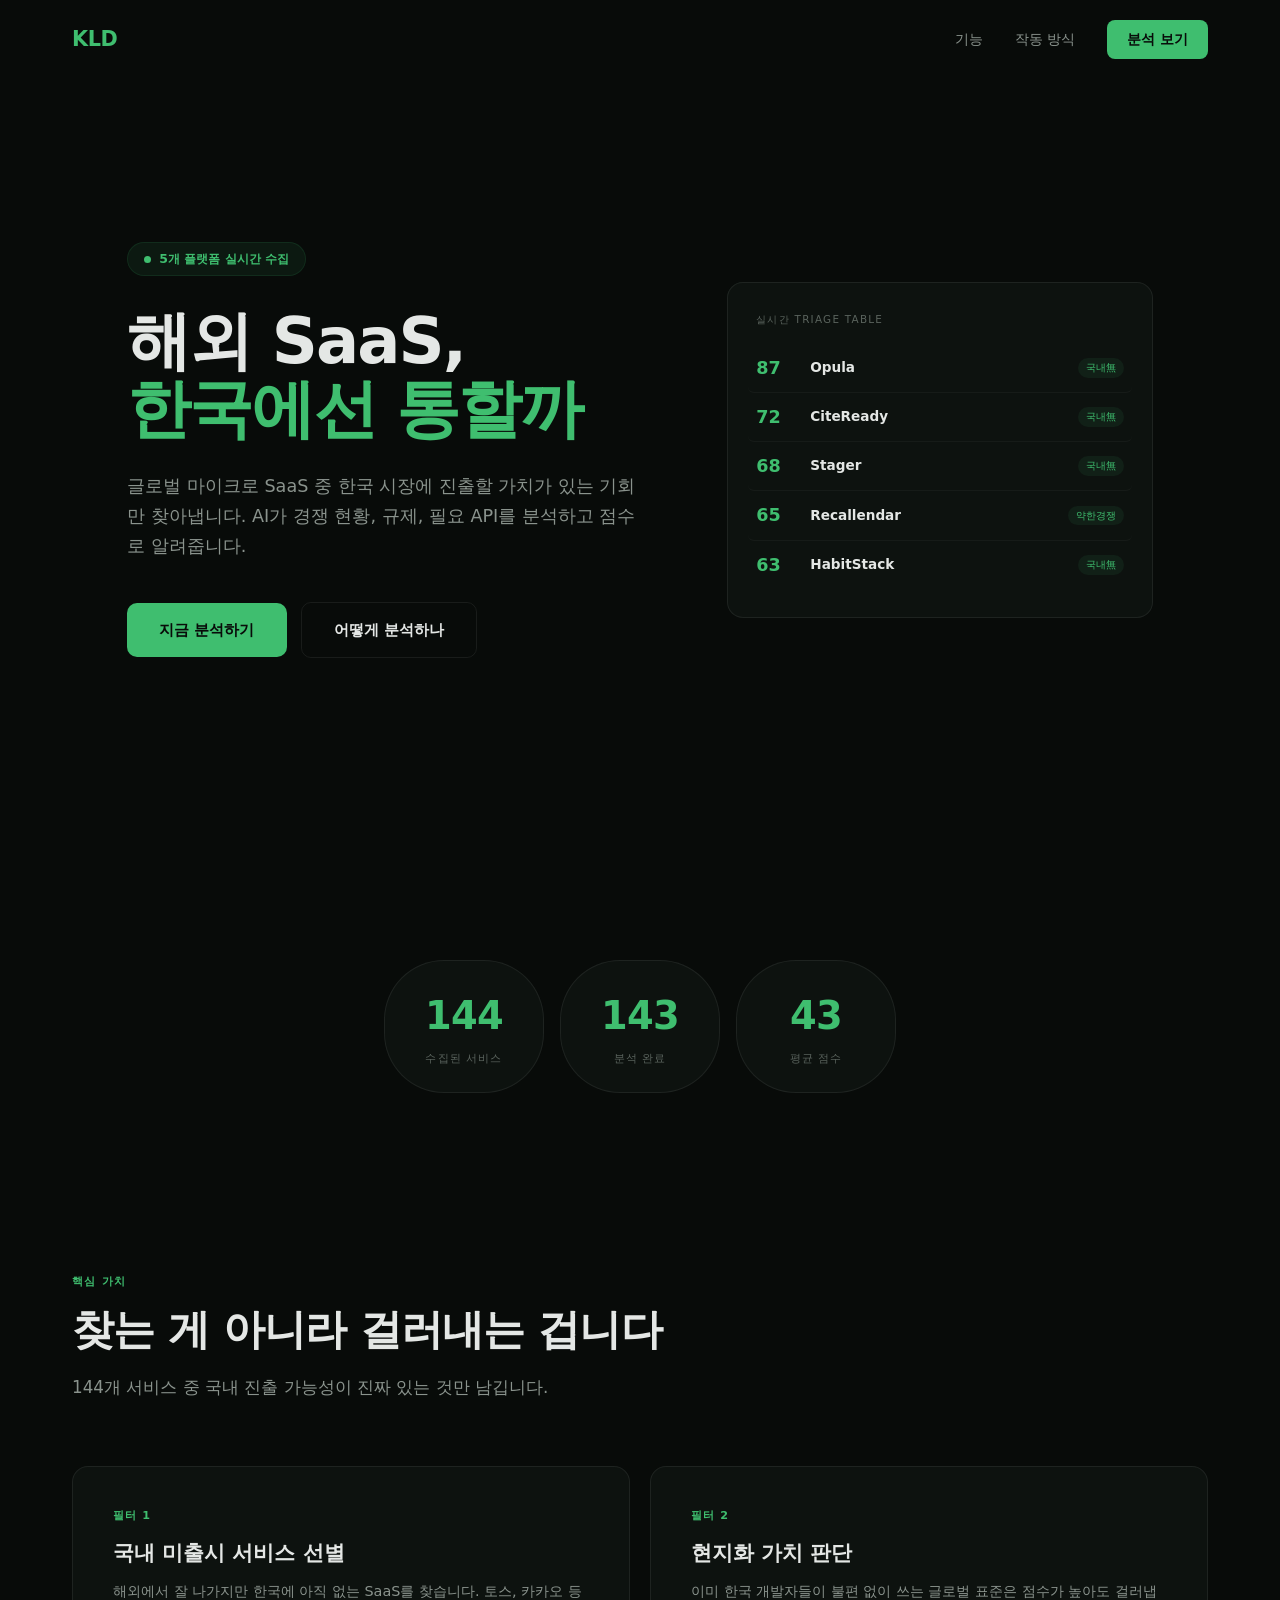
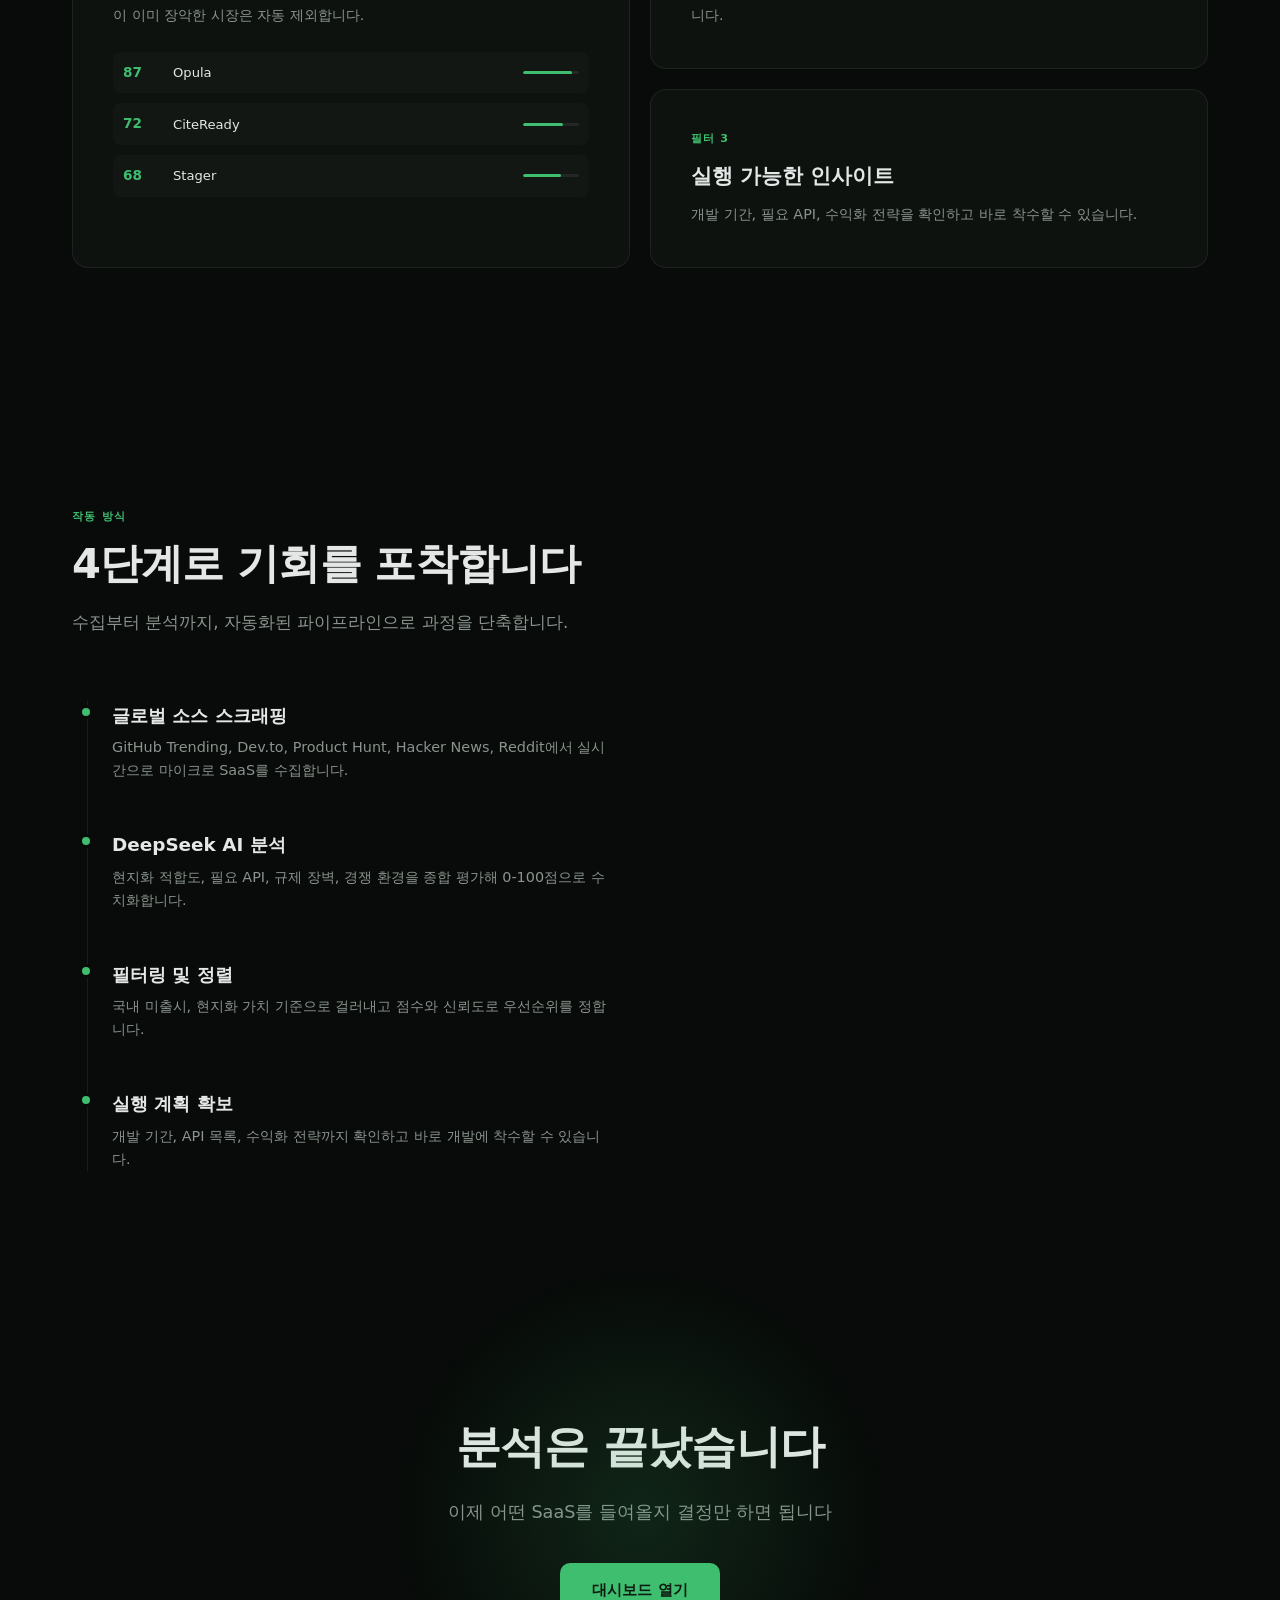
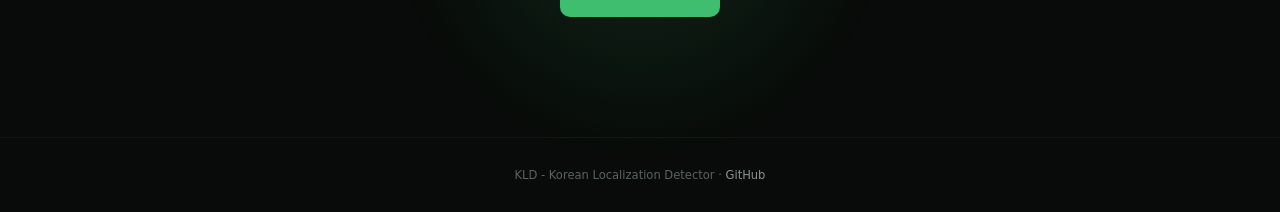
==== commit 0f65486c: "Complete ground-up redesign with Taste Skill methodology" ====
--- a/index.html
+++ b/index.html
@@ -4,224 +4,209 @@
     <meta charset="UTF-8">
     <meta name="viewport" content="width=device-width, initial-scale=1.0">
     <title>KLD — 해외 SaaS 한국 진출 분석기</title>
-    <meta name="description" content="GitHub, Dev.to, ProductHunt 등 5개 채널에서 마이크로 SaaS를 수집하고 한국 시장 적합도를 AI로 분석합니다.">
+    <meta name="description" content="해외에서 검증된 SaaS의 한국 시장 적합도를 AI로 분석합니다.">
     <style>
         :root {
-            --bg: #080c0a; --surface: #0e1410;
-            --green: #3FBE6F; --green-dim: rgba(63,190,111,0.08);
-            --gold: #D4A83C;
-            --text: #e8ece9; --text2: #88968c; --text3: #5a665e;
+            --bg: #080b09; --surface: #0d120f; --surface2: #131a15;
+            --green: #3FBE6F; --green-dim: rgba(63,190,111,0.08); --green-glow: rgba(63,190,111,0.15);
+            --text: #e4e7e5; --text2: #8a938d; --text3: #5a635d;
             --border: rgba(255,255,255,0.04); --border2: rgba(255,255,255,0.07);
-            --font: 'Inter', system-ui, -apple-system, sans-serif;
-        }
-        *, *::before, *::after { margin:0; padding:0; box-sizing:border-box; }
+            --radius: 16px;
+        }
+        * { margin:0; padding:0; box-sizing:border-box; }
         html { scroll-behavior:smooth; }
         body {
-            background:var(--bg); color:var(--text); font-family:var(--font);
-            font-size:16px; line-height:1.6; -webkit-font-smoothing:antialiased;
-            overflow-x:hidden;
-        }
-        .container { max-width:1100px; margin:0 auto; padding:0 24px; }
+            background:var(--bg); color:var(--text); font-family:system-ui,-apple-system,sans-serif;
+            font-size:16px; line-height:1.6; -webkit-font-smoothing:antialiased; overflow-x:hidden;
+        }
+        .container { max-width:1200px; margin:0 auto; padding:0 32px; }
 
         #particles { position:fixed; top:0; left:0; width:100%; height:100%; pointer-events:none; z-index:0; }
 
-        .hero {
-            min-height:100dvh; display:flex; align-items:center;
-            padding:0 0 80px; position:relative; z-index:1;
-        }
-        .hero-grid { display:grid; grid-template-columns:1fr 1fr; gap:60px; align-items:center; padding-top:40px; }
-        .hero-glow {
-            position:absolute; width:700px; height:700px;
-            background:radial-gradient(circle at 30% 50%, rgba(63,190,111,0.07) 0%, transparent 60%);
-            top:50%; left:0; transform:translateY(-50%); pointer-events:none;
-        }
-        .hero-badge {
-            display:inline-flex; align-items:center; gap:8px;
-            padding:5px 14px; border-radius:20px;
-            background:var(--green-dim); border:1px solid rgba(63,190,111,0.15);
-            color:var(--green); font-size:0.75rem; font-weight:600;
-            letter-spacing:0.04em; margin-bottom:28px;
-        }
-        .hero-badge .dot { width:6px; height:6px; border-radius:50%; background:var(--green); animation:pulse 2s ease infinite; }
-        @keyframes pulse { 0%,100%{opacity:1} 50%{opacity:0.4} }
-        .hero h1 {
-            font-size:clamp(2.4rem,5vw,3.6rem); font-weight:800;
-            line-height:1.08; letter-spacing:-0.03em; margin-bottom:24px;
-        }
-        .hero h1 em { font-style:normal; color:var(--green); }
-        .hero p {
-            font-size:1.05rem; color:var(--text2); max-width:480px;
-            line-height:1.7; margin-bottom:36px;
-        }
-        .hero-actions { display:flex; gap:12px; align-items:center; flex-wrap:wrap; }
-        .btn {
-            display:inline-flex; align-items:center; gap:8px;
-            padding:14px 28px; border-radius:8px; font-weight:600;
-            font-size:0.92rem; text-decoration:none; cursor:pointer;
-            transition:all 0.2s ease; border:none;
-        }
+        nav { position:fixed; top:0; left:0; right:0; z-index:100; padding:20px 0; transition:all 0.3s; }
+        nav.scrolled { background:rgba(8,11,9,0.9); backdrop-filter:blur(12px); padding:12px 0; border-bottom:1px solid var(--border); }
+        nav .container { display:flex; align-items:center; justify-content:space-between; }
+        .logo { font-weight:800; font-size:1.3rem; color:var(--green); text-decoration:none; letter-spacing:-0.02em; }
+        .nav-links { display:flex; align-items:center; gap:32px; }
+        .nav-links a { color:var(--text2); text-decoration:none; font-size:0.88rem; font-weight:500; transition:color 0.2s; }
+        .nav-links a:hover { color:var(--text); }
+        .nav-cta { background:var(--green); color:#080b09 !important; padding:8px 20px; border-radius:8px; font-weight:600 !important; }
+        .nav-cta:hover { background:#6ee7a7 !important; }
+
+        .hero { min-height:100dvh; display:flex; align-items:center; padding:80px 0; position:relative; z-index:1; }
+        .hero-grid { display:grid; grid-template-columns:1.1fr 0.9fr; gap:80px; align-items:center; }
+        .hero-tag { display:inline-flex; align-items:center; gap:8px; padding:6px 16px; border-radius:24px; background:var(--green-dim); border:1px solid rgba(63,190,111,0.12); color:var(--green); font-size:0.78rem; font-weight:600; margin-bottom:32px; }
+        .hero-tag .live { width:7px; height:7px; border-radius:50%; background:var(--green); animation:pulse 2s infinite; }
+        @keyframes pulse { 0%,100%{opacity:1} 50%{opacity:0.35} }
+        .hero h1 { font-size:clamp(2.6rem,5.5vw,4rem); font-weight:800; line-height:1.06; letter-spacing:-0.03em; margin-bottom:28px; }
+        .hero h1 span { color:var(--green); }
+        .hero p { font-size:1.1rem; color:var(--text2); max-width:520px; line-height:1.7; margin-bottom:40px; }
+        .hero-btns { display:flex; gap:14px; align-items:center; }
+        .btn { padding:15px 32px; border-radius:10px; font-weight:600; font-size:0.94rem; text-decoration:none; cursor:pointer; transition:all 0.2s; border:none; display:inline-flex; align-items:center; gap:8px; }
         .btn:active { transform:scale(0.97); }
-        .btn-primary { background:var(--green); color:#080c0a; }
-        .btn-primary:hover { background:#6ee7a7; transform:translateY(-1px); }
-        .btn-secondary { background:transparent; color:var(--text); border:1px solid var(--border2); }
-        .btn-secondary:hover { border-color:var(--green); color:var(--green); }
-        .hero-visual {
-            position:relative; display:flex; align-items:center; justify-content:center;
-        }
-        .hero-card {
-            background:var(--surface); border:1px solid var(--border2); border-radius:14px;
-            padding:28px; width:100%; max-width:380px;
-        }
-        .hero-card .row { display:flex; align-items:center; gap:12px; padding:10px 0; border-bottom:1px solid var(--border); }
-        .hero-card .row:last-child { border-bottom:none; }
-        .hero-card .score { font-weight:800; font-size:1.2rem; color:var(--green); min-width:48px; font-variant-numeric:tabular-nums; }
-        .hero-card .name { font-weight:600; font-size:0.88rem; flex:1; }
-        .hero-card .tag { font-size:0.65rem; padding:3px 8px; border-radius:4px; background:var(--green-dim); color:var(--green); }
-
-        .stats {
-            border-top:1px solid var(--border); border-bottom:1px solid var(--border);
-            background:var(--surface); padding:48px 0; position:relative; z-index:1;
-        }
-        .stats-grid { display:grid; grid-template-columns:repeat(3,1fr); gap:16px; text-align:center; }
-        .stat-value { font-size:2.8rem; font-weight:800; color:var(--green); letter-spacing:-0.02em; font-variant-numeric:tabular-nums; }
-        .stat-label { font-size:0.72rem; color:var(--text3); text-transform:uppercase; letter-spacing:0.1em; margin-top:4px; }
-
-        .section { padding:100px 0; position:relative; z-index:1; }
-        .section-label { font-size:0.72rem; font-weight:700; color:var(--green); text-transform:uppercase; letter-spacing:0.1em; margin-bottom:12px; }
-        .section h2 { font-size:2.4rem; font-weight:800; letter-spacing:-0.02em; line-height:1.15; margin-bottom:16px; }
-        .section .subtitle { color:var(--text2); font-size:1rem; max-width:560px; line-height:1.65; margin-bottom:64px; }
-
-        .feature-row { display:grid; grid-template-columns:1fr 1fr; gap:80px; align-items:center; margin-bottom:80px; }
-        .feature-row:last-child { margin-bottom:0; }
-        .feature-row.reverse .feature-visual { order:-1; }
-        .feature-num { font-size:0.7rem; font-weight:700; color:var(--green); letter-spacing:0.1em; margin-bottom:8px; }
-        .feature-text h3 { font-size:1.5rem; font-weight:700; margin-bottom:12px; letter-spacing:-0.01em; }
-        .feature-text p { color:var(--text2); line-height:1.7; font-size:0.95rem; }
-        .feature-visual {
-            background:var(--surface); border:1px solid var(--border2);
-            border-radius:14px; padding:24px;
-        }
-        .mini-table { display:flex; flex-direction:column; gap:8px; }
-        .mini-row { display:flex; align-items:center; gap:10px; padding:8px 10px; background:rgba(255,255,255,0.02); border-radius:6px; }
-        .mini-row .m-score { font-weight:700; color:var(--green); min-width:40px; font-size:0.85rem; font-variant-numeric:tabular-nums; }
-        .mini-row .m-name { flex:1; font-size:0.82rem; color:var(--text); }
-        .mini-row .m-bar { width:60px; height:3px; background:var(--border2); border-radius:2px; overflow:hidden; }
-        .mini-row .m-fill { height:100%; background:var(--green); border-radius:2px; }
-
-        .steps-grid { display:grid; grid-template-columns:repeat(2,1fr); gap:1px; background:var(--border); border-radius:14px; overflow:hidden; }
-        .step-card {
-            background:var(--surface); padding:36px; position:relative;
-            transition:background 0.2s;
-        }
-        .step-card:hover { background:rgba(255,255,255,0.015); }
-        .step-num { font-size:2.5rem; font-weight:800; color:var(--green); opacity:0.25; position:absolute; top:20px; right:28px; }
-        .step-card h3 { font-size:1.05rem; font-weight:700; margin-bottom:8px; }
-        .step-card p { color:var(--text2); font-size:0.9rem; line-height:1.6; }
-
-        .cta {
-            text-align:center; padding:100px 0;
-            border-top:1px solid var(--border); position:relative; z-index:1;
-        }
-        .cta h2 { font-size:2.2rem; font-weight:800; letter-spacing:-0.02em; margin-bottom:12px; }
-        .cta p { color:var(--text2); font-size:1rem; margin-bottom:32px; }
-
-        footer {
-            padding:24px 0; text-align:center; color:var(--text3);
-            font-size:0.72rem; border-top:1px solid var(--border);
-            position:relative; z-index:1;
-        }
+        .btn-fill { background:var(--green); color:#080b09; }
+        .btn-fill:hover { background:#5ad67f; transform:translateY(-1px); }
+        .btn-outline { background:transparent; color:var(--text); border:1px solid var(--border2); }
+        .btn-outline:hover { border-color:var(--green); color:var(--green); }
+
+        .hero-preview {
+            background:var(--surface); border:1px solid var(--border2); border-radius:var(--radius);
+            padding:28px; position:relative;
+        }
+        .hero-preview::after {
+            content:''; position:absolute; inset:-1px; border-radius:var(--radius);
+            background:radial-gradient(circle at 30% 20%, var(--green-glow), transparent 70%);
+            pointer-events:none; z-index:-1;
+        }
+        .preview-header { font-size:0.65rem; color:var(--text3); text-transform:uppercase; letter-spacing:0.12em; margin-bottom:16px; }
+        .preview-row { display:flex; align-items:center; gap:12px; padding:10px 0; border-bottom:1px solid var(--border); transition:background 0.15s; border-radius:6px; padding:10px 8px; margin:0 -8px; }
+        .preview-row:hover { background:rgba(255,255,255,0.02); }
+        .preview-row:last-child { border-bottom:none; }
+        .pv-score { font-weight:800; font-size:1.1rem; color:var(--green); min-width:42px; font-variant-numeric:tabular-nums; }
+        .pv-name { flex:1; font-size:0.85rem; font-weight:600; }
+        .pv-tag { font-size:0.62rem; padding:2px 8px; border-radius:10px; background:var(--green-dim); color:var(--green); white-space:nowrap; }
+
+        .stats-wrap { padding:60px 0; position:relative; z-index:1; }
+        .stats-pills { display:flex; gap:16px; justify-content:center; flex-wrap:wrap; }
+        .stat-pill { background:var(--surface); border:1px solid var(--border2); border-radius:60px; padding:24px 40px; text-align:center; min-width:160px; }
+        .stat-pill .val { font-size:2.4rem; font-weight:800; color:var(--green); letter-spacing:-0.02em; font-variant-numeric:tabular-nums; }
+        .stat-pill .lbl { font-size:0.68rem; color:var(--text3); text-transform:uppercase; letter-spacing:0.1em; margin-top:4px; }
+
+        .section { padding:120px 0; position:relative; z-index:1; }
+        .section-eyebrow { font-size:0.7rem; font-weight:700; color:var(--green); text-transform:uppercase; letter-spacing:0.12em; margin-bottom:16px; }
+        .section h2 { font-size:2.6rem; font-weight:800; letter-spacing:-0.02em; line-height:1.12; margin-bottom:20px; max-width:700px; }
+        .section .lead { color:var(--text2); font-size:1.05rem; max-width:560px; line-height:1.7; margin-bottom:64px; }
+
+        .bento { display:grid; grid-template-columns:1fr 1fr; grid-template-rows:auto auto; gap:20px; }
+        .bento-card {
+            background:var(--surface); border:1px solid var(--border2); border-radius:var(--radius);
+            padding:40px; transition:all 0.3s; position:relative; overflow:hidden;
+        }
+        .bento-card:hover { border-color:rgba(63,190,111,0.2); transform:translateY(-2px); }
+        .bento-card.featured { grid-row:span 2; display:flex; flex-direction:column; justify-content:center; }
+        .bento-card .num { font-size:0.7rem; font-weight:700; color:var(--green); letter-spacing:0.1em; margin-bottom:12px; }
+        .bento-card h3 { font-size:1.3rem; font-weight:700; margin-bottom:10px; }
+        .bento-card p { color:var(--text2); font-size:0.9rem; line-height:1.65; }
+        .bento-card .illustration { margin-top:24px; flex:1; }
+        .bento-bar { display:flex; flex-direction:column; gap:10px; }
+        .bento-bar-row { display:flex; align-items:center; gap:12px; padding:10px; background:rgba(255,255,255,0.02); border-radius:8px; }
+        .bento-bar-row .bb-score { font-weight:700; color:var(--green); min-width:38px; font-size:0.85rem; }
+        .bento-bar-row .bb-name { flex:1; font-size:0.82rem; }
+        .bento-bar-row .bb-bar { width:56px; height:3px; background:var(--border2); border-radius:2px; overflow:hidden; }
+        .bento-bar-row .bb-fill { height:100%; background:var(--green); border-radius:2px; }
+
+        .timeline { position:relative; padding-left:40px; }
+        .timeline::before { content:''; position:absolute; left:15px; top:0; bottom:0; width:1px; background:var(--border2); }
+        .tl-item { position:relative; padding-bottom:48px; }
+        .tl-item:last-child { padding-bottom:0; }
+        .tl-dot { position:absolute; left:-33px; top:4px; width:14px; height:14px; border-radius:50%; background:var(--green); border:3px solid var(--bg); z-index:1; }
+        .tl-item h3 { font-size:1.15rem; font-weight:700; margin-bottom:6px; }
+        .tl-item p { color:var(--text2); font-size:0.9rem; line-height:1.6; max-width:500px; }
+
+        .cta-section { text-align:center; padding:120px 0; position:relative; z-index:1; }
+        .cta-section h2 { font-size:2.8rem; font-weight:800; letter-spacing:-0.02em; margin-bottom:16px; }
+        .cta-section p { color:var(--text2); font-size:1.1rem; margin-bottom:36px; }
+        .cta-glow { position:absolute; width:500px; height:500px; background:radial-gradient(circle,var(--green-glow),transparent 70%); top:50%; left:50%; transform:translate(-50%,-50%); pointer-events:none; }
+
+        footer { padding:28px 0; text-align:center; color:var(--text3); font-size:0.72rem; border-top:1px solid var(--border); position:relative; z-index:1; }
         footer a { color:var(--text2); text-decoration:none; }
         footer a:hover { color:var(--green); }
 
-        .reveal { opacity:0; transform:translateY(24px); transition:all 0.6s cubic-bezier(0.16,1,0.3,1); }
+        .reveal { opacity:0; transform:translateY(20px); transition:all 0.6s cubic-bezier(0.16,1,0.3,1); }
         .reveal.visible { opacity:1; transform:translateY(0); }
 
         @media (max-width:768px) {
-            .hero { min-height:auto; }
-            .hero-grid { grid-template-columns:1fr; gap:40px; padding-top:60px; }
-            .hero-visual { display:none; }
-            .hero h1 { font-size:2rem; }
-            .hero-actions { flex-direction:column; align-items:stretch; }
+            .container { padding:0 20px; }
+            .hero { min-height:auto; padding:100px 0 60px; }
+            .hero-grid { grid-template-columns:1fr; gap:40px; }
+            .hero h1 { font-size:2.2rem; }
+            .hero-btns { flex-direction:column; align-items:stretch; }
+            .hero-preview { display:none; }
             .btn { justify-content:center; }
-            .stats-grid { grid-template-columns:repeat(3,1fr); gap:12px; }
-            .stat-value { font-size:1.8rem; }
-            .feature-row { grid-template-columns:1fr; gap:32px; }
-            .feature-row.reverse .feature-visual { order:0; }
-            .steps-grid { grid-template-columns:1fr; }
-            .section { padding:60px 0; }
-            .section h2 { font-size:1.8rem; }
-            .cta { padding:60px 0; }
-            .cta h2 { font-size:1.6rem; }
+            .stats-pills { gap:10px; }
+            .stat-pill { padding:18px 24px; min-width:100px; }
+            .stat-pill .val { font-size:1.6rem; }
+            .bento { grid-template-columns:1fr; grid-template-rows:auto; }
+            .bento-card.featured { grid-row:span 1; }
+            .section { padding:72px 0; }
+            .section h2 { font-size:1.9rem; }
+            .cta-section { padding:72px 0; }
+            .cta-section h2 { font-size:2rem; }
+            .timeline { padding-left:30px; }
+            .tl-dot { left:-23px; }
         }
     </style>
 </head>
 <body>
 <canvas id="particles"></canvas>
 
+<nav id="nav">
+    <div class="container">
+        <a href="/" class="logo">KLD</a>
+        <div class="nav-links">
+            <a href="#features">기능</a>
+            <a href="#how">작동 방식</a>
+            <a href="dashboard.html" class="nav-cta">분석 보기</a>
+        </div>
+    </div>
+</nav>
+
 <section class="hero">
-    <div class="hero-glow"></div>
     <div class="container hero-grid">
         <div>
-            <div class="hero-badge"><span class="dot"></span>5개 플랫폼 실시간 수집 중</div>
-            <h1>해외에서 통한 SaaS,<br><em>한국에서는?</em></h1>
-            <p>GitHub, Dev.to, Product Hunt, Hacker News, Reddit에서 검증된 마이크로 SaaS를 찾아 한국 진출 가능성을 수치화합니다. 국내 경쟁 현황, 필요 API, 규제 리스크까지.</p>
-            <div class="hero-actions">
-                <a href="dashboard.html" class="btn btn-primary">지금 탐색하기</a>
-                <a href="#how" class="btn btn-secondary">분석 과정 보기</a>
-            </div>
-        </div>
-        <div class="hero-visual">
-            <div class="hero-card">
-                <div class="row"><span class="score">87</span><span class="name">Opula - 자산 추적</span><span class="tag">국내無</span></div>
-                <div class="row"><span class="score">72</span><span class="name">CiteReady - AI 최적화</span><span class="tag">국내無</span></div>
-                <div class="row"><span class="score">68</span><span class="name">Stager - 이벤트 관리</span><span class="tag">국내無</span></div>
-                <div class="row"><span class="score">65</span><span class="name">Recallendar - 일정 AI</span><span class="tag">약한경쟁</span></div>
-            </div>
+            <div class="hero-tag"><span class="live"></span>5개 플랫폼 실시간 수집</div>
+            <h1>해외 SaaS,<br><span>한국에선 통할까</span></h1>
+            <p>글로벌 마이크로 SaaS 중 한국 시장에 진출할 가치가 있는 기회만 찾아냅니다. AI가 경쟁 현황, 규제, 필요 API를 분석하고 점수로 알려줍니다.</p>
+            <div class="hero-btns">
+                <a href="dashboard.html" class="btn btn-fill">지금 분석하기</a>
+                <a href="#how" class="btn btn-outline">어떻게 분석하나</a>
+            </div>
+        </div>
+        <div class="hero-preview">
+            <div class="preview-header">실시간 Triage Table</div>
+            <div class="preview-row"><span class="pv-score">87</span><span class="pv-name">Opula</span><span class="pv-tag">국내無</span></div>
+            <div class="preview-row"><span class="pv-score">72</span><span class="pv-name">CiteReady</span><span class="pv-tag">국내無</span></div>
+            <div class="preview-row"><span class="pv-score">68</span><span class="pv-name">Stager</span><span class="pv-tag">국내無</span></div>
+            <div class="preview-row"><span class="pv-score">65</span><span class="pv-name">Recallendar</span><span class="pv-tag">약한경쟁</span></div>
+            <div class="preview-row"><span class="pv-score">63</span><span class="pv-name">HabitStack</span><span class="pv-tag">국내無</span></div>
         </div>
     </div>
 </section>
 
-<div class="stats">
-    <div class="container stats-grid">
-        <div><div class="stat-value" id="stat-total">144</div><div class="stat-label">수집된 서비스</div></div>
-        <div><div class="stat-value" id="stat-analyzed">143</div><div class="stat-label">분석 완료</div></div>
-        <div><div class="stat-value" id="stat-score">43</div><div class="stat-label">평균 점수</div></div>
+<div class="stats-wrap">
+    <div class="container stats-pills">
+        <div class="stat-pill"><div class="val" id="st-total">144</div><div class="lbl">수집된 서비스</div></div>
+        <div class="stat-pill"><div class="val" id="st-analyzed">143</div><div class="lbl">분석 완료</div></div>
+        <div class="stat-pill"><div class="val" id="st-score">43</div><div class="lbl">평균 점수</div></div>
     </div>
 </div>
 
-<section class="section">
-    <div class="container">
-        <div class="section-label">핵심 기능</div>
-        <h2>찾는 게 아니라<br>걸러내는 겁니다</h2>
-        <p class="subtitle">수집된 서비스 중 진짜 기회만 남깁니다. 국내에 이미 있는 서비스, 현지화 가치가 낮은 글로벌 표준 도구는 자동 제외.</p>
-
-        <div class="feature-row reveal">
-            <div class="feature-text">
-                <div class="feature-num">필터 1</div>
+<section class="section" id="features">
+    <div class="container">
+        <div class="section-eyebrow">핵심 가치</div>
+        <h2>찾는 게 아니라 걸러내는 겁니다</h2>
+        <p class="lead">144개 서비스 중 국내 진출 가능성이 진짜 있는 것만 남깁니다.</p>
+
+        <div class="bento">
+            <div class="bento-card featured reveal">
+                <div class="num">필터 1</div>
                 <h3>국내 미출시 서비스 선별</h3>
-                <p>해외에서는 잘 나가지만 한국에는 아직 진출하지 않은 SaaS를 찾아냅니다. 토스, 카카오 같은 대기업이 이미 장악한 시장은 자동 필터링.</p>
-            </div>
-            <div class="feature-visual">
-                <div class="mini-table">
-                    <div class="mini-row"><span class="m-score">87</span><span class="m-name">Opula</span><div class="m-bar"><div class="m-fill" style="width:87%"></div></div></div>
-                    <div class="mini-row"><span class="m-score">72</span><span class="m-name">CiteReady</span><div class="m-bar"><div class="m-fill" style="width:72%"></div></div></div>
-                    <div class="mini-row"><span class="m-score">68</span><span class="m-name">Stager</span><div class="m-bar"><div class="m-fill" style="width:68%"></div></div></div>
+                <p>해외에서 잘 나가지만 한국에 아직 없는 SaaS를 찾습니다. 토스, 카카오 등이 이미 장악한 시장은 자동 제외합니다.</p>
+                <div class="illustration bento-bar">
+                    <div class="bento-bar-row"><span class="bb-score">87</span><span class="bb-name">Opula</span><div class="bb-bar"><div class="bb-fill" style="width:87%"></div></div></div>
+                    <div class="bento-bar-row"><span class="bb-score">72</span><span class="bb-name">CiteReady</span><div class="bb-bar"><div class="bb-fill" style="width:72%"></div></div></div>
+                    <div class="bento-bar-row"><span class="bb-score">68</span><span class="bb-name">Stager</span><div class="bb-bar"><div class="bb-fill" style="width:68%"></div></div></div>
                 </div>
             </div>
-        </div>
-
-        <div class="feature-row reverse reveal">
-            <div class="feature-text">
-                <div class="feature-num">필터 2</div>
+            <div class="bento-card reveal">
+                <div class="num">필터 2</div>
                 <h3>현지화 가치 판단</h3>
-                <p>한국 개발자들이 이미 불편함 없이 사용하는 글로벌 표준 도구는 걸러냅니다. testify, Prometheus 같은 오픈소스는 점수가 높아도 한국어판 만들 이유가 없습니다.</p>
-            </div>
-            <div class="feature-visual">
-                <div class="mini-table">
-                    <div class="mini-row"><span class="m-score" style="color:var(--text3)">85</span><span class="m-name">testify</span><span style="color:var(--text3);font-size:0.7rem">현지화 가치 낮음</span></div>
-                    <div class="mini-row"><span class="m-score" style="color:var(--text3)">85</span><span class="m-name">Prometheus</span><span style="color:var(--text3);font-size:0.7rem">현지화 가치 낮음</span></div>
-                    <div class="mini-row"><span class="m-score">72</span><span class="m-name">CiteReady</span><span style="color:var(--green);font-size:0.7rem">국내 미출시</span></div>
-                </div>
+                <p>이미 한국 개발자들이 불편 없이 쓰는 글로벌 표준은 점수가 높아도 걸러냅니다.</p>
+            </div>
+            <div class="bento-card reveal">
+                <div class="num">필터 3</div>
+                <h3>실행 가능한 인사이트</h3>
+                <p>개발 기간, 필요 API, 수익화 전략을 확인하고 바로 착수할 수 있습니다.</p>
             </div>
         </div>
     </div>
@@ -229,67 +214,70 @@
 
 <section class="section" id="how">
     <div class="container">
-        <div class="section-label">작동 방식</div>
+        <div class="section-eyebrow">작동 방식</div>
         <h2>4단계로 기회를 포착합니다</h2>
-        <p class="subtitle">스크래핑부터 AI 분석까지, 자동화된 파이프라인이 당신의 다음 프로젝트 후보를 찾아냅니다.</p>
-
-        <div class="steps-grid">
-            <div class="step-card">
-                <div class="step-num">01</div>
-                <h3>글로벌 소스 수집</h3>
+        <p class="lead">수집부터 분석까지, 자동화된 파이프라인으로 과정을 단축합니다.</p>
+
+        <div class="timeline">
+            <div class="tl-item reveal">
+                <div class="tl-dot"></div>
+                <h3>글로벌 소스 스크래핑</h3>
                 <p>GitHub Trending, Dev.to, Product Hunt, Hacker News, Reddit에서 실시간으로 마이크로 SaaS를 수집합니다.</p>
             </div>
-            <div class="step-card">
-                <div class="step-num">02</div>
-                <h3>AI 분석</h3>
-                <p>DeepSeek가 현지화 적합도, 필요 API, 규제 장벽, 경쟁 환경을 종합 평가해 점수화합니다.</p>
-            </div>
-            <div class="step-card">
-                <div class="step-num">03</div>
-                <h3>Triage Table 탐색</h3>
-                <p>국내 미출시, 현지화 가치 기준으로 필터링하고 점수로 우선순위를 정합니다.</p>
-            </div>
-            <div class="step-card">
-                <div class="step-num">04</div>
-                <h3>바로 실행</h3>
-                <p>예상 개발 기간, 필요 API 목록, 수익화 전략까지 확인하고 바로 개발에 착수하세요.</p>
+            <div class="tl-item reveal">
+                <div class="tl-dot"></div>
+                <h3>DeepSeek AI 분석</h3>
+                <p>현지화 적합도, 필요 API, 규제 장벽, 경쟁 환경을 종합 평가해 0-100점으로 수치화합니다.</p>
+            </div>
+            <div class="tl-item reveal">
+                <div class="tl-dot"></div>
+                <h3>필터링 및 정렬</h3>
+                <p>국내 미출시, 현지화 가치 기준으로 걸러내고 점수와 신뢰도로 우선순위를 정합니다.</p>
+            </div>
+            <div class="tl-item reveal">
+                <div class="tl-dot"></div>
+                <h3>실행 계획 확보</h3>
+                <p>개발 기간, API 목록, 수익화 전략까지 확인하고 바로 개발에 착수할 수 있습니다.</p>
             </div>
         </div>
     </div>
 </section>
 
-<div class="cta">
+<div class="cta-section">
+    <div class="cta-glow"></div>
     <div class="container">
         <h2>분석은 끝났습니다</h2>
-        <p>이제 어떤 SaaS를 한국에 들여올지 결정만 하면 됩니다.</p>
-        <a href="dashboard.html" class="btn btn-primary">대시보드 열기</a>
+        <p>이제 어떤 SaaS를 들여올지 결정만 하면 됩니다</p>
+        <a href="dashboard.html" class="btn btn-fill">대시보드 열기</a>
     </div>
 </div>
 
 <footer>
-    <div class="container">
-        KLD - Korean Localization Detector &middot; <a href="https://github.com/hwan7256/korean-localization-detector">GitHub</a>
-    </div>
+    <div class="container">KLD - Korean Localization Detector &middot; <a href="https://github.com/hwan7256/korean-localization-detector">GitHub</a></div>
 </footer>
 
 <script>
 const canvas=document.getElementById('particles'),ctx=canvas.getContext('2d');
-let particles=[];
-function resize(){canvas.width=window.innerWidth;canvas.height=window.innerHeight}
-resize();window.addEventListener('resize',resize);
-class Particle{constructor(){this.reset();this.y=Math.random()*canvas.height}
-reset(){this.x=Math.random()*canvas.width;this.y=-10;this.size=Math.random()*2+0.5;this.speed=Math.random()*0.6+0.2;this.opacity=Math.random()*0.35+0.08;this.hue=Math.random()>0.7?145:0}
-update(){this.y+=this.speed;if(this.y>canvas.height+10)this.reset()}
-draw(){ctx.beginPath();ctx.arc(this.x,this.y,this.size,0,Math.PI*2);ctx.fillStyle=this.hue?`hsla(${this.hue},65%,55%,${this.opacity})`:`rgba(255,255,255,${this.opacity})`;ctx.fill()}}
-for(let i=0;i<60;i++)particles.push(new Particle());
-function animate(){ctx.clearRect(0,0,canvas.width,canvas.height);particles.forEach(p=>{p.update();p.draw()});requestAnimationFrame(animate)}
-animate();
-const observer=new IntersectionObserver((e)=>{e.forEach(x=>{if(x.isIntersecting)x.target.classList.add('visible')})},{threshold:0.15,rootMargin:'0px 0px -40px 0px'});
-document.querySelectorAll('.reveal').forEach(el=>observer.observe(el));
+let p=[];
+function rs(){canvas.width=window.innerWidth;canvas.height=window.innerHeight}
+rs();addEventListener('resize',rs);
+class P{constructor(){this.r();this.y=Math.random()*canvas.height}
+r(){this.x=Math.random()*canvas.width;this.y=-10;this.s=Math.random()*1.8+0.5;this.v=Math.random()*0.5+0.15;this.o=Math.random()*0.3+0.06;this.h=Math.random()>0.65?145:0}
+u(){this.y+=this.v;if(this.y>canvas.height+10)this.r()}
+d(){ctx.beginPath();ctx.arc(this.x,this.y,this.s,0,2*Math.PI);ctx.fillStyle=this.h?`hsla(${this.h},60%,52%,${this.o})`:`rgba(255,255,255,${this.o})`;ctx.fill()}}
+for(let i=0;i<70;i++)p.push(new P());
+(function a(){ctx.clearRect(0,0,canvas.width,canvas.height);p.forEach(x=>{x.u();x.d()});requestAnimationFrame(a)})();
+
+const nav=document.getElementById('nav');
+addEventListener('scroll',()=>nav.classList.toggle('scrolled',scrollY>40));
+
+const obs=new IntersectionObserver(e=>e.forEach(x=>{if(x.isIntersecting)x.target.classList.add('visible')}),{threshold:0.12,rootMargin:'0px 0px -30px 0px'});
+document.querySelectorAll('.reveal').forEach(el=>obs.observe(el));
+
 fetch('https://api.kld.lat/api/stats').then(r=>r.json()).then(d=>{
-document.getElementById('stat-total').textContent=d.total_services||144;
-document.getElementById('stat-analyzed').textContent=d.total_analyzed||143;
-document.getElementById('stat-score').textContent=Math.round(d.avg_localization_score)||43;
+    document.getElementById('st-total').textContent=d.total_services||144;
+    document.getElementById('st-analyzed').textContent=d.total_analyzed||143;
+    document.getElementById('st-score').textContent=Math.round(d.avg_localization_score)||43;
 }).catch(()=>{});
 </script>
 </body>
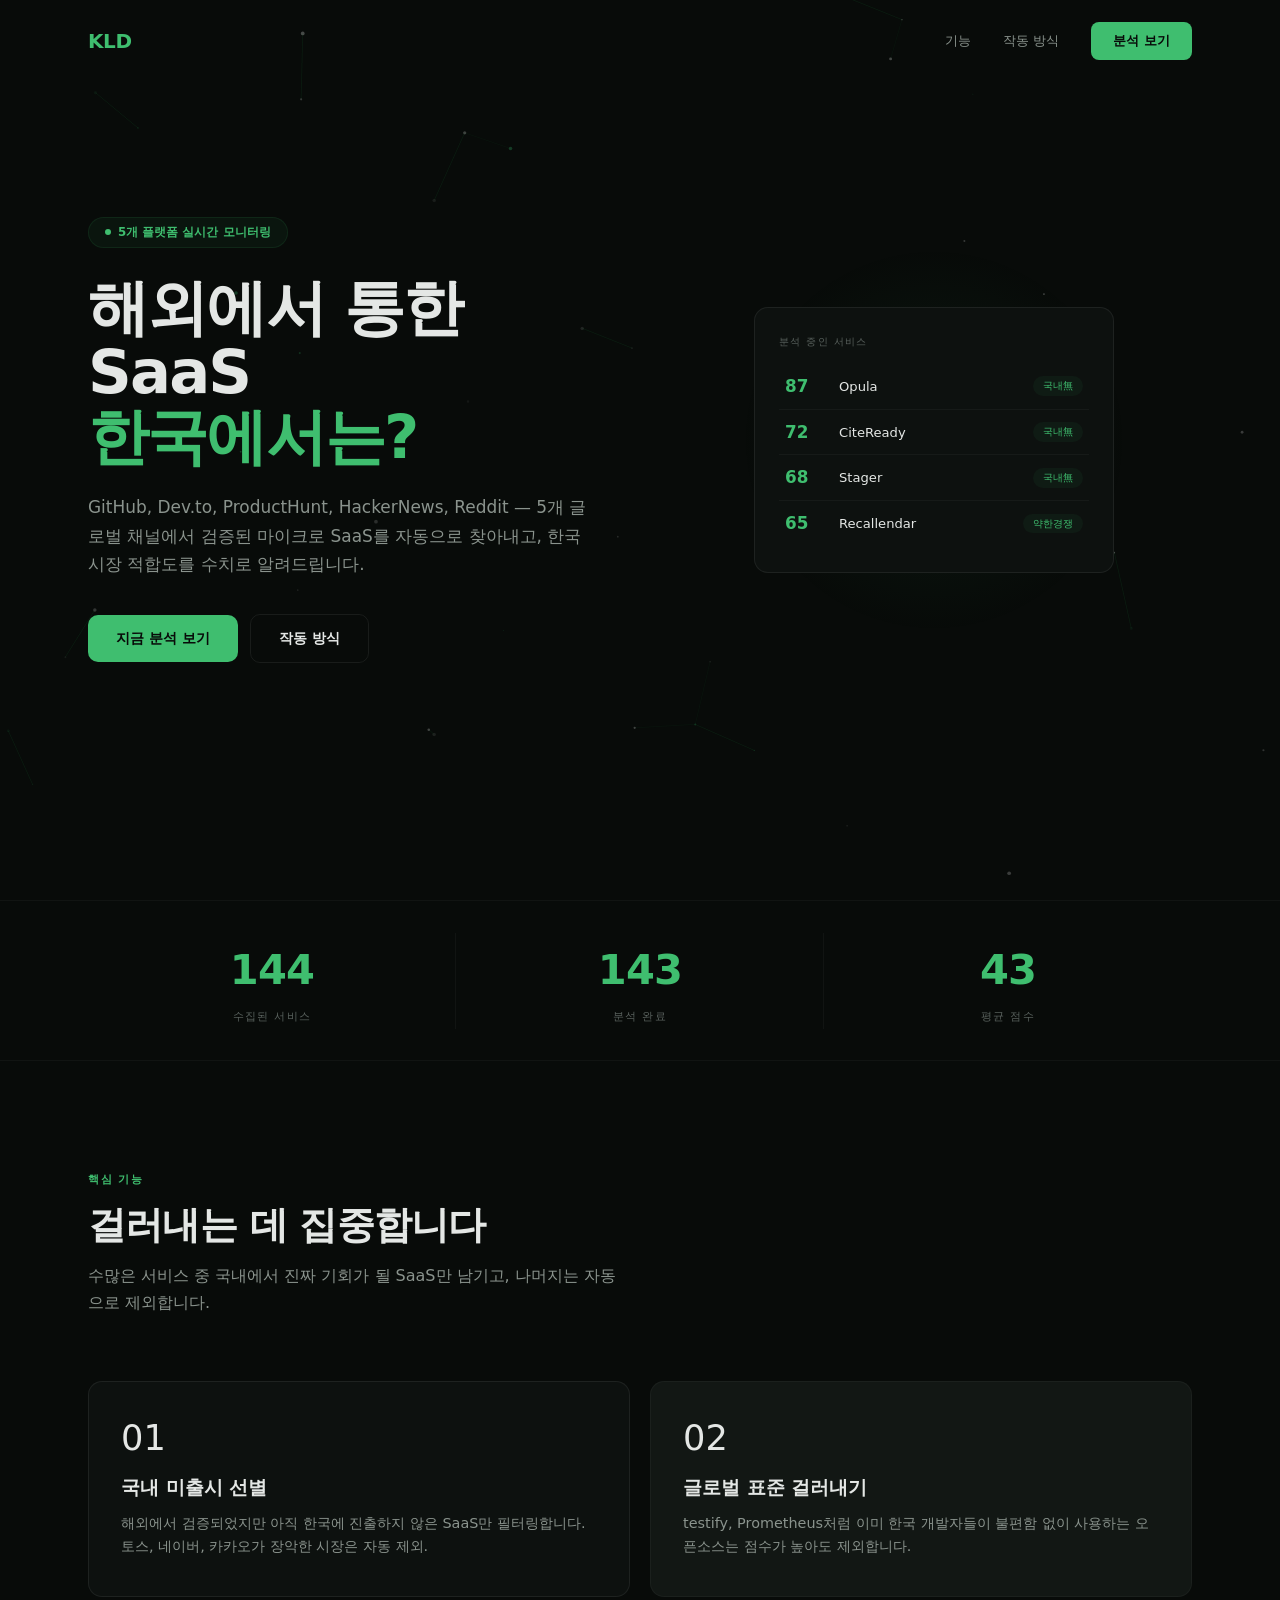
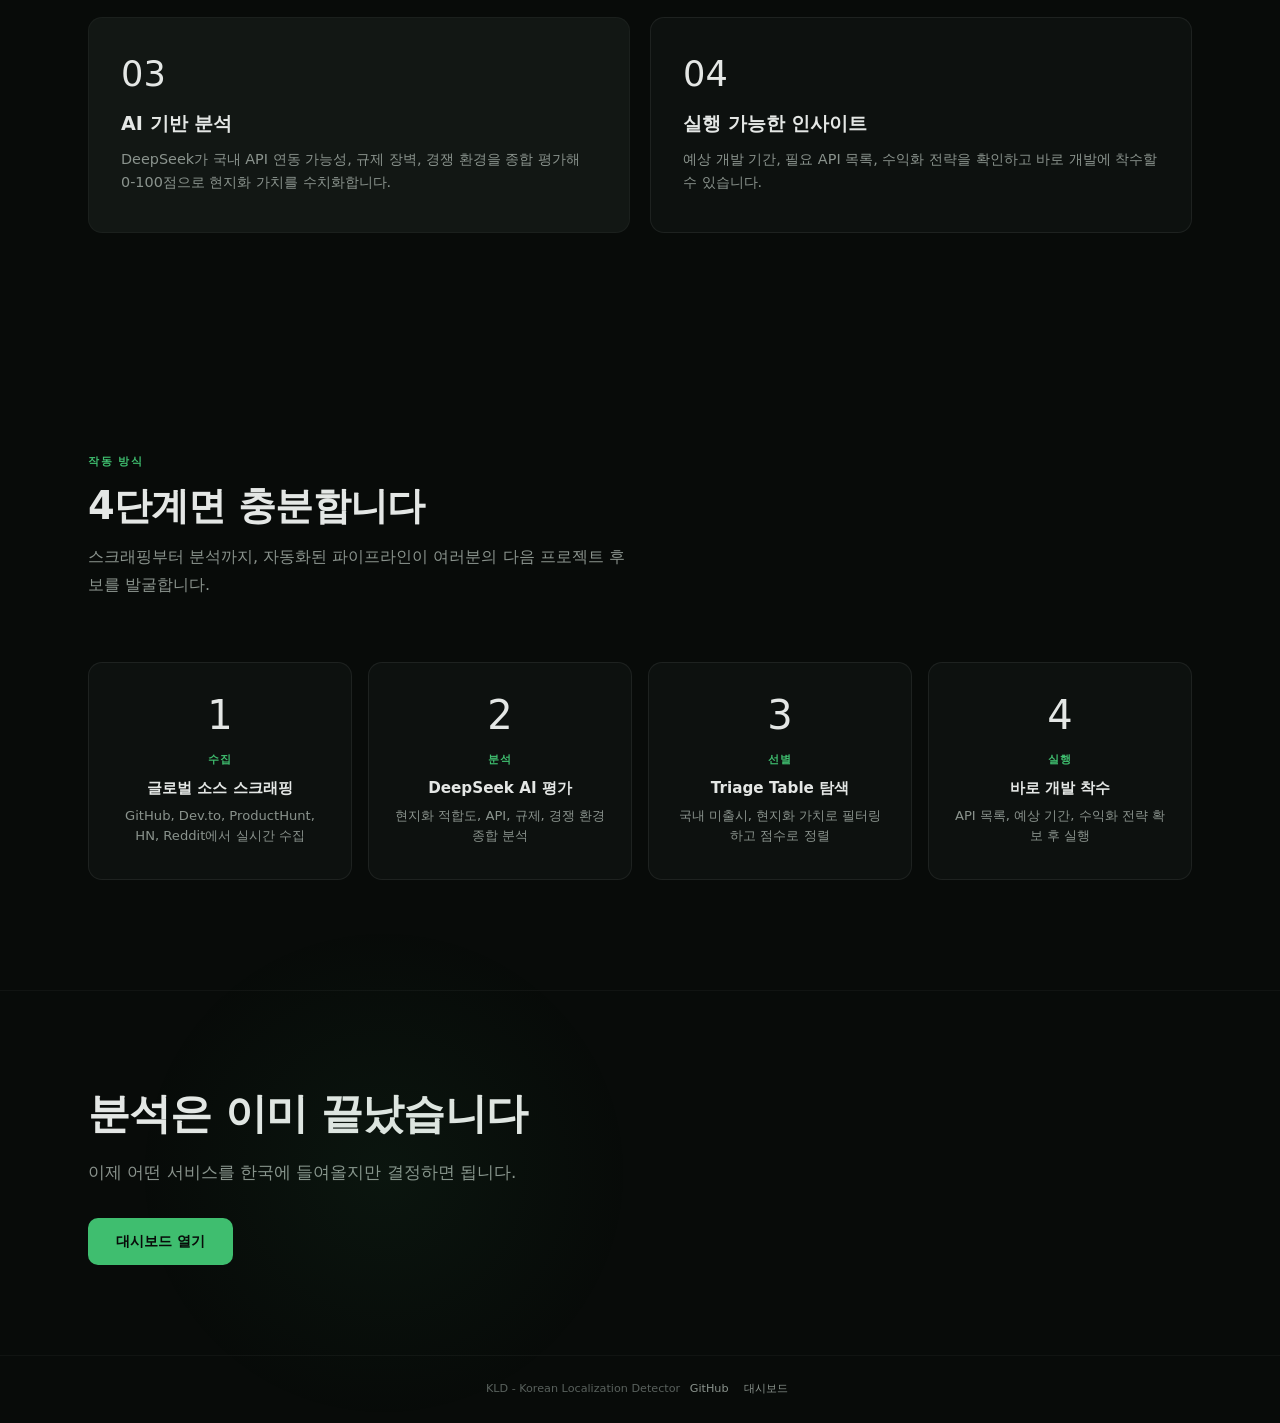
==== commit 9e82d53c: "Taste Skill ground-up redesign by agy — strict anti-slop, 5 layout families" ====
--- a/index.html
+++ b/index.html
@@ -3,137 +3,136 @@
 <head>
     <meta charset="UTF-8">
     <meta name="viewport" content="width=device-width, initial-scale=1.0">
-    <title>KLD — 해외 SaaS 한국 진출 분석기</title>
-    <meta name="description" content="해외에서 검증된 SaaS의 한국 시장 적합도를 AI로 분석합니다.">
+    <meta name="description" content="KLD — 해외에서 검증된 SaaS, 한국에서도 통할까?">
+    <meta property="og:title" content="KLD — Korean Localization Detector">
+    <meta property="og:description" content="해외에서 검증된 SaaS의 한국 시장 적합도를 AI로 분석합니다.">
+    <meta property="og:type" content="website">
+    <title>KLD — Korean Localization Detector</title>
     <style>
+        *,*::before,*::after{margin:0;padding:0;box-sizing:border-box}
         :root {
-            --bg: #080b09; --surface: #0d120f; --surface2: #131a15;
-            --green: #3FBE6F; --green-dim: rgba(63,190,111,0.08); --green-glow: rgba(63,190,111,0.15);
-            --text: #e4e7e5; --text2: #8a938d; --text3: #5a635d;
-            --border: rgba(255,255,255,0.04); --border2: rgba(255,255,255,0.07);
-            --radius: 16px;
+            --bg:#080b09;--surface:#0d110f;--surface2:#121714;
+            --green:#3FBE6F;--green-dim:rgba(63,190,111,0.06);--green-glow:rgba(63,190,111,0.18);
+            --gold:#D4A83C;
+            --text:#e4e7e5;--text2:#8a938d;--text3:#59615d;
+            --border:rgba(255,255,255,0.04);--border2:rgba(255,255,255,0.07);
+            --radius:14px;
+            --font:system-ui,-apple-system,sans-serif;
         }
-        * { margin:0; padding:0; box-sizing:border-box; }
-        html { scroll-behavior:smooth; }
-        body {
-            background:var(--bg); color:var(--text); font-family:system-ui,-apple-system,sans-serif;
-            font-size:16px; line-height:1.6; -webkit-font-smoothing:antialiased; overflow-x:hidden;
+        html{scroll-behavior:smooth}
+        body{background:var(--bg);color:var(--text);font-family:var(--font);font-size:16px;line-height:1.6;-webkit-font-smoothing:antialiased;overflow-x:hidden}
+        .container{max-width:1160px;margin:0 auto;padding:0 28px}
+        #particles{position:fixed;top:0;left:0;width:100%;height:100%;pointer-events:none;z-index:0}
+        @media(prefers-reduced-motion:reduce){.reveal{opacity:1!important;transform:none!important;transition:none!important}}
+
+        /*=== NAV ===*/
+        nav{position:fixed;top:0;left:0;right:0;z-index:50;padding:22px 0;transition:all .3s}
+        nav.scrolled{background:rgba(8,11,9,.88);backdrop-filter:blur(14px);-webkit-backdrop-filter:blur(14px);padding:14px 0;border-bottom:1px solid var(--border)}
+        nav .container{display:flex;align-items:center;justify-content:space-between}
+        .logo{font-weight:800;font-size:1.25rem;color:var(--green);text-decoration:none;letter-spacing:-.02em}
+        .nav-links{display:flex;align-items:center;gap:32px}
+        .nav-links a{color:var(--text2);text-decoration:none;font-size:.84rem;font-weight:500;transition:color .2s}
+        .nav-links a:hover{color:var(--text)}
+        .nav-cta{background:var(--green)!important;color:#080b09!important;padding:8px 22px;border-radius:8px;font-weight:600!important}
+        .nav-cta:hover{background:#5ad67f!important;color:#080b09!important}
+
+        /*=== HERO ===*/
+        .hero{min-height:100dvh;display:flex;align-items:center;padding:60px 0 80px;position:relative;z-index:1}
+        .hero-grid{display:grid;grid-template-columns:1fr 1fr;gap:72px;align-items:center}
+        .hero-tag{display:inline-flex;align-items:center;gap:7px;padding:5px 16px;border-radius:24px;background:var(--green-dim);border:1px solid rgba(63,190,111,.1);color:var(--green);font-size:.74rem;font-weight:600;margin-bottom:28px}
+        .hero-tag .dot{width:6px;height:6px;border-radius:50%;background:var(--green);animation:pulse 2s ease infinite}
+        @keyframes pulse{0%,100%{opacity:1}50%{opacity:.3}}
+        .hero h1{font-size:clamp(2.6rem,5.5vw,3.8rem);font-weight:800;line-height:1.06;letter-spacing:-.03em;margin-bottom:24px}
+        .hero h1 em{font-style:normal;color:var(--green)}
+        .hero p{font-size:1.06rem;color:var(--text2);max-width:500px;line-height:1.68;margin-bottom:36px}
+        .hero-cta{display:flex;gap:12px;align-items:center;flex-wrap:wrap}
+        .btn{display:inline-flex;align-items:center;gap:7px;padding:14px 28px;border-radius:10px;font-weight:600;font-size:.9rem;text-decoration:none;cursor:pointer;transition:all .2s;border:none;line-height:1.3}
+        .btn:active{transform:scale(.96)}
+        .btn-fill{background:var(--green);color:#080b09}
+        .btn-fill:hover{background:#5ad67f;transform:translateY(-1px)}
+        .btn-outline{background:transparent;color:var(--text);border:1px solid var(--border2)}
+        .btn-outline:hover{border-color:var(--green);color:var(--green)}
+        .hero-visual{position:relative;display:flex;align-items:center;justify-content:center}
+        .hero-glow{position:absolute;width:420px;height:420px;background:radial-gradient(circle,rgba(63,190,111,.08),transparent 65%);top:50%;left:50%;transform:translate(-50%,-50%);pointer-events:none}
+        .hero-preview{background:var(--surface);border:1px solid var(--border2);border-radius:var(--radius);padding:26px 24px;width:100%;max-width:360px;position:relative}
+        .pv-label{font-size:.62rem;color:var(--text3);text-transform:uppercase;letter-spacing:.14em;margin-bottom:14px}
+        .pv-row{display:flex;align-items:center;gap:10px;padding:9px 6px;border-bottom:1px solid var(--border);font-size:.82rem}
+        .pv-row:last-child{border-bottom:none}
+        .pv-score{font-weight:800;font-size:1.05rem;color:var(--green);min-width:44px;font-variant-numeric:tabular-nums}
+        .pv-name{flex:1;font-weight:500;overflow:hidden;text-overflow:ellipsis;white-space:nowrap}
+        .pv-tag{font-size:.6rem;padding:2px 10px;border-radius:20px;background:var(--green-dim);color:var(--green);white-space:nowrap}
+
+        /*=== STATS ===*/
+        .stats{position:relative;z-index:1;border-top:1px solid var(--border);border-bottom:1px solid var(--border)}
+        .stats-grid{display:grid;grid-template-columns:repeat(3,1fr)}
+        .stat-item{text-align:center;padding:36px 16px;position:relative}
+        .stat-item:not(:last-child)::after{content:'';position:absolute;right:0;top:20%;height:60%;width:1px;background:var(--border)}
+        .stat-val{font-size:2.6rem;font-weight:800;color:var(--green);letter-spacing:-.02em;display:block;font-variant-numeric:tabular-nums}
+        .stat-lbl{font-size:.66rem;color:var(--text3);text-transform:uppercase;letter-spacing:.12em;margin-top:4px;display:block}
+
+        /*=== SECTIONS ===*/
+        .section{padding:110px 0;position:relative;z-index:1}
+        .sec-label{font-size:.68rem;font-weight:700;color:var(--green);text-transform:uppercase;letter-spacing:.14em;margin-bottom:14px}
+        .section h2{font-size:2.4rem;font-weight:800;letter-spacing:-.02em;line-height:1.13;margin-bottom:16px;max-width:640px}
+        .section .lead{color:var(--text2);font-size:1rem;max-width:540px;line-height:1.7;margin-bottom:64px}
+
+        /* Features  (bento-styled alternating grid) */
+        .features-grid{display:grid;grid-template-columns:1fr 1fr;gap:20px}
+        .feat-card{background:var(--surface);border:1px solid var(--border2);border-radius:var(--radius);padding:38px 32px;transition:all .3s;position:relative}
+        .feat-card:hover{border-color:rgba(63,190,111,.15);transform:translateY(-2px)}
+        .feat-card .f-icon{font-size:2.2rem;margin-bottom:18px;display:block;line-height:1}
+        .feat-card h3{font-size:1.2rem;font-weight:700;margin-bottom:8px}
+        .feat-card p{color:var(--text2);font-size:.9rem;line-height:1.6}
+        .feat-card.dark{background:var(--surface2);border-color:var(--border)}
+
+        /* Process track */
+        .process-track{display:grid;grid-template-columns:repeat(4,1fr);gap:16px}
+        .proc-step{background:var(--surface);border:1px solid var(--border2);border-radius:var(--radius);padding:32px 24px;text-align:center;transition:all .3s}
+        .proc-step:hover{border-color:rgba(63,190,111,.15);transform:translateY(-2px)}
+        .proc-icon{font-size:2.5rem;display:block;margin-bottom:16px;line-height:1}
+        .proc-step h3{font-size:.95rem;font-weight:700;margin-bottom:6px}
+        .proc-step .action{font-size:.66rem;color:var(--green);text-transform:uppercase;letter-spacing:.1em;font-weight:700;margin-bottom:8px}
+        .proc-step p{font-size:.82rem;color:var(--text2);line-height:1.55}
+
+        /* CTA */
+        .cta-wrap{position:relative;z-index:1;border-top:1px solid var(--border);padding:90px 0;text-align:left}
+        .cta-glow{position:absolute;width:500px;height:500px;background:radial-gradient(circle,rgba(63,190,111,.06),transparent 70%);top:50%;left:30%;transform:translate(-50%,-50%);pointer-events:none}
+        .cta-wrap h2{font-size:2.6rem;font-weight:800;letter-spacing:-.02em;margin-bottom:12px}
+        .cta-wrap p{color:var(--text2);font-size:1.05rem;margin-bottom:32px;max-width:500px}
+
+        /* Footer */
+        footer{position:relative;z-index:1;border-top:1px solid var(--border);padding:24px 0;text-align:center;color:var(--text3);font-size:.7rem}
+        footer a{color:var(--text2);text-decoration:none;font-weight:500;margin:0 6px}
+        footer a:hover{color:var(--green)}
+
+        /* Reveal */
+        .reveal{opacity:0;transform:translateY(18px);transition:all .55s cubic-bezier(.16,1,.3,1)}
+        .reveal.visible{opacity:1;transform:translateY(0)}
+
+        /*=== MOBILE ===*/
+        @media(max-width:768px){
+            .container{padding:0 18px}
+            .hero{min-height:auto;padding:100px 0 50px}
+            .hero-grid{grid-template-columns:1fr;gap:36px}
+            .hero h1{font-size:2.2rem}
+            .hero-cta{flex-direction:column;align-items:stretch}
+            .hero-visual{display:none}
+            .btn{justify-content:center}
+            .stats-grid{grid-template-columns:repeat(3,1fr)}
+            .stat-item:not(:last-child)::after{display:none}
+            .stat-val{font-size:1.8rem}
+            .section{padding:70px 0}
+            .section h2{font-size:1.8rem}
+            .features-grid{grid-template-columns:1fr}
+            .process-track{grid-template-columns:1fr 1fr}
+            .cta-wrap{padding:60px 0;text-align:center}
+            .cta-wrap h2{font-size:1.9rem}
         }
-        .container { max-width:1200px; margin:0 auto; padding:0 32px; }
-
-        #particles { position:fixed; top:0; left:0; width:100%; height:100%; pointer-events:none; z-index:0; }
-
-        nav { position:fixed; top:0; left:0; right:0; z-index:100; padding:20px 0; transition:all 0.3s; }
-        nav.scrolled { background:rgba(8,11,9,0.9); backdrop-filter:blur(12px); padding:12px 0; border-bottom:1px solid var(--border); }
-        nav .container { display:flex; align-items:center; justify-content:space-between; }
-        .logo { font-weight:800; font-size:1.3rem; color:var(--green); text-decoration:none; letter-spacing:-0.02em; }
-        .nav-links { display:flex; align-items:center; gap:32px; }
-        .nav-links a { color:var(--text2); text-decoration:none; font-size:0.88rem; font-weight:500; transition:color 0.2s; }
-        .nav-links a:hover { color:var(--text); }
-        .nav-cta { background:var(--green); color:#080b09 !important; padding:8px 20px; border-radius:8px; font-weight:600 !important; }
-        .nav-cta:hover { background:#6ee7a7 !important; }
-
-        .hero { min-height:100dvh; display:flex; align-items:center; padding:80px 0; position:relative; z-index:1; }
-        .hero-grid { display:grid; grid-template-columns:1.1fr 0.9fr; gap:80px; align-items:center; }
-        .hero-tag { display:inline-flex; align-items:center; gap:8px; padding:6px 16px; border-radius:24px; background:var(--green-dim); border:1px solid rgba(63,190,111,0.12); color:var(--green); font-size:0.78rem; font-weight:600; margin-bottom:32px; }
-        .hero-tag .live { width:7px; height:7px; border-radius:50%; background:var(--green); animation:pulse 2s infinite; }
-        @keyframes pulse { 0%,100%{opacity:1} 50%{opacity:0.35} }
-        .hero h1 { font-size:clamp(2.6rem,5.5vw,4rem); font-weight:800; line-height:1.06; letter-spacing:-0.03em; margin-bottom:28px; }
-        .hero h1 span { color:var(--green); }
-        .hero p { font-size:1.1rem; color:var(--text2); max-width:520px; line-height:1.7; margin-bottom:40px; }
-        .hero-btns { display:flex; gap:14px; align-items:center; }
-        .btn { padding:15px 32px; border-radius:10px; font-weight:600; font-size:0.94rem; text-decoration:none; cursor:pointer; transition:all 0.2s; border:none; display:inline-flex; align-items:center; gap:8px; }
-        .btn:active { transform:scale(0.97); }
-        .btn-fill { background:var(--green); color:#080b09; }
-        .btn-fill:hover { background:#5ad67f; transform:translateY(-1px); }
-        .btn-outline { background:transparent; color:var(--text); border:1px solid var(--border2); }
-        .btn-outline:hover { border-color:var(--green); color:var(--green); }
-
-        .hero-preview {
-            background:var(--surface); border:1px solid var(--border2); border-radius:var(--radius);
-            padding:28px; position:relative;
-        }
-        .hero-preview::after {
-            content:''; position:absolute; inset:-1px; border-radius:var(--radius);
-            background:radial-gradient(circle at 30% 20%, var(--green-glow), transparent 70%);
-            pointer-events:none; z-index:-1;
-        }
-        .preview-header { font-size:0.65rem; color:var(--text3); text-transform:uppercase; letter-spacing:0.12em; margin-bottom:16px; }
-        .preview-row { display:flex; align-items:center; gap:12px; padding:10px 0; border-bottom:1px solid var(--border); transition:background 0.15s; border-radius:6px; padding:10px 8px; margin:0 -8px; }
-        .preview-row:hover { background:rgba(255,255,255,0.02); }
-        .preview-row:last-child { border-bottom:none; }
-        .pv-score { font-weight:800; font-size:1.1rem; color:var(--green); min-width:42px; font-variant-numeric:tabular-nums; }
-        .pv-name { flex:1; font-size:0.85rem; font-weight:600; }
-        .pv-tag { font-size:0.62rem; padding:2px 8px; border-radius:10px; background:var(--green-dim); color:var(--green); white-space:nowrap; }
-
-        .stats-wrap { padding:60px 0; position:relative; z-index:1; }
-        .stats-pills { display:flex; gap:16px; justify-content:center; flex-wrap:wrap; }
-        .stat-pill { background:var(--surface); border:1px solid var(--border2); border-radius:60px; padding:24px 40px; text-align:center; min-width:160px; }
-        .stat-pill .val { font-size:2.4rem; font-weight:800; color:var(--green); letter-spacing:-0.02em; font-variant-numeric:tabular-nums; }
-        .stat-pill .lbl { font-size:0.68rem; color:var(--text3); text-transform:uppercase; letter-spacing:0.1em; margin-top:4px; }
-
-        .section { padding:120px 0; position:relative; z-index:1; }
-        .section-eyebrow { font-size:0.7rem; font-weight:700; color:var(--green); text-transform:uppercase; letter-spacing:0.12em; margin-bottom:16px; }
-        .section h2 { font-size:2.6rem; font-weight:800; letter-spacing:-0.02em; line-height:1.12; margin-bottom:20px; max-width:700px; }
-        .section .lead { color:var(--text2); font-size:1.05rem; max-width:560px; line-height:1.7; margin-bottom:64px; }
-
-        .bento { display:grid; grid-template-columns:1fr 1fr; grid-template-rows:auto auto; gap:20px; }
-        .bento-card {
-            background:var(--surface); border:1px solid var(--border2); border-radius:var(--radius);
-            padding:40px; transition:all 0.3s; position:relative; overflow:hidden;
-        }
-        .bento-card:hover { border-color:rgba(63,190,111,0.2); transform:translateY(-2px); }
-        .bento-card.featured { grid-row:span 2; display:flex; flex-direction:column; justify-content:center; }
-        .bento-card .num { font-size:0.7rem; font-weight:700; color:var(--green); letter-spacing:0.1em; margin-bottom:12px; }
-        .bento-card h3 { font-size:1.3rem; font-weight:700; margin-bottom:10px; }
-        .bento-card p { color:var(--text2); font-size:0.9rem; line-height:1.65; }
-        .bento-card .illustration { margin-top:24px; flex:1; }
-        .bento-bar { display:flex; flex-direction:column; gap:10px; }
-        .bento-bar-row { display:flex; align-items:center; gap:12px; padding:10px; background:rgba(255,255,255,0.02); border-radius:8px; }
-        .bento-bar-row .bb-score { font-weight:700; color:var(--green); min-width:38px; font-size:0.85rem; }
-        .bento-bar-row .bb-name { flex:1; font-size:0.82rem; }
-        .bento-bar-row .bb-bar { width:56px; height:3px; background:var(--border2); border-radius:2px; overflow:hidden; }
-        .bento-bar-row .bb-fill { height:100%; background:var(--green); border-radius:2px; }
-
-        .timeline { position:relative; padding-left:40px; }
-        .timeline::before { content:''; position:absolute; left:15px; top:0; bottom:0; width:1px; background:var(--border2); }
-        .tl-item { position:relative; padding-bottom:48px; }
-        .tl-item:last-child { padding-bottom:0; }
-        .tl-dot { position:absolute; left:-33px; top:4px; width:14px; height:14px; border-radius:50%; background:var(--green); border:3px solid var(--bg); z-index:1; }
-        .tl-item h3 { font-size:1.15rem; font-weight:700; margin-bottom:6px; }
-        .tl-item p { color:var(--text2); font-size:0.9rem; line-height:1.6; max-width:500px; }
-
-        .cta-section { text-align:center; padding:120px 0; position:relative; z-index:1; }
-        .cta-section h2 { font-size:2.8rem; font-weight:800; letter-spacing:-0.02em; margin-bottom:16px; }
-        .cta-section p { color:var(--text2); font-size:1.1rem; margin-bottom:36px; }
-        .cta-glow { position:absolute; width:500px; height:500px; background:radial-gradient(circle,var(--green-glow),transparent 70%); top:50%; left:50%; transform:translate(-50%,-50%); pointer-events:none; }
-
-        footer { padding:28px 0; text-align:center; color:var(--text3); font-size:0.72rem; border-top:1px solid var(--border); position:relative; z-index:1; }
-        footer a { color:var(--text2); text-decoration:none; }
-        footer a:hover { color:var(--green); }
-
-        .reveal { opacity:0; transform:translateY(20px); transition:all 0.6s cubic-bezier(0.16,1,0.3,1); }
-        .reveal.visible { opacity:1; transform:translateY(0); }
-
-        @media (max-width:768px) {
-            .container { padding:0 20px; }
-            .hero { min-height:auto; padding:100px 0 60px; }
-            .hero-grid { grid-template-columns:1fr; gap:40px; }
-            .hero h1 { font-size:2.2rem; }
-            .hero-btns { flex-direction:column; align-items:stretch; }
-            .hero-preview { display:none; }
-            .btn { justify-content:center; }
-            .stats-pills { gap:10px; }
-            .stat-pill { padding:18px 24px; min-width:100px; }
-            .stat-pill .val { font-size:1.6rem; }
-            .bento { grid-template-columns:1fr; grid-template-rows:auto; }
-            .bento-card.featured { grid-row:span 1; }
-            .section { padding:72px 0; }
-            .section h2 { font-size:1.9rem; }
-            .cta-section { padding:72px 0; }
-            .cta-section h2 { font-size:2rem; }
-            .timeline { padding-left:30px; }
-            .tl-dot { left:-23px; }
+        @media(max-width:480px){
+            .process-track{grid-template-columns:1fr}
+            .nav-links{gap:16px}
+            .nav-links a{font-size:.78rem}
+            .stat-val{font-size:1.4rem}
         }
     </style>
 </head>
@@ -154,59 +153,60 @@
 <section class="hero">
     <div class="container hero-grid">
         <div>
-            <div class="hero-tag"><span class="live"></span>5개 플랫폼 실시간 수집</div>
-            <h1>해외 SaaS,<br><span>한국에선 통할까</span></h1>
-            <p>글로벌 마이크로 SaaS 중 한국 시장에 진출할 가치가 있는 기회만 찾아냅니다. AI가 경쟁 현황, 규제, 필요 API를 분석하고 점수로 알려줍니다.</p>
-            <div class="hero-btns">
-                <a href="dashboard.html" class="btn btn-fill">지금 분석하기</a>
-                <a href="#how" class="btn btn-outline">어떻게 분석하나</a>
-            </div>
-        </div>
-        <div class="hero-preview">
-            <div class="preview-header">실시간 Triage Table</div>
-            <div class="preview-row"><span class="pv-score">87</span><span class="pv-name">Opula</span><span class="pv-tag">국내無</span></div>
-            <div class="preview-row"><span class="pv-score">72</span><span class="pv-name">CiteReady</span><span class="pv-tag">국내無</span></div>
-            <div class="preview-row"><span class="pv-score">68</span><span class="pv-name">Stager</span><span class="pv-tag">국내無</span></div>
-            <div class="preview-row"><span class="pv-score">65</span><span class="pv-name">Recallendar</span><span class="pv-tag">약한경쟁</span></div>
-            <div class="preview-row"><span class="pv-score">63</span><span class="pv-name">HabitStack</span><span class="pv-tag">국내無</span></div>
+            <div class="hero-tag"><span class="dot"></span>5개 플랫폼 실시간 모니터링</div>
+            <h1>해외에서 통한 SaaS<br><em>한국에서는?</em></h1>
+            <p>GitHub, Dev.to, ProductHunt, HackerNews, Reddit — 5개 글로벌 채널에서 검증된 마이크로 SaaS를 자동으로 찾아내고, 한국 시장 적합도를 수치로 알려드립니다.</p>
+            <div class="hero-cta">
+                <a href="dashboard.html" class="btn btn-fill">지금 분석 보기</a>
+                <a href="#how" class="btn btn-outline">작동 방식</a>
+            </div>
+        </div>
+        <div class="hero-visual">
+            <div class="hero-glow"></div>
+            <div class="hero-preview">
+                <div class="pv-label">분석 중인 서비스</div>
+                <div class="pv-row"><span class="pv-score">87</span><span class="pv-name">Opula</span><span class="pv-tag">국내無</span></div>
+                <div class="pv-row"><span class="pv-score">72</span><span class="pv-name">CiteReady</span><span class="pv-tag">국내無</span></div>
+                <div class="pv-row"><span class="pv-score">68</span><span class="pv-name">Stager</span><span class="pv-tag">국내無</span></div>
+                <div class="pv-row"><span class="pv-score">65</span><span class="pv-name">Recallendar</span><span class="pv-tag">약한경쟁</span></div>
+            </div>
         </div>
     </div>
 </section>
 
-<div class="stats-wrap">
-    <div class="container stats-pills">
-        <div class="stat-pill"><div class="val" id="st-total">144</div><div class="lbl">수집된 서비스</div></div>
-        <div class="stat-pill"><div class="val" id="st-analyzed">143</div><div class="lbl">분석 완료</div></div>
-        <div class="stat-pill"><div class="val" id="st-score">43</div><div class="lbl">평균 점수</div></div>
+<div class="stats">
+    <div class="container stats-grid">
+        <div class="stat-item"><span class="stat-val" id="st-total">144</span><span class="stat-lbl">수집된 서비스</span></div>
+        <div class="stat-item"><span class="stat-val" id="st-analyzed">143</span><span class="stat-lbl">분석 완료</span></div>
+        <div class="stat-item"><span class="stat-val" id="st-score">43</span><span class="stat-lbl">평균 점수</span></div>
     </div>
 </div>
 
 <section class="section" id="features">
     <div class="container">
-        <div class="section-eyebrow">핵심 가치</div>
-        <h2>찾는 게 아니라 걸러내는 겁니다</h2>
-        <p class="lead">144개 서비스 중 국내 진출 가능성이 진짜 있는 것만 남깁니다.</p>
-
-        <div class="bento">
-            <div class="bento-card featured reveal">
-                <div class="num">필터 1</div>
-                <h3>국내 미출시 서비스 선별</h3>
-                <p>해외에서 잘 나가지만 한국에 아직 없는 SaaS를 찾습니다. 토스, 카카오 등이 이미 장악한 시장은 자동 제외합니다.</p>
-                <div class="illustration bento-bar">
-                    <div class="bento-bar-row"><span class="bb-score">87</span><span class="bb-name">Opula</span><div class="bb-bar"><div class="bb-fill" style="width:87%"></div></div></div>
-                    <div class="bento-bar-row"><span class="bb-score">72</span><span class="bb-name">CiteReady</span><div class="bb-bar"><div class="bb-fill" style="width:72%"></div></div></div>
-                    <div class="bento-bar-row"><span class="bb-score">68</span><span class="bb-name">Stager</span><div class="bb-bar"><div class="bb-fill" style="width:68%"></div></div></div>
-                </div>
-            </div>
-            <div class="bento-card reveal">
-                <div class="num">필터 2</div>
-                <h3>현지화 가치 판단</h3>
-                <p>이미 한국 개발자들이 불편 없이 쓰는 글로벌 표준은 점수가 높아도 걸러냅니다.</p>
-            </div>
-            <div class="bento-card reveal">
-                <div class="num">필터 3</div>
+        <div class="sec-label">핵심 기능</div>
+        <h2>걸러내는 데 집중합니다</h2>
+        <p class="lead">수많은 서비스 중 국내에서 진짜 기회가 될 SaaS만 남기고, 나머지는 자동으로 제외합니다.</p>
+        <div class="features-grid">
+            <div class="feat-card reveal">
+                <span class="f-icon">01</span>
+                <h3>국내 미출시 선별</h3>
+                <p>해외에서 검증되었지만 아직 한국에 진출하지 않은 SaaS만 필터링합니다. 토스, 네이버, 카카오가 장악한 시장은 자동 제외.</p>
+            </div>
+            <div class="feat-card dark reveal">
+                <span class="f-icon">02</span>
+                <h3>글로벌 표준 걸러내기</h3>
+                <p>testify, Prometheus처럼 이미 한국 개발자들이 불편함 없이 사용하는 오픈소스는 점수가 높아도 제외합니다.</p>
+            </div>
+            <div class="feat-card dark reveal">
+                <span class="f-icon">03</span>
+                <h3>AI 기반 분석</h3>
+                <p>DeepSeek가 국내 API 연동 가능성, 규제 장벽, 경쟁 환경을 종합 평가해 0-100점으로 현지화 가치를 수치화합니다.</p>
+            </div>
+            <div class="feat-card reveal">
+                <span class="f-icon">04</span>
                 <h3>실행 가능한 인사이트</h3>
-                <p>개발 기간, 필요 API, 수익화 전략을 확인하고 바로 착수할 수 있습니다.</p>
+                <p>예상 개발 기간, 필요 API 목록, 수익화 전략을 확인하고 바로 개발에 착수할 수 있습니다.</p>
             </div>
         </div>
     </div>
@@ -214,70 +214,82 @@
 
 <section class="section" id="how">
     <div class="container">
-        <div class="section-eyebrow">작동 방식</div>
-        <h2>4단계로 기회를 포착합니다</h2>
-        <p class="lead">수집부터 분석까지, 자동화된 파이프라인으로 과정을 단축합니다.</p>
-
-        <div class="timeline">
-            <div class="tl-item reveal">
-                <div class="tl-dot"></div>
+        <div class="sec-label">작동 방식</div>
+        <h2>4단계면 충분합니다</h2>
+        <p class="lead">스크래핑부터 분석까지, 자동화된 파이프라인이 여러분의 다음 프로젝트 후보를 발굴합니다.</p>
+        <div class="process-track">
+            <div class="proc-step reveal">
+                <span class="proc-icon">1</span>
+                <div class="action">수집</div>
                 <h3>글로벌 소스 스크래핑</h3>
-                <p>GitHub Trending, Dev.to, Product Hunt, Hacker News, Reddit에서 실시간으로 마이크로 SaaS를 수집합니다.</p>
-            </div>
-            <div class="tl-item reveal">
-                <div class="tl-dot"></div>
-                <h3>DeepSeek AI 분석</h3>
-                <p>현지화 적합도, 필요 API, 규제 장벽, 경쟁 환경을 종합 평가해 0-100점으로 수치화합니다.</p>
-            </div>
-            <div class="tl-item reveal">
-                <div class="tl-dot"></div>
-                <h3>필터링 및 정렬</h3>
-                <p>국내 미출시, 현지화 가치 기준으로 걸러내고 점수와 신뢰도로 우선순위를 정합니다.</p>
-            </div>
-            <div class="tl-item reveal">
-                <div class="tl-dot"></div>
-                <h3>실행 계획 확보</h3>
-                <p>개발 기간, API 목록, 수익화 전략까지 확인하고 바로 개발에 착수할 수 있습니다.</p>
+                <p>GitHub, Dev.to, ProductHunt, HN, Reddit에서 실시간 수집</p>
+            </div>
+            <div class="proc-step reveal">
+                <span class="proc-icon">2</span>
+                <div class="action">분석</div>
+                <h3>DeepSeek AI 평가</h3>
+                <p>현지화 적합도, API, 규제, 경쟁 환경 종합 분석</p>
+            </div>
+            <div class="proc-step reveal">
+                <span class="proc-icon">3</span>
+                <div class="action">선별</div>
+                <h3>Triage Table 탐색</h3>
+                <p>국내 미출시, 현지화 가치로 필터링하고 점수로 정렬</p>
+            </div>
+            <div class="proc-step reveal">
+                <span class="proc-icon">4</span>
+                <div class="action">실행</div>
+                <h3>바로 개발 착수</h3>
+                <p>API 목록, 예상 기간, 수익화 전략 확보 후 실행</p>
             </div>
         </div>
     </div>
 </section>
 
-<div class="cta-section">
+<div class="cta-wrap">
     <div class="cta-glow"></div>
     <div class="container">
-        <h2>분석은 끝났습니다</h2>
-        <p>이제 어떤 SaaS를 들여올지 결정만 하면 됩니다</p>
+        <h2>분석은 이미 끝났습니다</h2>
+        <p>이제 어떤 서비스를 한국에 들여올지만 결정하면 됩니다.</p>
         <a href="dashboard.html" class="btn btn-fill">대시보드 열기</a>
     </div>
 </div>
 
 <footer>
-    <div class="container">KLD - Korean Localization Detector &middot; <a href="https://github.com/hwan7256/korean-localization-detector">GitHub</a></div>
+    <div class="container">
+        <span>KLD - Korean Localization Detector</span>
+        <a href="https://github.com/hwan7256/korean-localization-detector">GitHub</a>
+        <a href="dashboard.html">대시보드</a>
+    </div>
 </footer>
 
 <script>
 const canvas=document.getElementById('particles'),ctx=canvas.getContext('2d');
-let p=[];
-function rs(){canvas.width=window.innerWidth;canvas.height=window.innerHeight}
-rs();addEventListener('resize',rs);
-class P{constructor(){this.r();this.y=Math.random()*canvas.height}
-r(){this.x=Math.random()*canvas.width;this.y=-10;this.s=Math.random()*1.8+0.5;this.v=Math.random()*0.5+0.15;this.o=Math.random()*0.3+0.06;this.h=Math.random()>0.65?145:0}
-u(){this.y+=this.v;if(this.y>canvas.height+10)this.r()}
-d(){ctx.beginPath();ctx.arc(this.x,this.y,this.s,0,2*Math.PI);ctx.fillStyle=this.h?`hsla(${this.h},60%,52%,${this.o})`:`rgba(255,255,255,${this.o})`;ctx.fill()}}
-for(let i=0;i<70;i++)p.push(new P());
-(function a(){ctx.clearRect(0,0,canvas.width,canvas.height);p.forEach(x=>{x.u();x.d()});requestAnimationFrame(a)})();
+let particles=[];
+function resize(){canvas.width=innerWidth;canvas.height=innerHeight}
+resize();addEventListener('resize',resize);
+class P{constructor(){this.reset();this.y=Math.random()*canvas.height}
+reset(){this.x=Math.random()*canvas.width;this.y=-10;this.s=Math.random()*1.4+.5;this.v=Math.random()*.4+.10;this.o=Math.random()*.22+.04;this.h=Math.random()>.68?145:0}
+update(){this.y+=this.v;if(this.y>canvas.height+10)this.reset()}
+draw(){ctx.beginPath();ctx.arc(this.x,this.y,this.s,0,2*Math.PI);ctx.fillStyle=this.h?`hsla(${this.h},55%,50%,${this.o})`:`rgba(255,255,255,${this.o})`;ctx.fill();
+const n=particles.find(q=>q!==this&&Math.hypot(this.x-q.x,this.y-q.y)<80);if(n){ctx.beginPath();ctx.moveTo(this.x,this.y);ctx.lineTo(n.x,n.y);ctx.strokeStyle=`rgba(63,190,111,${.04})`;ctx.stroke()}}}
+for(let i=0;i<50;i++)particles.push(new P());
+(function a(){ctx.clearRect(0,0,canvas.width,canvas.height);particles.forEach(p=>{p.update();p.draw()});requestAnimationFrame(a)})();
 
 const nav=document.getElementById('nav');
-addEventListener('scroll',()=>nav.classList.toggle('scrolled',scrollY>40));
-
-const obs=new IntersectionObserver(e=>e.forEach(x=>{if(x.isIntersecting)x.target.classList.add('visible')}),{threshold:0.12,rootMargin:'0px 0px -30px 0px'});
-document.querySelectorAll('.reveal').forEach(el=>obs.observe(el));
+const navObs=new IntersectionObserver(([e])=>{nav.classList.toggle('scrolled',!e.isIntersecting)},{threshold:.98});
+navObs.observe(document.createElement('div'));
+const sentinel=document.createElement('div');sentinel.style.position='absolute';sentinel.style.top='0';sentinel.style.height='1px';sentinel.style.width='100%';sentinel.style.pointerEvents='none';
+document.body.prepend(sentinel);navObs.observe(sentinel);
+addEventListener('scroll',()=>{nav.classList.toggle('scrolled',scrollY>20)},{passive:true});
+
+const revObs=new IntersectionObserver(es=>es.forEach(e=>{if(e.isIntersecting)e.target.classList.add('visible')}),{threshold:.12,rootMargin:'0px 0px -30px 0px'});
+document.querySelectorAll('.reveal').forEach(el=>revObs.observe(el));
 
 fetch('https://api.kld.lat/api/stats').then(r=>r.json()).then(d=>{
-    document.getElementById('st-total').textContent=d.total_services||144;
-    document.getElementById('st-analyzed').textContent=d.total_analyzed||143;
-    document.getElementById('st-score').textContent=Math.round(d.avg_localization_score)||43;
+document.getElementById('st-total').textContent=d.total_services||144;
+document.getElementById('st-analyzed').textContent=d.total_analyzed||143;
+document.getElementById('st-score').textContent=Math.round(d.avg_localization_score)||43;
 }).catch(()=>{});
 </script>
 </body>
